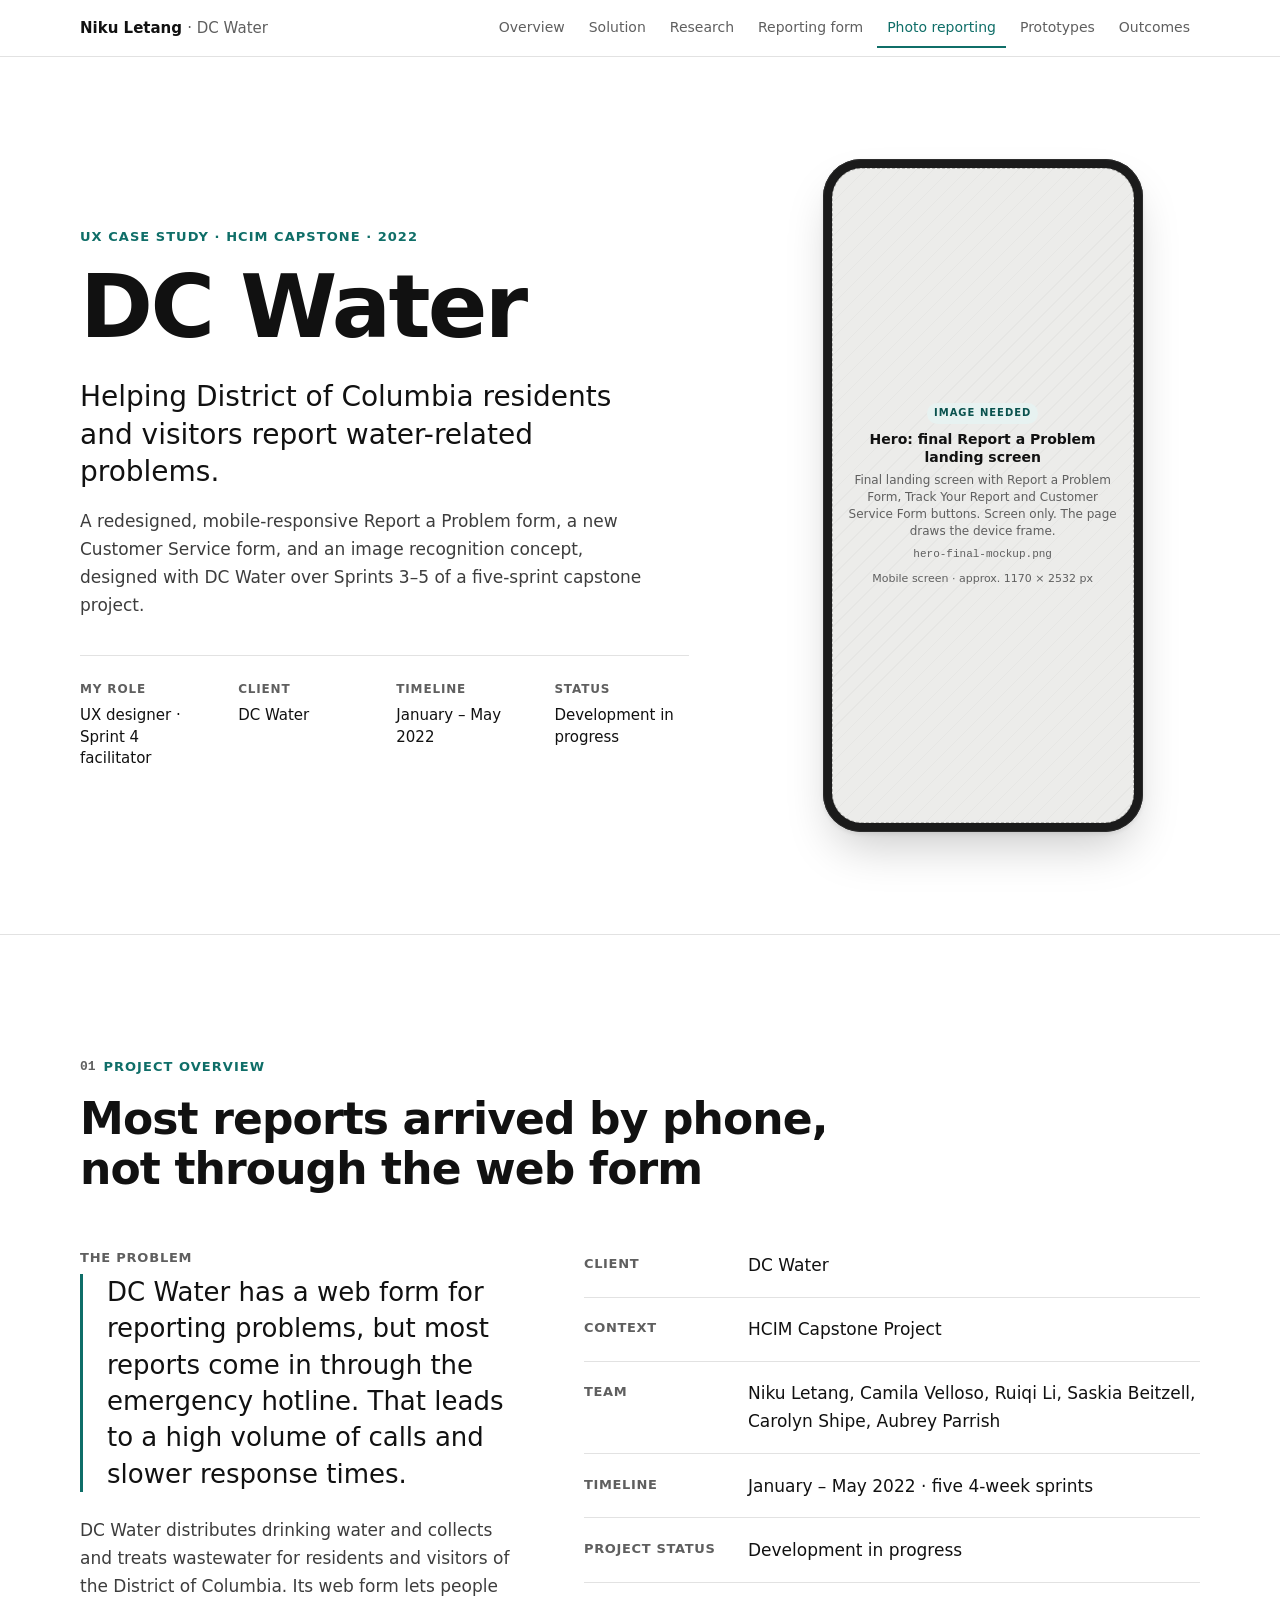
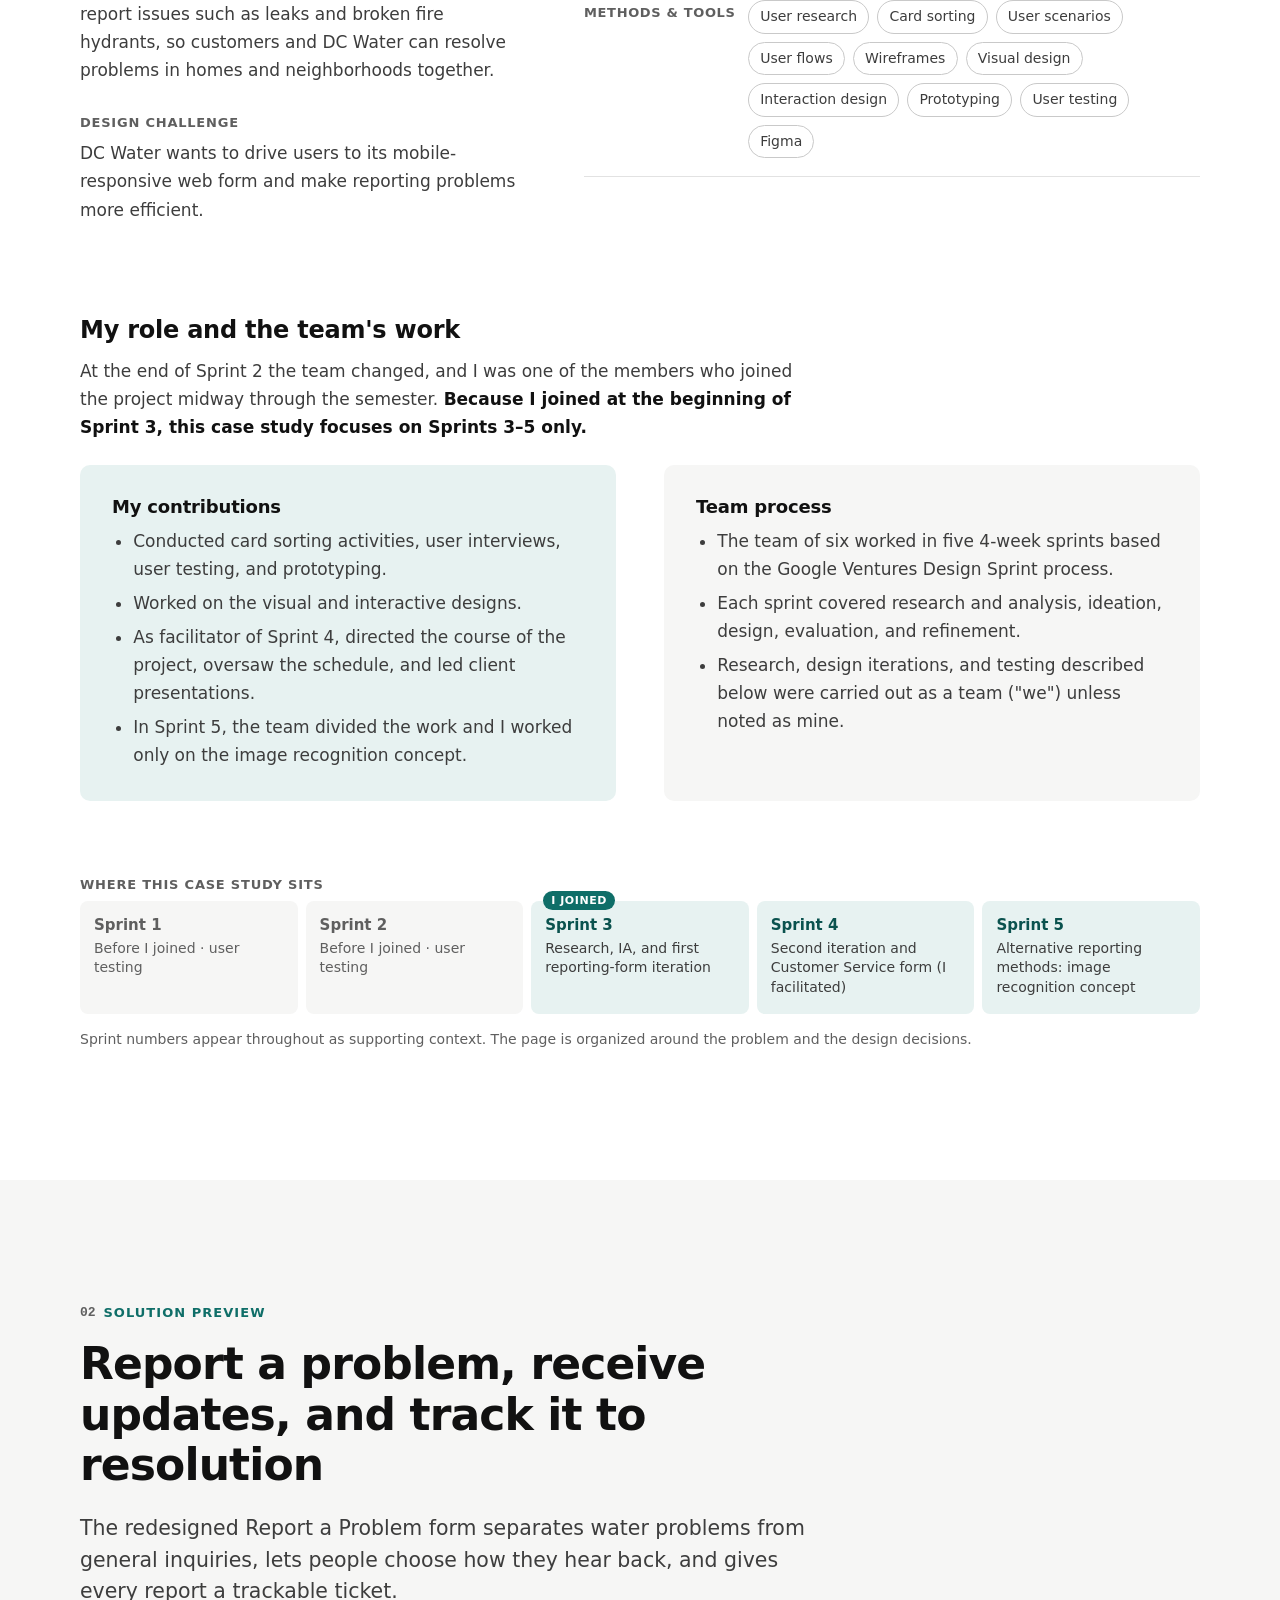
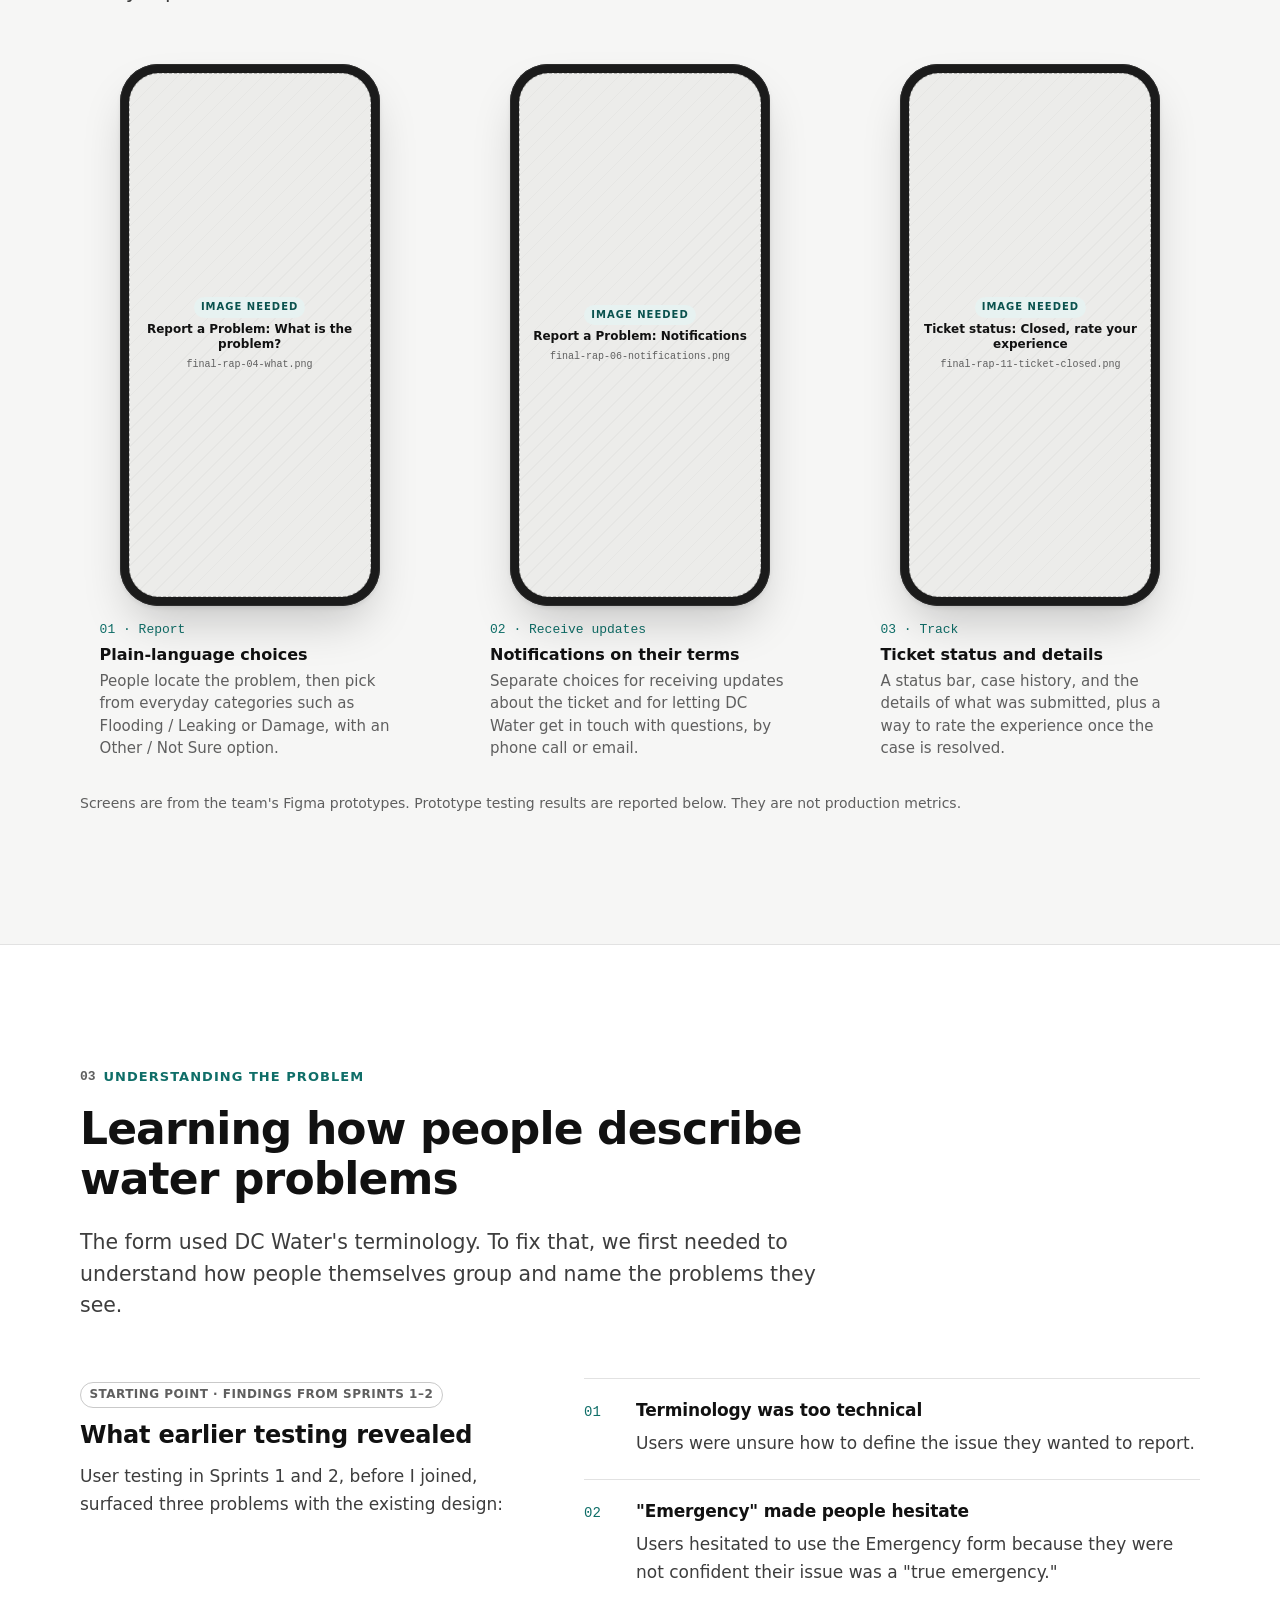
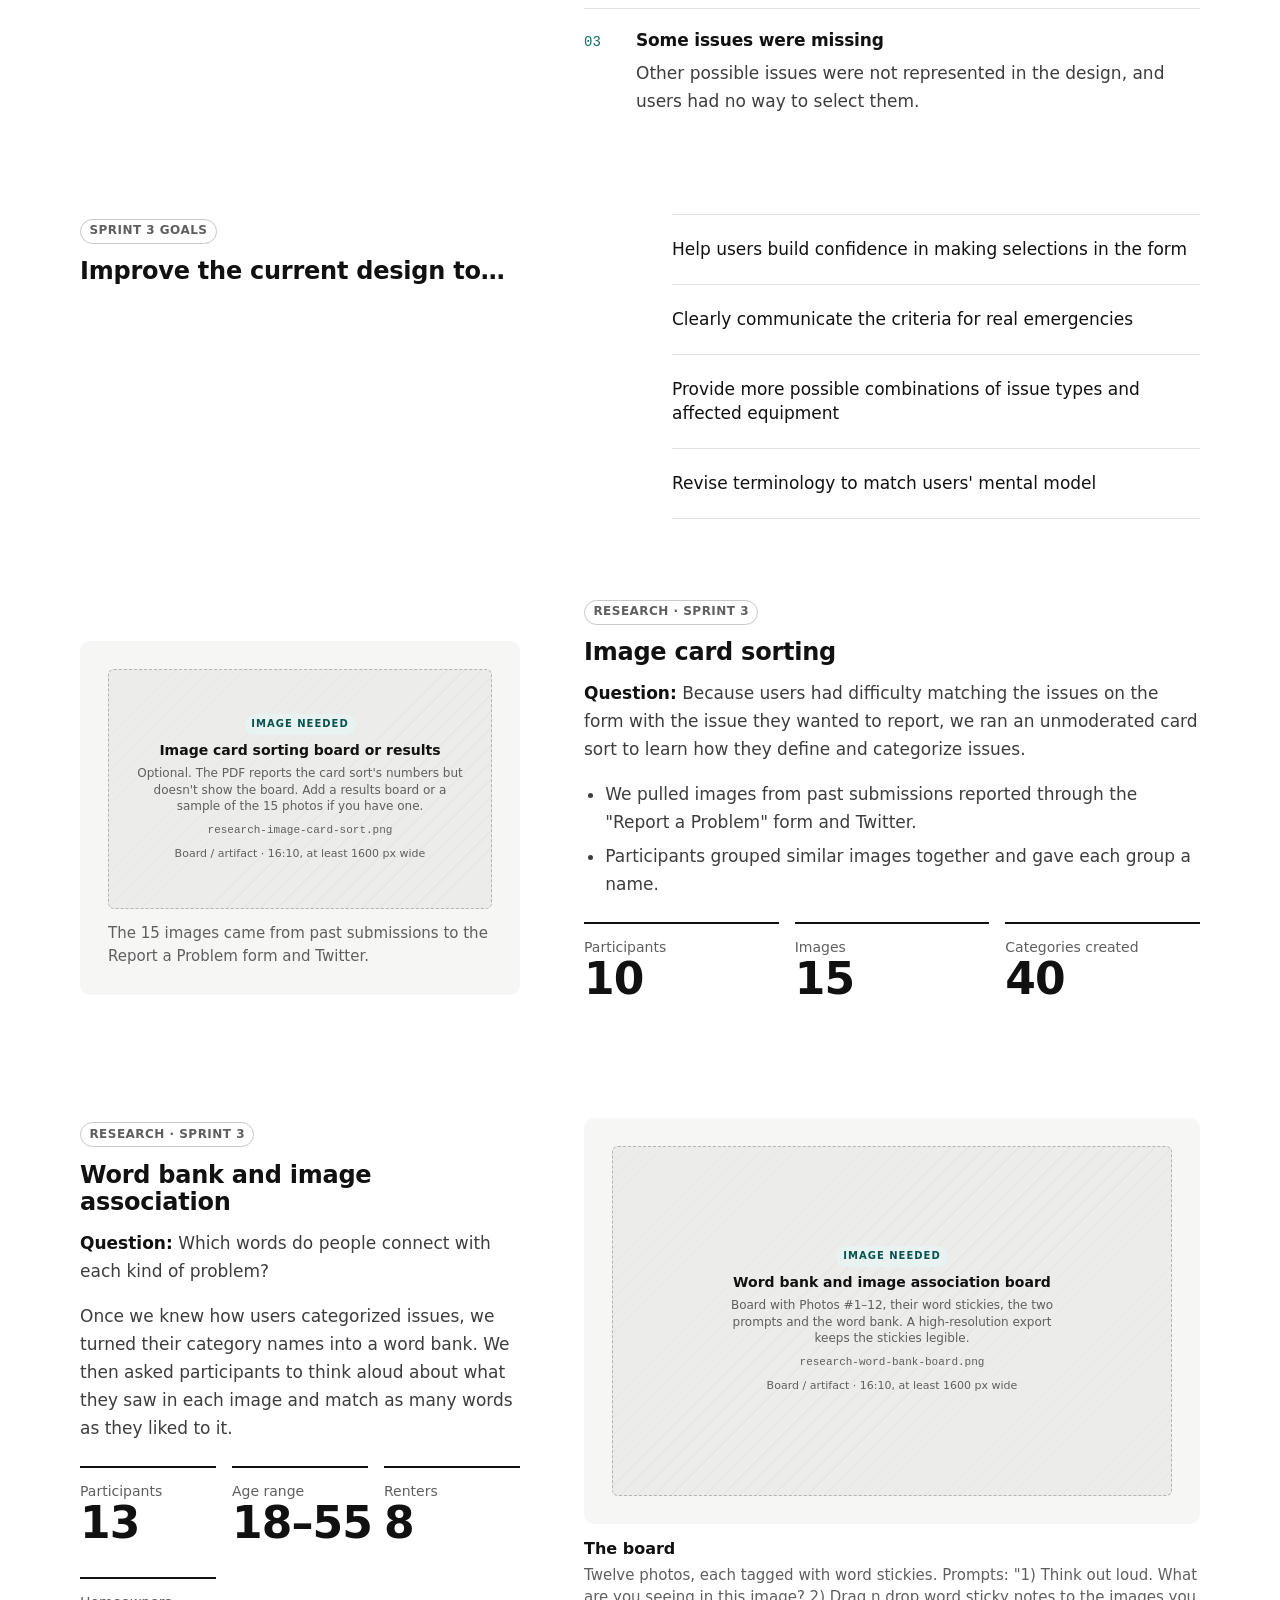
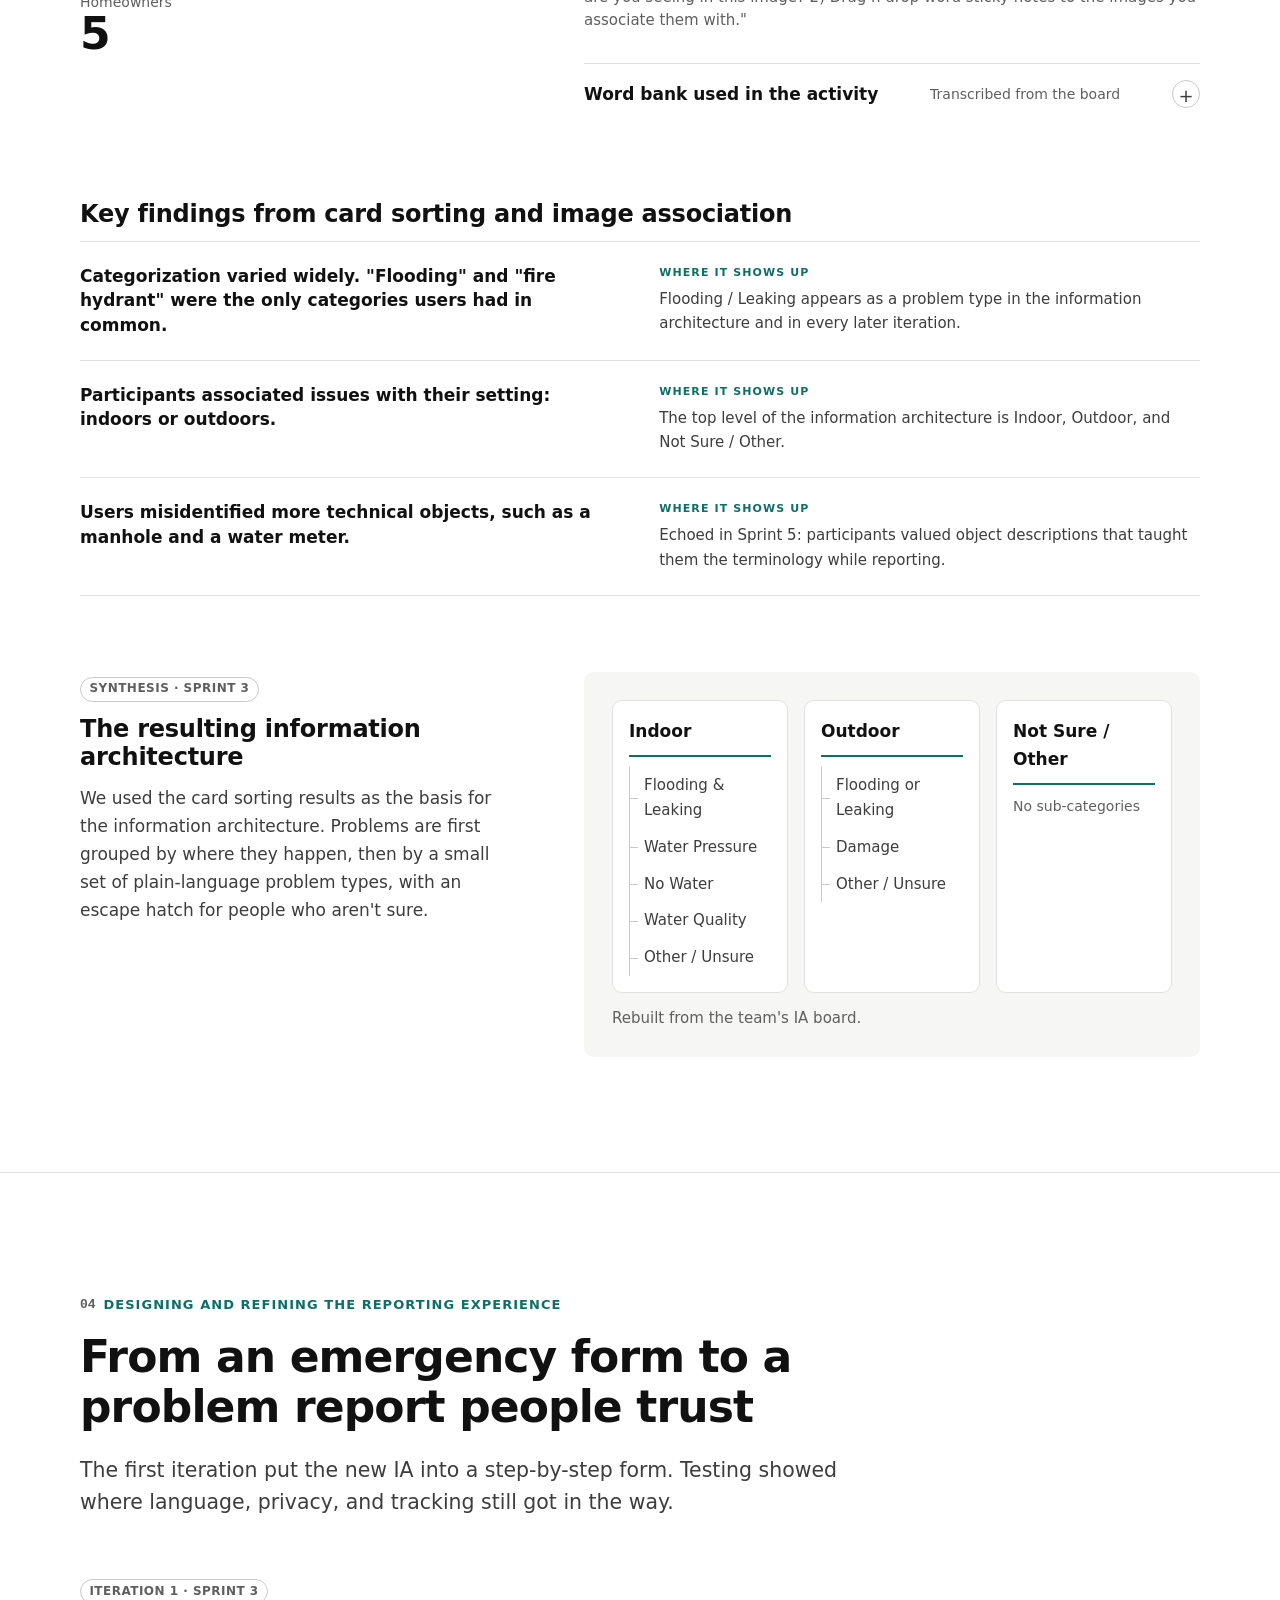
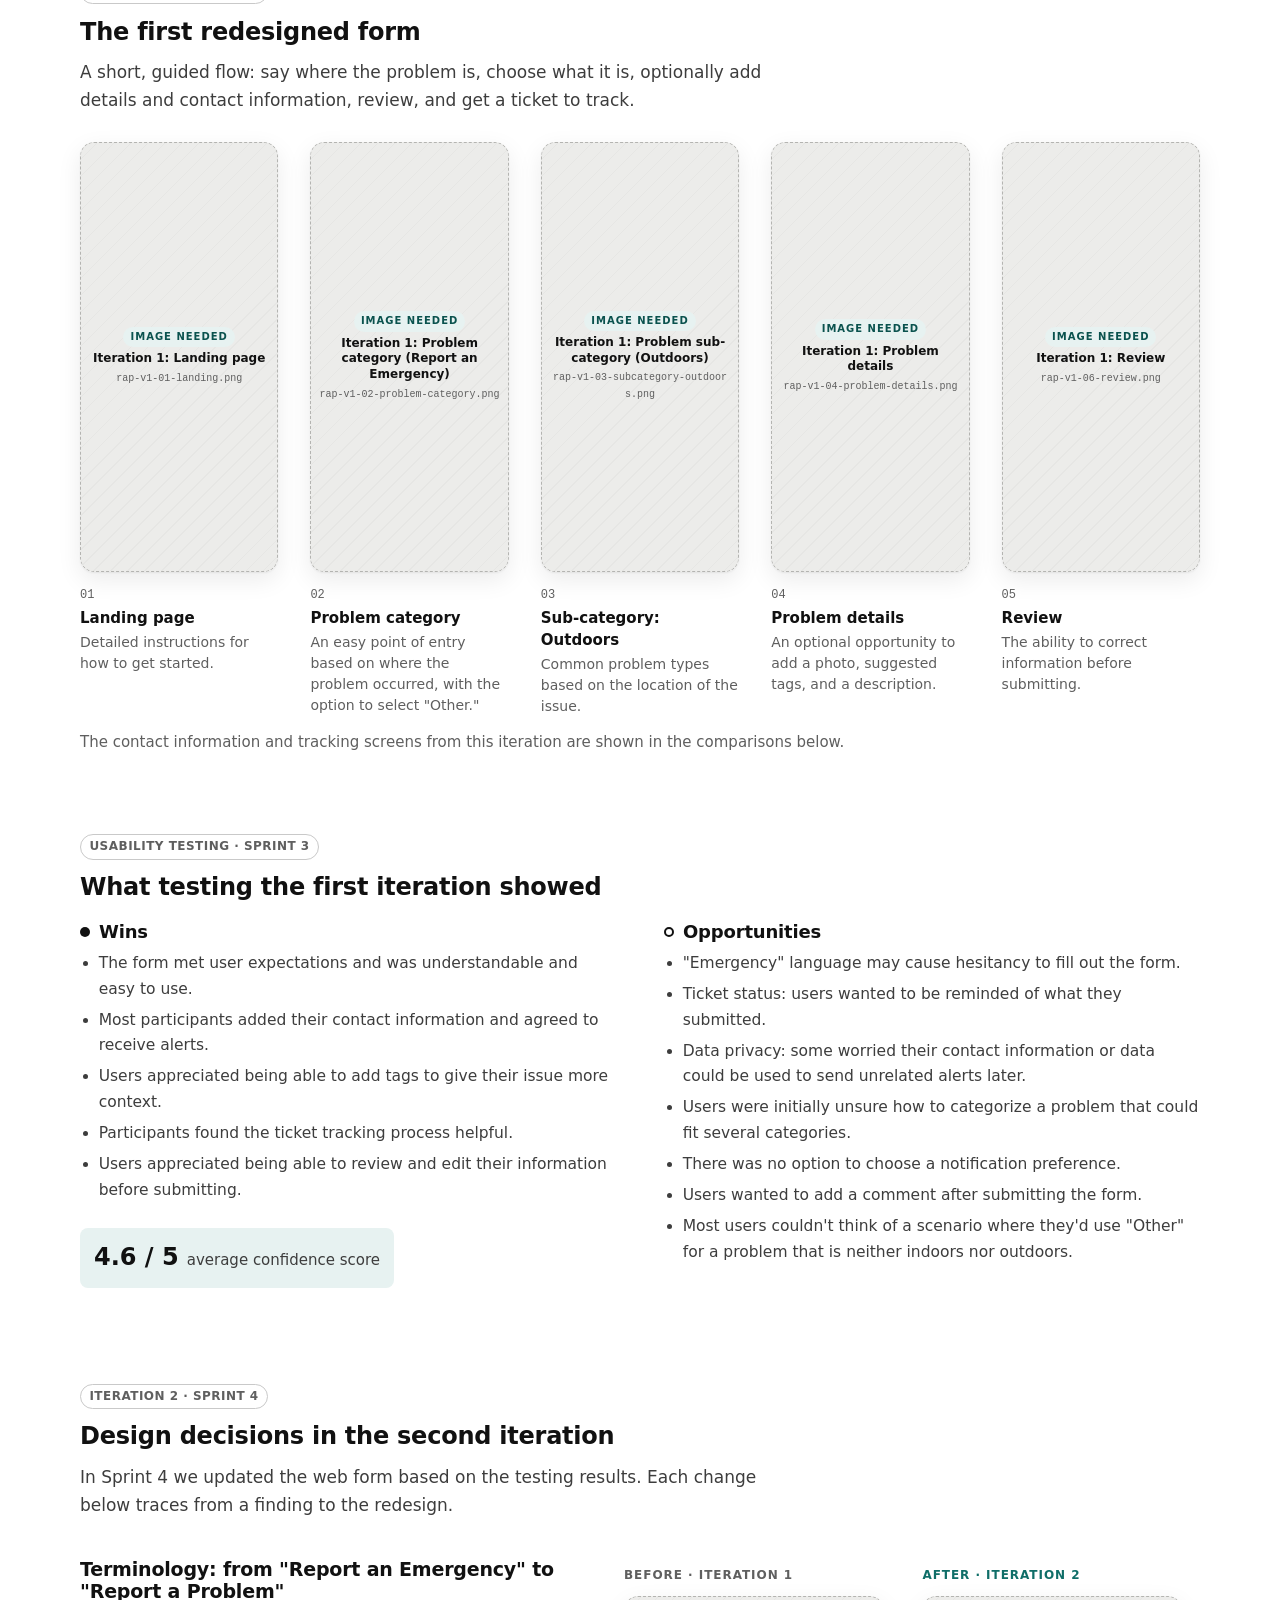
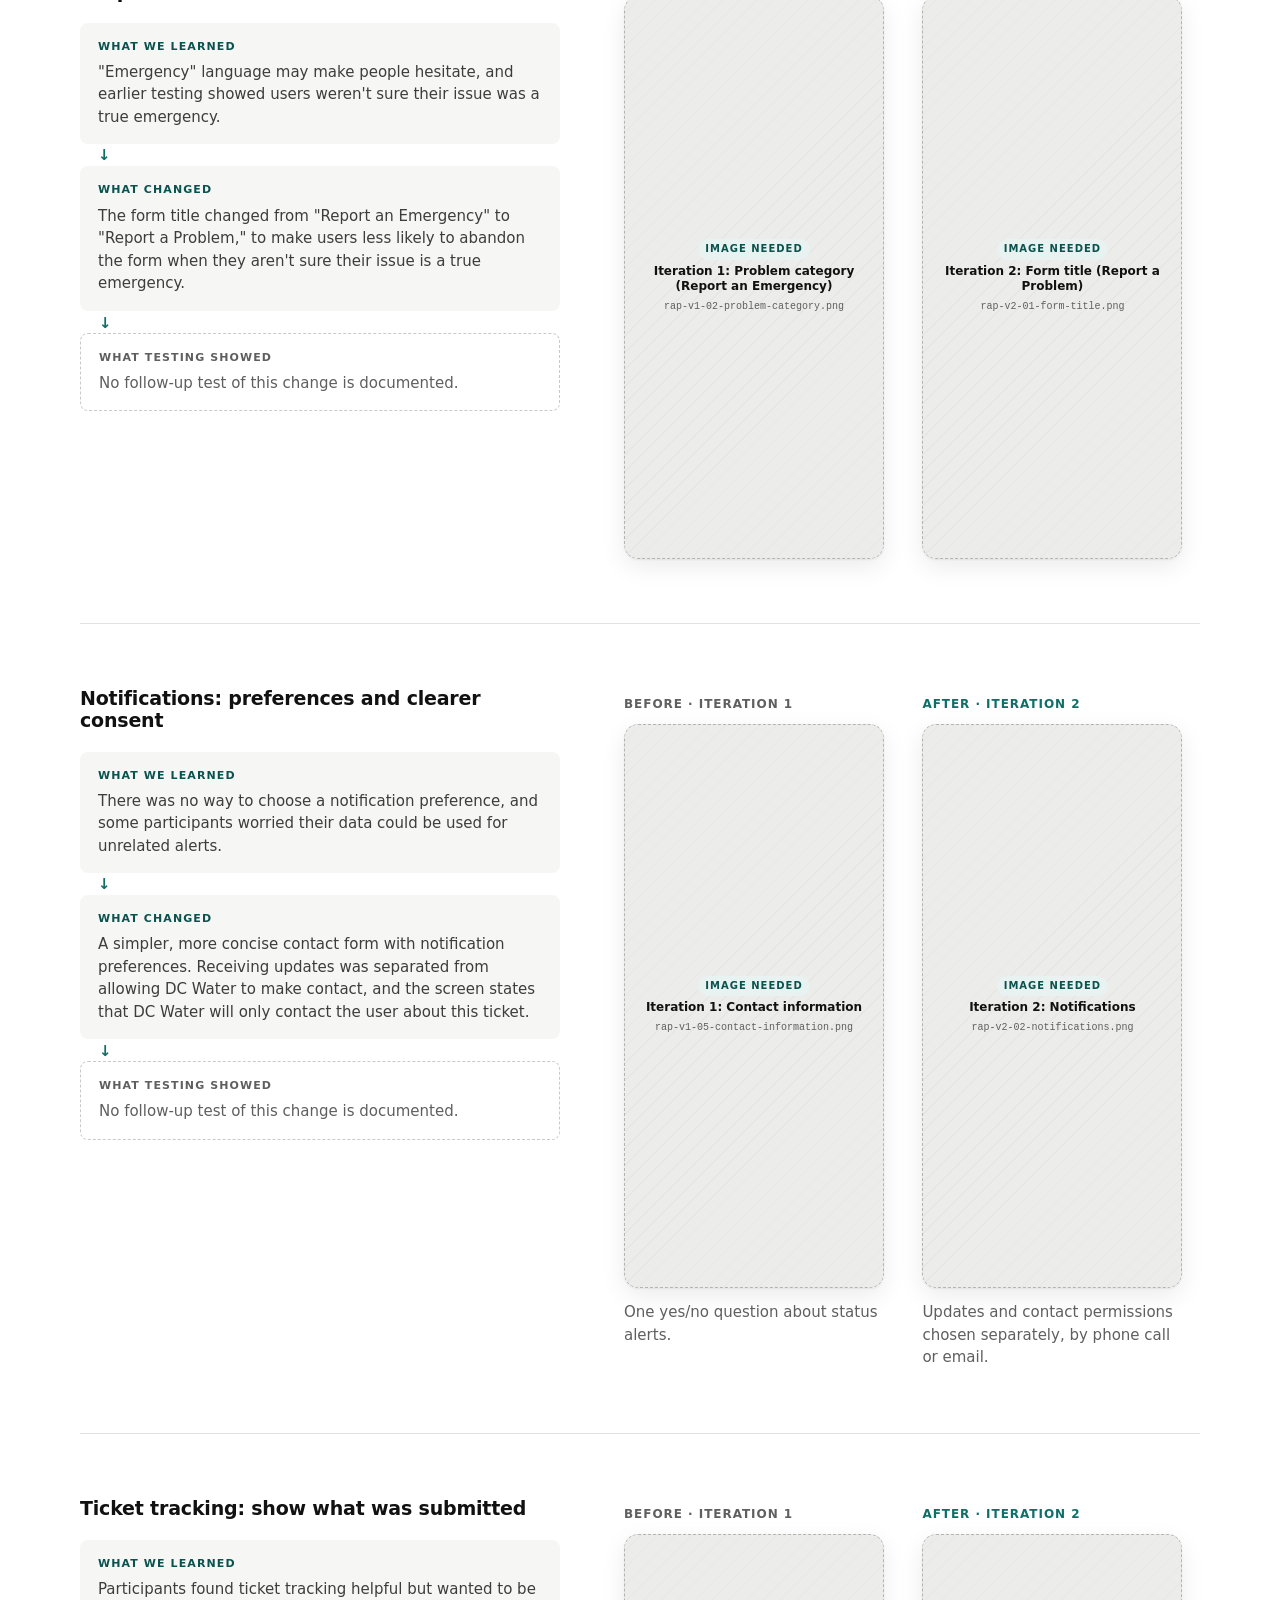
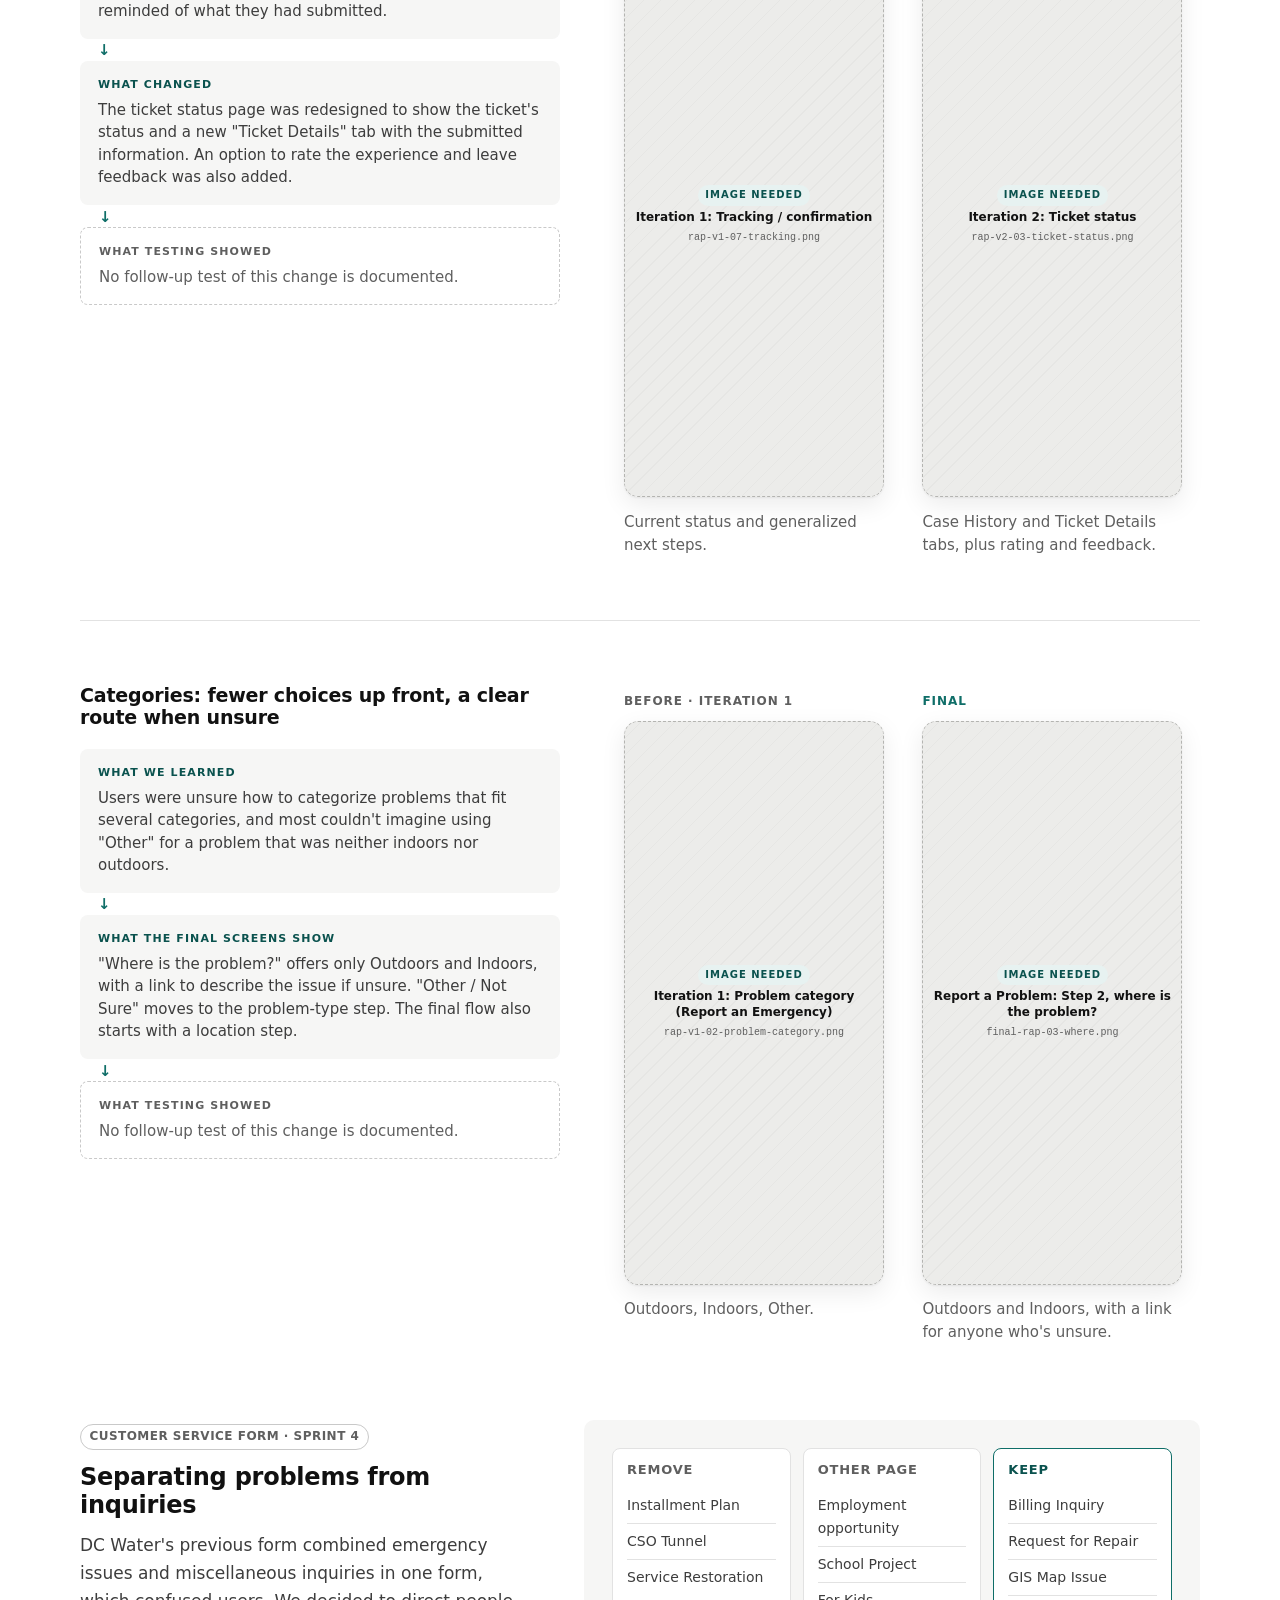
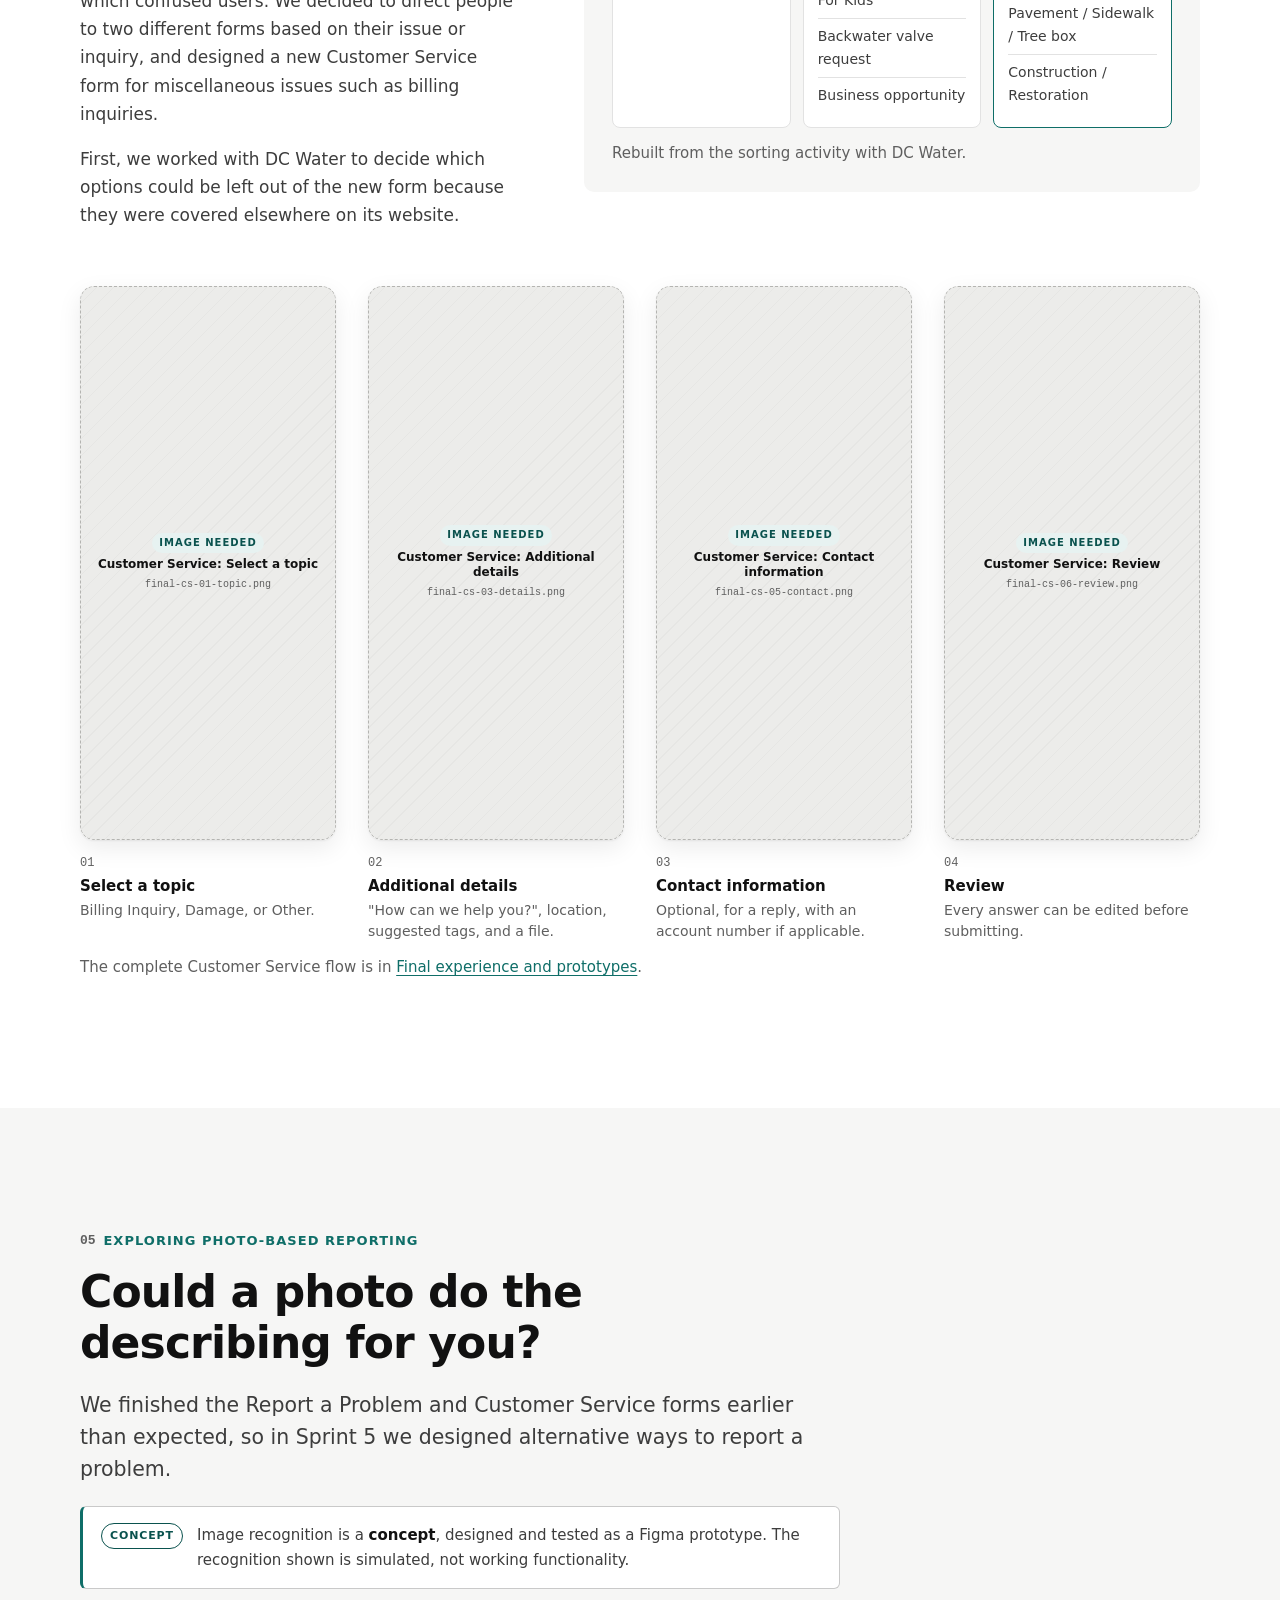
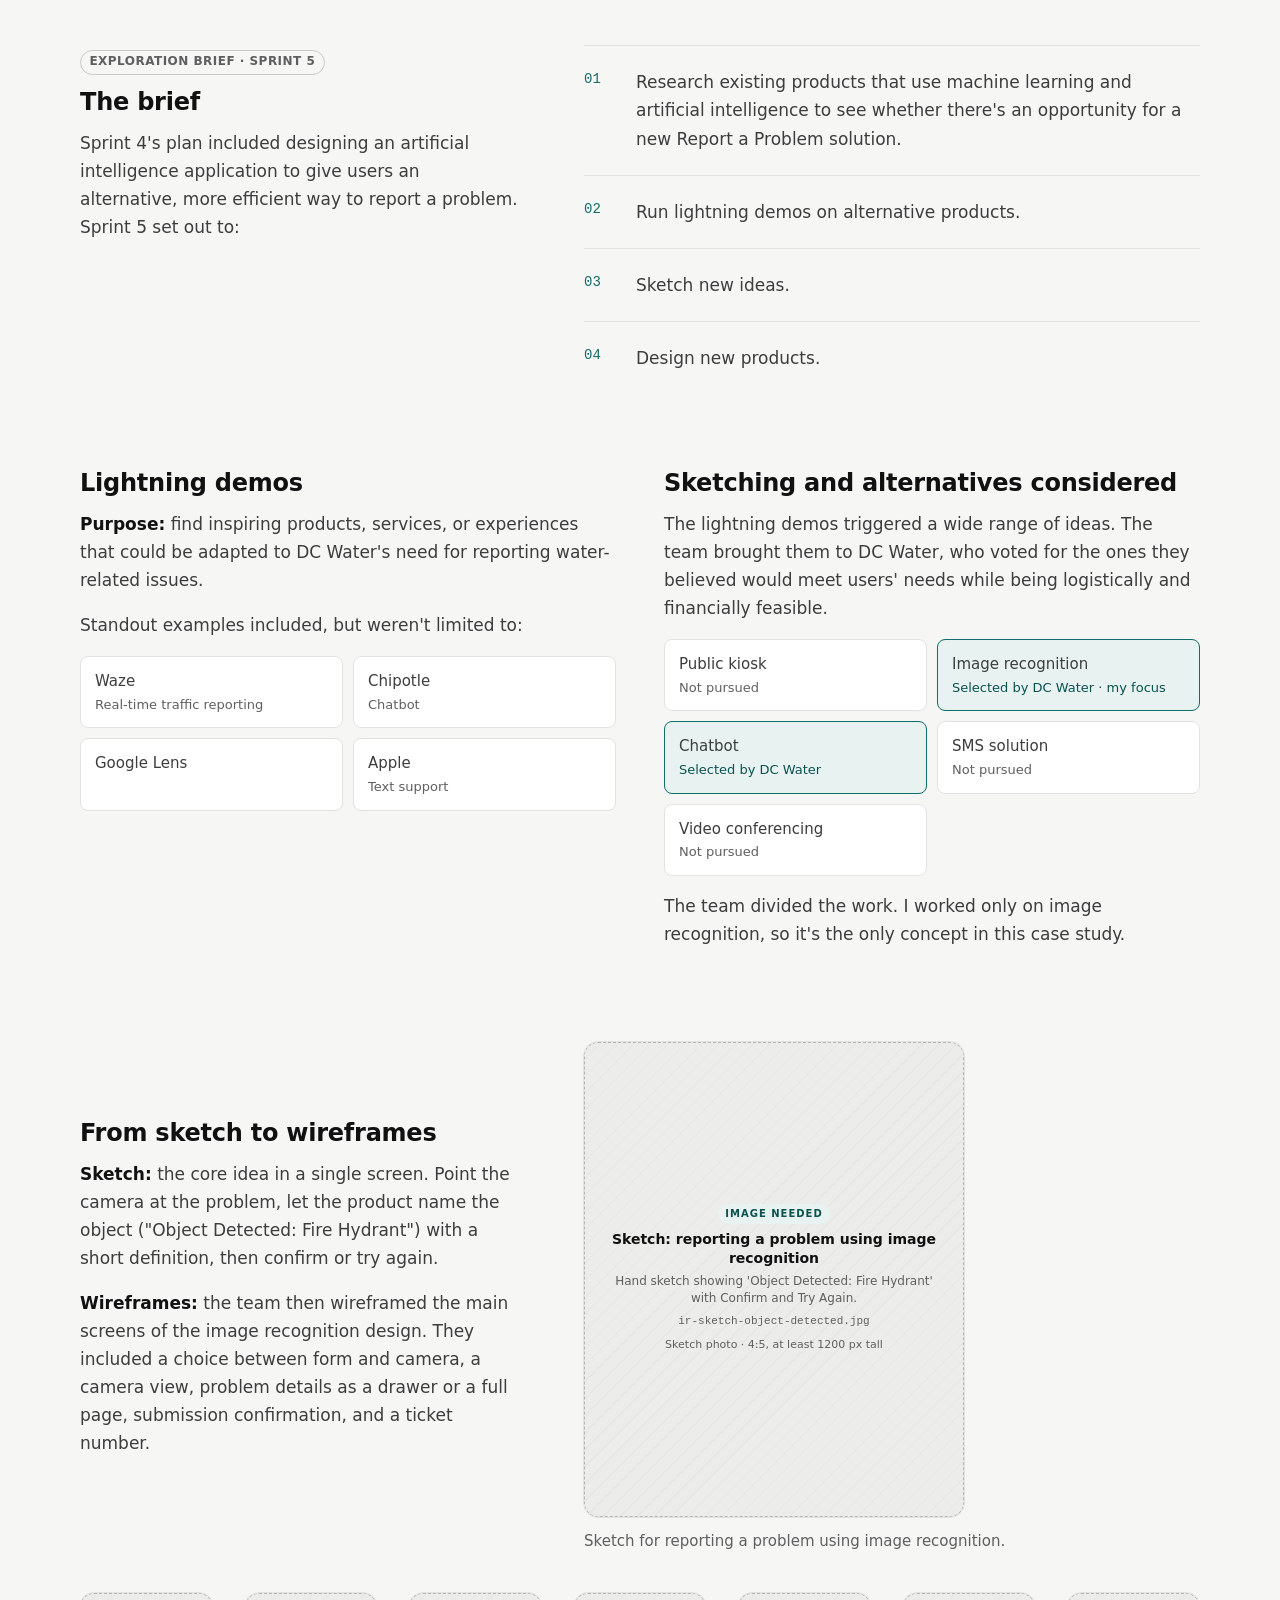
==== index.html @ b618f847 "Add responsive DC Water case study prototype Static, no-build design-review prototype of the DC Wate" ====
<!doctype html>
<html lang="en">
<head>
  <meta charset="utf-8">
  <meta name="viewport" content="width=device-width, initial-scale=1">
  <title>DC Water: UX Case Study · Niku Letang</title>
  <meta name="description" content="Designing a mobile-responsive way for District of Columbia residents and visitors to report water-related problems, receive updates, and track their reports.">
  <link rel="stylesheet" href="css/styles.css">
</head>
<body>
  <a class="skip-link" href="#main">Skip to content</a>

  <!-- ============================================================
       Compact section navigation
       ============================================================ -->
  <nav class="secnav" aria-label="Case study sections">
    <div class="wrap secnav__bar">
      <a class="secnav__home" href="#top">Niku Letang <span>· DC Water</span></a>
      <button class="secnav__toggle" type="button" aria-expanded="false" aria-controls="secnav-list">
        Sections <span class="secnav__current" aria-hidden="true">Overview</span>
        <svg class="secnav__chev" width="12" height="12" viewBox="0 0 12 12" aria-hidden="true"><path d="M2 4l4 4 4-4" fill="none" stroke="currentColor" stroke-width="1.6"/></svg>
      </button>
      <ul class="secnav__list" id="secnav-list">
        <li><a href="#overview">Overview</a></li>
        <li><a href="#solution">Solution</a></li>
        <li><a href="#research">Research</a></li>
        <li><a href="#reporting">Reporting form</a></li>
        <li><a href="#photo-reporting">Photo reporting</a></li>
        <li><a href="#prototypes">Prototypes</a></li>
        <li><a href="#outcomes">Outcomes</a></li>
      </ul>
    </div>
  </nav>

  <main id="main">

    <!-- ============================================================
         1. HERO
         ============================================================ -->
    <header class="hero" id="top">
      <div class="wrap hero__grid">
        <div>
          <p class="eyebrow">UX case study · HCIM capstone · 2022</p>
          <h1 class="hero__title">DC Water</h1>
          <p class="hero__tagline">Helping District of Columbia residents and visitors report water-related problems.</p>
          <p class="hero__desc">A redesigned, mobile-responsive Report a Problem form, a new Customer Service form, and an image recognition concept, designed with DC Water over Sprints 3–5 of a five-sprint capstone project.</p>

          <dl class="facts">
            <div><dt>My role</dt><dd>UX designer · Sprint 4 facilitator</dd></div>
            <div><dt>Client</dt><dd>DC Water</dd></div>
            <div><dt>Timeline</dt><dd>January – May 2022</dd></div>
            <div><dt>Status</dt><dd>Development in progress</dd></div>
          </dl>
        </div>
        <div class="hero__visual">
          <div class="device"><div class="ph" data-asset="hero-mockup"></div></div>
        </div>
      </div>
    </header>

    <!-- ============================================================
         2. PROJECT OVERVIEW
         ============================================================ -->
    <section class="section" id="overview" aria-labelledby="overview-title">
      <div class="wrap">
        <div class="section-head">
          <p class="eyebrow"><span class="eyebrow__num">01</span> Project overview</p>
          <h2 id="overview-title">Most reports arrived by phone, not through the web form</h2>
        </div>

        <div class="split">
          <div>
            <h3 class="kicker">The problem</h3>
            <p class="problem-statement">DC Water has a web form for reporting problems, but most reports come in through the emergency hotline. That leads to a high volume of calls and slower response times.</p>
            <p>DC Water distributes drinking water and collects and treats wastewater for residents and visitors of the District of Columbia. Its web form lets people report issues such as leaks and broken fire hydrants, so customers and DC Water can resolve problems in homes and neighborhoods together.</p>
            <h3 class="kicker" style="margin-top:2rem">Design challenge</h3>
            <p>DC Water wants to drive users to its mobile-responsive web form and make reporting problems more efficient.</p>
          </div>

          <dl class="meta-list">
            <div><dt>Client</dt><dd>DC Water</dd></div>
            <div><dt>Context</dt><dd>HCIM Capstone Project</dd></div>
            <div><dt>Team</dt><dd>Niku Letang, Camila Velloso, Ruiqi Li, Saskia Beitzell, Carolyn Shipe, Aubrey Parrish</dd></div>
            <div><dt>Timeline</dt><dd>January – May 2022 · five 4-week sprints</dd></div>
            <div><dt>Project status</dt><dd>Development in progress</dd></div>
            <div><dt>Methods &amp; tools</dt>
              <dd>
                <ul class="pill-list" aria-label="Methods and tools">
                  <li>User research</li><li>Card sorting</li><li>User scenarios</li><li>User flows</li>
                  <li>Wireframes</li><li>Visual design</li><li>Interaction design</li>
                  <li>Prototyping</li><li>User testing</li><li>Figma</li>
                </ul>
              </dd>
            </div>
          </dl>
        </div>

        <!-- Role -->
        <div class="block">
          <h3>My role and the team's work</h3>
          <p class="prose">At the end of Sprint 2 the team changed, and I was one of the members who joined the project midway through the semester. <strong>Because I joined at the beginning of Sprint 3, this case study focuses on Sprints 3–5 only.</strong></p>

          <div class="role-cols" style="margin-top:1.5rem">
            <div class="role-card role-card--mine">
              <h3>My contributions</h3>
              <ul>
                <li>Conducted card sorting activities, user interviews, user testing, and prototyping.</li>
                <li>Worked on the visual and interactive designs.</li>
                <li>As facilitator of Sprint 4, directed the course of the project, oversaw the schedule, and led client presentations.</li>
                <li>In Sprint 5, the team divided the work and I worked only on the image recognition concept.</li>
              </ul>
            </div>
            <div class="role-card">
              <h3>Team process</h3>
              <ul>
                <li>The team of six worked in five 4-week sprints based on the Google Ventures Design Sprint process.</li>
                <li>Each sprint covered research and analysis, ideation, design, evaluation, and refinement.</li>
                <li>Research, design iterations, and testing described below were carried out as a team ("we") unless noted as mine.</li>
              </ul>
            </div>
          </div>
        </div>

        <!-- Sprint timeline -->
        <div class="block">
          <h3 class="kicker">Where this case study sits</h3>
          <ol class="timeline">
            <li><strong>Sprint 1</strong>Before I joined · user testing</li>
            <li><strong>Sprint 2</strong>Before I joined · user testing</li>
            <li class="is-mine"><span class="timeline__join">I joined</span><strong>Sprint 3</strong>Research, IA, and first reporting-form iteration</li>
            <li class="is-mine"><strong>Sprint 4</strong>Second iteration and Customer Service form (I facilitated)</li>
            <li class="is-mine"><strong>Sprint 5</strong>Alternative reporting methods: image recognition concept</li>
          </ol>
          <p class="timeline-caption">Sprint numbers appear throughout as supporting context. The page is organized around the problem and the design decisions.</p>
        </div>
      </div>
    </section>

    <!-- ============================================================
         3. SOLUTION PREVIEW
         ============================================================ -->
    <section class="section section--quiet" id="solution" aria-labelledby="solution-title">
      <div class="wrap">
        <div class="section-head">
          <p class="eyebrow"><span class="eyebrow__num">02</span> Solution preview</p>
          <h2 id="solution-title">Report a problem, receive updates, and track it to resolution</h2>
          <p class="lede">The redesigned Report a Problem form separates water problems from general inquiries, lets people choose how they hear back, and gives every report a trackable ticket.</p>
        </div>

        <div class="preview">
          <figure>
            <div class="device"><div class="ph" data-asset="rap-04" data-compact></div></div>
            <figcaption>
              <span class="preview__step">01 · Report</span>
              <strong>Plain-language choices</strong>
              People locate the problem, then pick from everyday categories such as Flooding / Leaking or Damage, with an Other / Not Sure option.
            </figcaption>
          </figure>
          <figure>
            <div class="device"><div class="ph" data-asset="rap-06" data-compact></div></div>
            <figcaption>
              <span class="preview__step">02 · Receive updates</span>
              <strong>Notifications on their terms</strong>
              Separate choices for receiving updates about the ticket and for letting DC Water get in touch with questions, by phone call or email.
            </figcaption>
          </figure>
          <figure>
            <div class="device"><div class="ph" data-asset="rap-11" data-compact></div></div>
            <figcaption>
              <span class="preview__step">03 · Track</span>
              <strong>Ticket status and details</strong>
              A status bar, case history, and the details of what was submitted, plus a way to rate the experience once the case is resolved.
            </figcaption>
          </figure>
        </div>
        <p class="note-inline">Screens are from the team's Figma prototypes. Prototype testing results are reported below. They are not production metrics.</p>
      </div>
    </section>

    <!-- ============================================================
         4. UNDERSTANDING THE PROBLEM
         ============================================================ -->
    <section class="section" id="research" aria-labelledby="research-title">
      <div class="wrap">
        <div class="section-head">
          <p class="eyebrow"><span class="eyebrow__num">03</span> Understanding the problem</p>
          <h2 id="research-title">Learning how people describe water problems</h2>
          <p class="lede">The form used DC Water's terminology. To fix that, we first needed to understand how people themselves group and name the problems they see.</p>
        </div>

        <!-- Starting point -->
        <div class="split">
          <div>
            <span class="sprint-tag">Starting point · Findings from Sprints 1–2</span>
            <h3>What earlier testing revealed</h3>
            <p>User testing in Sprints 1 and 2, before I joined, surfaced three problems with the existing design:</p>
          </div>
          <ol class="numbered">
            <li><h4>Terminology was too technical</h4><p>Users were unsure how to define the issue they wanted to report.</p></li>
            <li><h4>"Emergency" made people hesitate</h4><p>Users hesitated to use the Emergency form because they were not confident their issue was a "true emergency."</p></li>
            <li><h4>Some issues were missing</h4><p>Other possible issues were not represented in the design, and users had no way to select them.</p></li>
          </ol>
        </div>

        <div class="block">
          <div class="split split--even">
            <div>
              <span class="sprint-tag">Sprint 3 goals</span>
              <h3>Improve the current design to…</h3>
            </div>
            <ul class="findings" style="margin:0">
              <li style="grid-template-columns:1fr"><span class="findings__what" style="font-weight:500">Help users build confidence in making selections in the form</span></li>
              <li style="grid-template-columns:1fr"><span class="findings__what" style="font-weight:500">Clearly communicate the criteria for real emergencies</span></li>
              <li style="grid-template-columns:1fr"><span class="findings__what" style="font-weight:500">Provide more possible combinations of issue types and affected equipment</span></li>
              <li style="grid-template-columns:1fr"><span class="findings__what" style="font-weight:500">Revise terminology to match users' mental model</span></li>
            </ul>
          </div>
        </div>

        <!-- Image card sorting -->
        <div class="block">
          <div class="split split--reverse split--center">
            <div>
              <span class="sprint-tag">Research · Sprint 3</span>
              <h3>Image card sorting</h3>
              <p><strong>Question:</strong> Because users had difficulty matching the issues on the form with the issue they wanted to report, we ran an unmoderated card sort to learn how they define and categorize issues.</p>
              <ul>
                <li>We pulled images from past submissions reported through the "Report a Problem" form and Twitter.</li>
                <li>Participants grouped similar images together and gave each group a name.</li>
              </ul>
              <dl class="stats" aria-label="Image card sorting">
                <div><dt>Participants</dt><dd>10</dd></div>
                <div><dt>Images</dt><dd>15</dd></div>
                <div><dt>Categories created</dt><dd>40</dd></div>
              </dl>
            </div>
            <figure class="artifact">
              <div class="ph" data-asset="research-card-sort"></div>
              <figcaption>The 15 images came from past submissions to the Report a Problem form and Twitter.</figcaption>
            </figure>
          </div>
        </div>

        <!-- Word bank -->
        <div class="block">
          <div class="split">
            <div>
              <span class="sprint-tag">Research · Sprint 3</span>
              <h3>Word bank and image association</h3>
              <p><strong>Question:</strong> Which words do people connect with each kind of problem?</p>
              <p>Once we knew how users categorized issues, we turned their category names into a word bank. We then asked participants to think aloud about what they saw in each image and match as many words as they liked to it.</p>
              <dl class="stats" aria-label="Word bank and image association participants">
                <div><dt>Participants</dt><dd>13</dd></div>
                <div><dt>Age range</dt><dd>18–55</dd></div>
                <div><dt>Renters</dt><dd>8</dd></div>
                <div><dt>Homeowners</dt><dd>5</dd></div>
              </dl>
            </div>
            <figure>
              <div class="artifact"><div class="ph" data-asset="research-word-bank"></div></div>
              <figcaption><strong>The board</strong>Twelve photos, each tagged with word stickies. Prompts: "1) Think out loud. What are you seeing in this image? 2) Drag n drop word sticky notes to the images you associate them with."</figcaption>
              <details class="more">
                <summary>Word bank used in the activity <span class="more__sub">Transcribed from the board</span></summary>
                <div class="more__body">
                  <ul class="wordbank" aria-label="Word bank">
                    <li>water</li><li>colorful water</li><li>kitchen</li><li>bathroom flooded</li><li>cloudy water</li><li>water bill</li><li>water usage</li>
                    <li>poor water quality</li><li>water quality</li><li>water meter</li><li>polluted water</li><li>water pressure</li><li>plumbing</li><li>bathroom</li>
                    <li>no water</li><li>basement flooded</li><li>water outage</li><li>frozen pipes</li><li>pipe noise</li><li>blocked drain</li><li>basement</li>
                    <li>rain water</li><li>manhole cover</li><li>standing water</li><li>storm drain</li><li>icy roads</li><li>hazard</li><li>pipe</li>
                    <li>exposed pipe</li><li>burst main break</li><li>main break</li><li>weather</li><li>leaking</li><li>flooding</li><li>sidewalk</li>
                    <li>sewage</li><li>access cover</li><li class="is-illegible">[illegible note]</li><li>fire hydrant</li><li>damage</li><li>street</li>
                    <li>infrastructure damage</li><li>ice</li>
                  </ul>
                </div>
              </details>
            </figure>
          </div>
        </div>

        <!-- Key findings -->
        <div class="block">
          <h3>Key findings from card sorting and image association</h3>
          <ul class="findings">
            <li>
              <span class="findings__what">Categorization varied widely. "Flooding" and "fire hydrant" were the only categories users had in common.</span>
              <span class="findings__so">Flooding / Leaking appears as a problem type in the information architecture and in every later iteration.</span>
            </li>
            <li>
              <span class="findings__what">Participants associated issues with their setting: indoors or outdoors.</span>
              <span class="findings__so">The top level of the information architecture is Indoor, Outdoor, and Not Sure / Other.</span>
            </li>
            <li>
              <span class="findings__what">Users misidentified more technical objects, such as a manhole and a water meter.</span>
              <span class="findings__so">Echoed in Sprint 5: participants valued object descriptions that taught them the terminology while reporting.</span>
            </li>
          </ul>
        </div>

        <!-- IA -->
        <div class="block">
          <div class="split">
            <div>
              <span class="sprint-tag">Synthesis · Sprint 3</span>
              <h3>The resulting information architecture</h3>
              <p>We used the card sorting results as the basis for the information architecture. Problems are first grouped by where they happen, then by a small set of plain-language problem types, with an escape hatch for people who aren't sure.</p>
            </div>
            <figure class="artifact">
              <div class="ia" role="group" aria-label="Information architecture">
                <div class="ia__col">
                  <div class="ia__root">Indoor</div>
                  <ul><li>Flooding &amp; Leaking</li><li>Water Pressure</li><li>No Water</li><li>Water Quality</li><li>Other / Unsure</li></ul>
                </div>
                <div class="ia__col">
                  <div class="ia__root">Outdoor</div>
                  <ul><li>Flooding or Leaking</li><li>Damage</li><li>Other / Unsure</li></ul>
                </div>
                <div class="ia__col">
                  <div class="ia__root">Not Sure / Other</div>
                  <p class="ia__empty">No sub-categories</p>
                </div>
              </div>
              <figcaption>Rebuilt from the team's IA board.</figcaption>
            </figure>
          </div>
        </div>
      </div>
    </section>

    <!-- ============================================================
         5. DESIGNING AND REFINING THE REPORTING EXPERIENCE
         ============================================================ -->
    <section class="section" id="reporting" aria-labelledby="reporting-title">
      <div class="wrap">
        <div class="section-head">
          <p class="eyebrow"><span class="eyebrow__num">04</span> Designing and refining the reporting experience</p>
          <h2 id="reporting-title">From an emergency form to a problem report people trust</h2>
          <p class="lede">The first iteration put the new IA into a step-by-step form. Testing showed where language, privacy, and tracking still got in the way.</p>
        </div>

        <!-- Iteration 1 -->
        <div>
          <span class="sprint-tag">Iteration 1 · Sprint 3</span>
          <h3>The first redesigned form</h3>
          <p class="prose">A short, guided flow: say where the problem is, choose what it is, optionally add details and contact information, review, and get a ticket to track.</p>
          <div class="screens screens--5" style="margin-top:1.75rem">
            <figure>
              <div class="screen"><div class="ph" data-asset="rap-v1-landing" data-compact></div></div>
              <figcaption><span class="screen-num">01</span><strong>Landing page</strong>Detailed instructions for how to get started.</figcaption>
            </figure>
            <figure>
              <div class="screen"><div class="ph" data-asset="rap-v1-category" data-compact></div></div>
              <figcaption><span class="screen-num">02</span><strong>Problem category</strong>An easy point of entry based on where the problem occurred, with the option to select "Other."</figcaption>
            </figure>
            <figure>
              <div class="screen"><div class="ph" data-asset="rap-v1-subcategory" data-compact></div></div>
              <figcaption><span class="screen-num">03</span><strong>Sub-category: Outdoors</strong>Common problem types based on the location of the issue.</figcaption>
            </figure>
            <figure>
              <div class="screen"><div class="ph" data-asset="rap-v1-details" data-compact></div></div>
              <figcaption><span class="screen-num">04</span><strong>Problem details</strong>An optional opportunity to add a photo, suggested tags, and a description.</figcaption>
            </figure>
            <figure>
              <div class="screen"><div class="ph" data-asset="rap-v1-review" data-compact></div></div>
              <figcaption><span class="screen-num">05</span><strong>Review</strong>The ability to correct information before submitting.</figcaption>
            </figure>
          </div>
          <p class="caption">The contact information and tracking screens from this iteration are shown in the comparisons below.</p>
        </div>

        <!-- Usability testing -->
        <div class="block">
          <span class="sprint-tag">Usability testing · Sprint 3</span>
          <h3>What testing the first iteration showed</h3>
          <div class="results" style="margin-top:1.25rem">
            <div class="results__col">
              <h3>Wins</h3>
              <ul>
                <li>The form met user expectations and was understandable and easy to use.</li>
                <li>Most participants added their contact information and agreed to receive alerts.</li>
                <li>Users appreciated being able to add tags to give their issue more context.</li>
                <li>Participants found the ticket tracking process helpful.</li>
                <li>Users appreciated being able to review and edit their information before submitting.</li>
              </ul>
              <p class="callout-num"><b>4.6 / 5</b> average confidence score</p>
            </div>
            <div class="results__col results__col--opps">
              <h3>Opportunities</h3>
              <ul>
                <li>"Emergency" language may cause hesitancy to fill out the form.</li>
                <li>Ticket status: users wanted to be reminded of what they submitted.</li>
                <li>Data privacy: some worried their contact information or data could be used to send unrelated alerts later.</li>
                <li>Users were initially unsure how to categorize a problem that could fit several categories.</li>
                <li>There was no option to choose a notification preference.</li>
                <li>Users wanted to add a comment after submitting the form.</li>
                <li>Most users couldn't think of a scenario where they'd use "Other" for a problem that is neither indoors nor outdoors.</li>
              </ul>
            </div>
          </div>
        </div>

        <!-- Decisions -->
        <div class="block">
          <span class="sprint-tag">Iteration 2 · Sprint 4</span>
          <h3>Design decisions in the second iteration</h3>
          <p class="prose">In Sprint 4 we updated the web form based on the testing results. Each change below traces from a finding to the redesign.</p>

          <div style="margin-top:2.5rem">
            <!-- Decision 1 -->
            <article class="decision" aria-labelledby="d1">
              <h4 class="decision__title" id="d1">Terminology: from "Report an Emergency" to "Report a Problem"</h4>
              <ol class="chain">
                <li><span class="chain__k">What we learned</span>"Emergency" language may make people hesitate, and earlier testing showed users weren't sure their issue was a true emergency.</li>
                <li><span class="chain__k">What changed</span>The form title changed from "Report an Emergency" to "Report a Problem," to make users less likely to abandon the form when they aren't sure their issue is a true emergency.</li>
                <li class="is-unknown"><span class="chain__k">What testing showed</span>No follow-up test of this change is documented.</li>
              </ol>
              <div class="compare">
                <figure>
                  <span class="compare__label">Before · Iteration 1</span>
                  <div class="screen"><div class="ph" data-asset="rap-v1-category" data-compact></div></div>
                </figure>
                <figure>
                  <span class="compare__label compare__label--after">After · Iteration 2</span>
                  <div class="screen"><div class="ph" data-asset="rap-v2-title" data-compact></div></div>
                </figure>
              </div>
            </article>

            <!-- Decision 2 -->
            <article class="decision" aria-labelledby="d2">
              <h4 class="decision__title" id="d2">Notifications: preferences and clearer consent</h4>
              <ol class="chain">
                <li><span class="chain__k">What we learned</span>There was no way to choose a notification preference, and some participants worried their data could be used for unrelated alerts.</li>
                <li><span class="chain__k">What changed</span>A simpler, more concise contact form with notification preferences. Receiving updates was separated from allowing DC Water to make contact, and the screen states that DC Water will only contact the user about this ticket.</li>
                <li class="is-unknown"><span class="chain__k">What testing showed</span>No follow-up test of this change is documented.</li>
              </ol>
              <div class="compare">
                <figure>
                  <span class="compare__label">Before · Iteration 1</span>
                  <div class="screen"><div class="ph" data-asset="rap-v1-contact" data-compact></div></div>
                  <figcaption>One yes/no question about status alerts.</figcaption>
                </figure>
                <figure>
                  <span class="compare__label compare__label--after">After · Iteration 2</span>
                  <div class="screen"><div class="ph" data-asset="rap-v2-notifications" data-compact></div></div>
                  <figcaption>Updates and contact permissions chosen separately, by phone call or email.</figcaption>
                </figure>
              </div>
            </article>

            <!-- Decision 3 -->
            <article class="decision" aria-labelledby="d3">
              <h4 class="decision__title" id="d3">Ticket tracking: show what was submitted</h4>
              <ol class="chain">
                <li><span class="chain__k">What we learned</span>Participants found ticket tracking helpful but wanted to be reminded of what they had submitted.</li>
                <li><span class="chain__k">What changed</span>The ticket status page was redesigned to show the ticket's status and a new "Ticket Details" tab with the submitted information. An option to rate the experience and leave feedback was also added.</li>
                <li class="is-unknown"><span class="chain__k">What testing showed</span>No follow-up test of this change is documented.</li>
              </ol>
              <div class="compare">
                <figure>
                  <span class="compare__label">Before · Iteration 1</span>
                  <div class="screen"><div class="ph" data-asset="rap-v1-tracking" data-compact></div></div>
                  <figcaption>Current status and generalized next steps.</figcaption>
                </figure>
                <figure>
                  <span class="compare__label compare__label--after">After · Iteration 2</span>
                  <div class="screen"><div class="ph" data-asset="rap-v2-ticket" data-compact></div></div>
                  <figcaption>Case History and Ticket Details tabs, plus rating and feedback.</figcaption>
                </figure>
              </div>
            </article>

            <!-- Decision 4: visible in final screens -->
            <article class="decision" aria-labelledby="d4">
              <h4 class="decision__title" id="d4">Categories: fewer choices up front, a clear route when unsure</h4>
              <ol class="chain">
                <li><span class="chain__k">What we learned</span>Users were unsure how to categorize problems that fit several categories, and most couldn't imagine using "Other" for a problem that was neither indoors nor outdoors.</li>
                <li><span class="chain__k">What the final screens show</span>"Where is the problem?" offers only Outdoors and Indoors, with a link to describe the issue if unsure. "Other / Not Sure" moves to the problem-type step. The final flow also starts with a location step.</li>
                <li class="is-unknown"><span class="chain__k">What testing showed</span>No follow-up test of this change is documented.</li>
              </ol>
              <div class="compare">
                <figure>
                  <span class="compare__label">Before · Iteration 1</span>
                  <div class="screen"><div class="ph" data-asset="rap-v1-category" data-compact></div></div>
                  <figcaption>Outdoors, Indoors, Other.</figcaption>
                </figure>
                <figure>
                  <span class="compare__label compare__label--after">Final</span>
                  <div class="screen"><div class="ph" data-asset="rap-03" data-compact></div></div>
                  <figcaption>Outdoors and Indoors, with a link for anyone who's unsure.</figcaption>
                </figure>
              </div>
            </article>
          </div>
        </div>

        <!-- Customer service form -->
        <div class="block">
          <div class="split">
            <div>
              <span class="sprint-tag">Customer Service form · Sprint 4</span>
              <h3>Separating problems from inquiries</h3>
              <p>DC Water's previous form combined emergency issues and miscellaneous inquiries in one form, which confused users. We decided to direct people to two different forms based on their issue or inquiry, and designed a new Customer Service form for miscellaneous issues such as billing inquiries.</p>
              <p>First, we worked with DC Water to decide which options could be left out of the new form because they were covered elsewhere on its website.</p>
            </div>
            <figure class="artifact">
              <div class="sortboard" role="group" aria-label="Customer service options sort">
                <div class="sortboard__col">
                  <h4>Remove</h4>
                  <ul><li>Installment Plan</li><li>CSO Tunnel</li><li>Service Restoration</li></ul>
                </div>
                <div class="sortboard__col">
                  <h4>Other page</h4>
                  <ul><li>Employment opportunity</li><li>School Project</li><li>For Kids</li><li>Backwater valve request</li><li>Business opportunity</li></ul>
                </div>
                <div class="sortboard__col sortboard__col--keep">
                  <h4>Keep</h4>
                  <ul><li>Billing Inquiry</li><li>Request for Repair</li><li>GIS Map Issue</li><li>Pavement / Sidewalk / Tree box</li><li>Construction / Restoration</li></ul>
                </div>
              </div>
              <figcaption>Rebuilt from the sorting activity with DC Water.</figcaption>
            </figure>
          </div>

          <div class="screens" style="margin-top:2.5rem">
            <figure>
              <div class="screen"><div class="ph" data-asset="cs-01" data-compact></div></div>
              <figcaption><span class="screen-num">01</span><strong>Select a topic</strong>Billing Inquiry, Damage, or Other.</figcaption>
            </figure>
            <figure>
              <div class="screen"><div class="ph" data-asset="cs-03" data-compact></div></div>
              <figcaption><span class="screen-num">02</span><strong>Additional details</strong>"How can we help you?", location, suggested tags, and a file.</figcaption>
            </figure>
            <figure>
              <div class="screen"><div class="ph" data-asset="cs-05" data-compact></div></div>
              <figcaption><span class="screen-num">03</span><strong>Contact information</strong>Optional, for a reply, with an account number if applicable.</figcaption>
            </figure>
            <figure>
              <div class="screen"><div class="ph" data-asset="cs-06" data-compact></div></div>
              <figcaption><span class="screen-num">04</span><strong>Review</strong>Every answer can be edited before submitting.</figcaption>
            </figure>
          </div>
          <p class="caption">The complete Customer Service flow is in <a href="#flow-cs">Final experience and prototypes</a>.</p>
        </div>
      </div>
    </section>

    <!-- ============================================================
         6. EXPLORING PHOTO-BASED REPORTING
         ============================================================ -->
    <section class="section section--quiet" id="photo-reporting" aria-labelledby="photo-title">
      <div class="wrap">
        <div class="section-head">
          <p class="eyebrow"><span class="eyebrow__num">05</span> Exploring photo-based reporting</p>
          <h2 id="photo-title">Could a photo do the describing for you?</h2>
          <p class="lede">We finished the Report a Problem and Customer Service forms earlier than expected, so in Sprint 5 we designed alternative ways to report a problem.</p>
          <p class="notice"><span class="badge">Concept</span><span>Image recognition is a <strong>concept</strong>, designed and tested as a Figma prototype. The recognition shown is simulated, not working functionality.</span></p>
        </div>

        <!-- Brief -->
        <div class="split">
          <div>
            <span class="sprint-tag">Exploration brief · Sprint 5</span>
            <h3>The brief</h3>
            <p>Sprint 4's plan included designing an artificial intelligence application to give users an alternative, more efficient way to report a problem. Sprint 5 set out to:</p>
          </div>
          <ol class="numbered">
            <li><p>Research existing products that use machine learning and artificial intelligence to see whether there's an opportunity for a new Report a Problem solution.</p></li>
            <li><p>Run lightning demos on alternative products.</p></li>
            <li><p>Sketch new ideas.</p></li>
            <li><p>Design new products.</p></li>
          </ol>
        </div>

        <!-- Lightning demos + sketching -->
        <div class="block">
          <div class="grid-2">
            <div>
              <h3>Lightning demos</h3>
              <p><strong>Purpose:</strong> find inspiring products, services, or experiences that could be adapted to DC Water's need for reporting water-related issues.</p>
              <p>Standout examples included, but weren't limited to:</p>
              <ul class="idea-list" aria-label="Lightning demo examples">
                <li>Waze<span>Real-time traffic reporting</span></li>
                <li>Chipotle<span>Chatbot</span></li>
                <li>Google Lens<span>&nbsp;</span></li>
                <li>Apple<span>Text support</span></li>
              </ul>
            </div>
            <div>
              <h3>Sketching and alternatives considered</h3>
              <p>The lightning demos triggered a wide range of ideas. The team brought them to DC Water, who voted for the ones they believed would meet users' needs while being logistically and financially feasible.</p>
              <ul class="idea-list" aria-label="Ideas considered">
                <li>Public kiosk<span>Not pursued</span></li>
                <li class="is-picked">Image recognition<span>Selected by DC Water · my focus</span></li>
                <li class="is-picked">Chatbot<span>Selected by DC Water</span></li>
                <li>SMS solution<span>Not pursued</span></li>
                <li>Video conferencing<span>Not pursued</span></li>
              </ul>
              <p style="margin-top:1rem">The team divided the work. I worked only on image recognition, so it's the only concept in this case study.</p>
            </div>
          </div>
        </div>

        <div class="block">
          <div class="split split--center">
            <div>
              <h3>From sketch to wireframes</h3>
              <p><strong>Sketch:</strong> the core idea in a single screen. Point the camera at the problem, let the product name the object ("Object Detected: Fire Hydrant") with a short definition, then confirm or try again.</p>
              <p><strong>Wireframes:</strong> the team then wireframed the main screens of the image recognition design. They included a choice between form and camera, a camera view, problem details as a drawer or a full page, submission confirmation, and a ticket number.</p>
            </div>
            <figure>
              <div style="max-width:380px"><div class="screen screen--flat"><div class="ph" data-asset="ir-sketch"></div></div></div>
              <figcaption>Sketch for reporting a problem using image recognition.</figcaption>
            </figure>
          </div>

          <div class="screens screens--7" style="margin-top:2.5rem" aria-label="Image recognition wireframes">
            <figure><div class="screen screen--flat"><div class="ph" data-asset="ir-wf-1" data-compact></div></div></figure>
            <figure><div class="screen screen--flat"><div class="ph" data-asset="ir-wf-2" data-compact></div></div></figure>
            <figure><div class="screen screen--flat"><div class="ph" data-asset="ir-wf-3" data-compact></div></div></figure>
            <figure><div class="screen screen--flat"><div class="ph" data-asset="ir-wf-4" data-compact></div></div></figure>
            <figure><div class="screen screen--flat"><div class="ph" data-asset="ir-wf-5" data-compact></div></div></figure>
            <figure><div class="screen screen--flat"><div class="ph" data-asset="ir-wf-6" data-compact></div></div></figure>
            <figure><div class="screen screen--flat"><div class="ph" data-asset="ir-wf-7" data-compact></div></div></figure>
          </div>
          <p class="caption">Wireframes of the main image recognition screens.</p>

          <details class="more">
            <summary>Additional sketches <span class="more__sub">Optional slot</span></summary>
            <div class="more__body" style="max-width:720px"><div class="artifact"><div class="ph" data-asset="ir-sketch-more"></div></div></div>
          </details>
        </div>

        <!-- IR iteration 1 -->
        <div class="block">
          <span class="sprint-tag">Iteration 1 · Sprint 5</span>
          <h3>Initial polished designs</h3>
          <p class="prose">Photograph or upload the problem, see what the product recognized, and submit pre-filled details.</p>
          <div class="screens" style="margin-top:1.75rem">
            <figure>
              <div class="screen"><div class="ph" data-asset="ir-v1-landing" data-compact></div></div>
              <figcaption><span class="screen-num">01</span><strong>Landing page</strong>Similar to the Report a Problem form, with split buttons for choosing how to report.</figcaption>
            </figure>
            <figure>
              <div class="screen"><div class="ph" data-asset="ir-v1-camera" data-compact></div></div>
              <figcaption><span class="screen-num">02</span><strong>Camera view</strong>The user opens the camera and aims it at the object.</figcaption>
            </figure>
            <figure>
              <div class="screen"><div class="ph" data-asset="ir-v1-description" data-compact></div></div>
              <figcaption><span class="screen-num">03</span><strong>Object description</strong>The product identifies the object and describes it.</figcaption>
            </figure>
            <figure>
              <div class="screen"><div class="ph" data-asset="ir-v1-drawer" data-compact></div></div>
              <figcaption><span class="screen-num">04</span><strong>Problem details</strong>Details about the issue are filled in automatically in a drawer.</figcaption>
            </figure>
          </div>
          <details class="more">
            <summary>5 more screens from iteration 1 <span class="more__sub">Upload, drawer, library, confirmation, ticket</span></summary>
            <div class="more__body">
              <div class="gallery">
                <figure><div class="screen"><div class="ph" data-asset="ir-v1-upload" data-compact></div></div><figcaption><strong>Upload</strong>Take a photo or choose an existing one.</figcaption></figure>
                <figure><div class="screen"><div class="ph" data-asset="ir-v1-collapsed" data-compact></div></div><figcaption><strong>Collapsible drawer</strong>The view when the user hides the drawer.</figcaption></figure>
                <figure><div class="screen"><div class="ph" data-asset="ir-v1-library" data-compact></div></div><figcaption><strong>Photo library</strong>Select a photo from the native library.</figcaption></figure>
                <figure><div class="screen"><div class="ph" data-asset="ir-v1-confirm" data-compact></div></div><figcaption><strong>Confirmation</strong>Shown after the user selects "Submit" on the reviewed details.</figcaption></figure>
                <figure><div class="screen"><div class="ph" data-asset="ir-v1-ticket" data-compact></div></div><figcaption><strong>Ticket number</strong>Generated automatically on submission for easy tracking.</figcaption></figure>
              </div>
            </div>
          </details>
        </div>

        <!-- A/B testing -->
        <div class="block">
          <span class="sprint-tag">Comparative testing · Sprint 5</span>
          <h3>Testing two directions for the landing and details screens</h3>
          <p class="prose">After the first iteration, we had different ideas for the interface and interactions, especially for the landing page and the problem details page. The team couldn't agree on the best options, so we tested both versions of each pair of screens with users.</p>
          <ul class="test-meta">
            <li><strong>6 participants</strong>, all of whom had tested the Report a Problem form</li>
            <li>Goals: overall impressions of image recognition, and how it compares with the Report a Problem form for ease of use and effectiveness</li>
          </ul>

          <div class="ab" style="margin-top:2rem">
            <div class="ab__pair">
              <h3>Landing page</h3>
              <div class="ab__options">
                <figure>
                  <div class="screen"><div class="ph" data-asset="ab-landing-a" data-compact></div></div>
                  <figcaption><span class="ab__opt-label">Option A</span><strong>Split button</strong>Like the Report a Problem landing page, but "Report a Problem" splits into two buttons: fill out the traditional form or use image recognition.</figcaption>
                </figure>
                <figure>
                  <div class="screen"><div class="ph" data-asset="ab-landing-b" data-compact></div></div>
                  <figcaption><span class="ab__opt-label">Option B</span><strong>Photo layout</strong>Image recognition is the default. "Show us the issue" then offers image recognition or the traditional form. This assumed image recognition would be the easiest, most efficient option and that users would want to start with the fastest one.</figcaption>
                </figure>
              </div>
            </div>
            <div class="ab__pair">
              <h3>Problem details</h3>
              <div class="ab__options">
                <figure>
                  <div class="screen"><div class="ph" data-asset="ab-details-a" data-compact></div></div>
                  <figcaption><span class="ab__opt-label">Option A</span><strong>Interaction drawer</strong>A drawer pattern we found in existing image recognition products. We liked its modern look but worried drawers are native to apps and might not translate well to responsive web pages.</figcaption>
                </figure>
                <figure>
                  <div class="screen"><div class="ph" data-asset="ab-details-b" data-compact></div></div>
                  <figcaption><span class="ab__opt-label">Option B</span><strong>Full page</strong>A more classic layout, which we liked because the "Add Photo" button is very visible.</figcaption>
                </figure>
              </div>
            </div>
          </div>

          <div class="results" style="margin-top:3rem">
            <div class="results__col">
              <h3>Wins</h3>
              <ul>
                <li>The photo layout landing page was simple and easy to use.</li>
                <li>Users noticed and used the additional photo button on the full-page problem details layout.</li>
                <li>The design met users' expectations about what would happen after uploading a photo.</li>
                <li>Users appreciated the object descriptions after uploading a photo because they could learn the terminology while reporting.</li>
                <li>Users liked that tags were selected automatically after uploading a photo, and appreciated being able to select more.</li>
              </ul>
              <p class="callout-num"><b>6 of 6</b> participants said they'd prefer image recognition over the Report a Problem form (prototype preference)</p>
            </div>
            <div class="results__col results__col--opps">
              <h3>Opportunities</h3>
              <ul>
                <li>The "Image Identifier" label on the split-button landing page confused some users, who didn't know what to expect.</li>
                <li>Users were unlikely to close the drawer on the problem details page unless they wanted a full view of their image.</li>
                <li>Users didn't notice the additional photo button in the drawer layout.</li>
                <li>Users found the confirmation message after selecting "Submit" unnecessary.</li>
                <li>Users didn't know how to save the ticket number after submitting.</li>
              </ul>
            </div>
          </div>
        </div>

        <!-- IR iteration 2 -->
        <div class="block">
          <span class="sprint-tag">Iteration 2 · Sprint 5</span>
          <h3>Revisions after testing</h3>

          <article class="decision" aria-labelledby="ir-d1">
            <h4 class="decision__title" id="ir-d1">Submitting and tracking without a ticket number</h4>
            <ol class="chain">
              <li><span class="chain__k">What we learned</span>The confirmation message after "Submit" felt unnecessary, and users didn't know how to save the ticket number.</li>
              <li><span class="chain__k">What changed</span>The extra submit step was removed: users get a thank-you message and can exit right away. The copy-ticket-number option was removed, and users track their report by uploading the original photo.</li>
              <li class="is-unknown"><span class="chain__k">What testing showed</span>No test of the second iteration is documented. Tracking by photo introduced a new limitation (see Outcomes).</li>
            </ol>
            <div class="compare compare--wide">
              <figure>
                <span class="compare__label">Before · Iteration 1</span>
                <div class="compare compare--quad">
                  <div class="screen"><div class="ph" data-asset="ir-v1-confirm" data-compact></div></div>
                  <div class="screen"><div class="ph" data-asset="ir-v1-ticket" data-compact></div></div>
                </div>
              </figure>
              <figure>
                <span class="compare__label compare__label--after">After · Iteration 2</span>
                <div class="compare compare--quad">
                  <div class="screen"><div class="ph" data-asset="ir-v2-thanks" data-compact></div></div>
                  <div class="screen"><div class="ph" data-asset="ir-v2-tracking" data-compact></div></div>
                </div>
              </figure>
            </div>
          </article>

          <article class="decision" aria-labelledby="ir-d2">
            <h4 class="decision__title" id="ir-d2">Landing page and problem details layouts</h4>
            <ol class="chain">
              <li><span class="chain__k">What we learned</span>The photo layout landing page was simple and easy to use, while "Image Identifier" confused some users. Users noticed the additional photo button on the full-page layout but not in the drawer.</li>
              <li><span class="chain__k">What the final screens show</span>The final prototype uses the photo layout landing page ("Show Us The Issue") and the full-page problem details, where users can add another photo.</li>
              <li class="is-unknown"><span class="chain__k">What testing showed</span>No test of the second iteration is documented.</li>
            </ol>
            <div class="compare">
              <figure>
                <span class="compare__label compare__label--after">Final landing</span>
                <div class="screen"><div class="ph" data-asset="ir-01" data-compact></div></div>
              </figure>
              <figure>
                <span class="compare__label compare__label--after">Additional photo uploaded</span>
                <div class="screen"><div class="ph" data-asset="ir-v2-photo" data-compact></div></div>
                <figcaption>The view after the user selects "Add Photo."</figcaption>
              </figure>
            </div>
          </article>

          <article class="decision decision--plain" aria-labelledby="ir-d3">
            <h4 class="decision__title" id="ir-d3">Other additions in the second iteration</h4>
            <div class="screens" style="margin-top:1rem">
              <figure>
                <div class="screen"><div class="ph" data-asset="ir-v2-error" data-compact></div></div>
                <figcaption><strong>Error</strong>A message when an uploaded photo isn't recognized as an eligible DC Water object.</figcaption>
              </figure>
              <figure>
                <div class="screen"><div class="ph" data-asset="ir-v2-form-option" data-compact></div></div>
                <figcaption><strong>Form option</strong>"No photo? Fill out a form." sends users to the Report a Problem form when image recognition isn't suitable.</figcaption>
              </figure>
              <figure>
                <div class="screen"><div class="ph" data-asset="ir-v2-outline" data-compact></div></div>
                <figcaption><strong>Object outline</strong>A label and an outline around the object make it easy to identify.</figcaption>
              </figure>
              <figure>
                <div class="screen"><div class="ph" data-asset="ir-v2-location" data-compact></div></div>
                <figcaption><strong>Location</strong>Users can edit their location if the detected location is inaccurate.</figcaption>
              </figure>
            </div>
          </article>
        </div>
      </div>
    </section>

    <!-- ============================================================
         7. FINAL EXPERIENCE AND PROTOTYPES
         ============================================================ -->
    <section class="section" id="prototypes" aria-labelledby="prototypes-title">
      <div class="wrap">
        <div class="section-head">
          <p class="eyebrow"><span class="eyebrow__num">06</span> Final experience and prototypes</p>
          <h2 id="prototypes-title">Three flows, prototyped in Figma</h2>
          <p class="lede">Explore each prototype or browse the complete set of screens.</p>
        </div>

        <!-- Flow: Report a Problem -->
        <article class="flow" id="flow-rap" aria-labelledby="flow-rap-title">
          <div class="flow__head">
            <h3 id="flow-rap-title">Report a Problem</h3>
            <span class="badge badge--neutral">Designed · tested in Sprint 3 · refined in Sprint 4</span>
          </div>
          <div class="flow__grid">
            <div class="proto" data-figma="reportProblem">
              <div class="proto__stage">
                <div class="device"><div class="ph" data-asset="rap-01" data-compact></div></div>
              </div>
              <div class="proto__actions">
                <button class="btn" type="button" data-figma-load hidden>Load interactive prototype</button>
                <a class="btn btn--ghost" data-figma-link target="_blank" rel="noopener">
                  Open prototype in Figma
                  <svg viewBox="0 0 16 16" aria-hidden="true"><path d="M6 3h7v7M13 3L4 12" fill="none" stroke="currentColor" stroke-width="1.6"/></svg>
                  <span class="visually-hidden">(opens in a new tab)</span>
                </a>
              </div>
              <p class="proto__status" data-figma-status hidden>Prototype URL not configured. Add it to <code>js/config.js</code> → <code>figma.reportProblem.url</code>.</p>
            </div>
            <div>
              <ol class="flow__steps">
                <li>Choose Report a Problem, Track Your Report, or Customer Service.</li>
                <li>Set the location by address, current location, or a dropped pin.</li>
                <li>Say whether the problem is outdoors or indoors, then choose the problem type.</li>
                <li>Optionally add a photo, tags, and a description.</li>
                <li>Choose how to receive updates and whether DC Water may make contact.</li>
                <li>Review, submit, and receive a ticket number.</li>
                <li>Track the ticket, rate the experience, and leave feedback.</li>
              </ol>
              <div class="screens screens--3">
                <figure><div class="screen"><div class="ph" data-asset="rap-02" data-compact></div></div><figcaption><strong>Location</strong></figcaption></figure>
                <figure><div class="screen"><div class="ph" data-asset="rap-07" data-compact></div></div><figcaption><strong>Review</strong></figcaption></figure>
                <figure><div class="screen"><div class="ph" data-asset="rap-08" data-compact></div></div><figcaption><strong>Submitted</strong></figcaption></figure>
              </div>
            </div>
          </div>
          <details class="more">
            <summary>All 14 Report a Problem screens <span class="more__sub">Report, track, and give feedback</span></summary>
            <div class="more__body">
              <div class="gallery">
                <figure><div class="screen"><div class="ph" data-asset="rap-01" data-compact></div></div><figcaption><span class="screen-num">01</span>Landing</figcaption></figure>
                <figure><div class="screen"><div class="ph" data-asset="rap-02" data-compact></div></div><figcaption><span class="screen-num">02</span>Location</figcaption></figure>
                <figure><div class="screen"><div class="ph" data-asset="rap-03" data-compact></div></div><figcaption><span class="screen-num">03</span>Where is the problem?</figcaption></figure>
                <figure><div class="screen"><div class="ph" data-asset="rap-04" data-compact></div></div><figcaption><span class="screen-num">04</span>What is the problem?</figcaption></figure>
                <figure><div class="screen"><div class="ph" data-asset="rap-05" data-compact></div></div><figcaption><span class="screen-num">05</span>Additional details</figcaption></figure>
                <figure><div class="screen"><div class="ph" data-asset="rap-06" data-compact></div></div><figcaption><span class="screen-num">06</span>Notifications</figcaption></figure>
                <figure><div class="screen"><div class="ph" data-asset="rap-07" data-compact></div></div><figcaption><span class="screen-num">07</span>Review</figcaption></figure>
                <figure><div class="screen"><div class="ph" data-asset="rap-08" data-compact></div></div><figcaption><span class="screen-num">08</span>Submitted</figcaption></figure>
                <figure><div class="screen"><div class="ph" data-asset="rap-09" data-compact></div></div><figcaption><span class="screen-num">09</span>Track your report</figcaption></figure>
                <figure><div class="screen"><div class="ph" data-asset="rap-10" data-compact></div></div><figcaption><span class="screen-num">10</span>Ticket opened</figcaption></figure>
                <figure><div class="screen"><div class="ph" data-asset="rap-11" data-compact></div></div><figcaption><span class="screen-num">11</span>Ticket closed</figcaption></figure>
                <figure><div class="screen"><div class="ph" data-asset="rap-12" data-compact></div></div><figcaption><span class="screen-num">12</span>Experience rated</figcaption></figure>
                <figure><div class="screen"><div class="ph" data-asset="rap-13" data-compact></div></div><figcaption><span class="screen-num">13</span>Feedback</figcaption></figure>
                <figure><div class="screen"><div class="ph" data-asset="rap-14" data-compact></div></div><figcaption><span class="screen-num">14</span>Feedback sent</figcaption></figure>
              </div>
            </div>
          </details>
        </article>

        <!-- Flow: Customer Service -->
        <article class="flow" id="flow-cs" aria-labelledby="flow-cs-title">
          <div class="flow__head">
            <h3 id="flow-cs-title">Customer Service Form</h3>
            <span class="badge badge--neutral">Designed in Sprint 4</span>
          </div>
          <div class="flow__grid">
            <div class="proto" data-figma="customerService">
              <div class="proto__stage">
                <div class="device"><div class="ph" data-asset="cs-01" data-compact></div></div>
              </div>
              <div class="proto__actions">
                <button class="btn" type="button" data-figma-load hidden>Load interactive prototype</button>
                <a class="btn btn--ghost" data-figma-link target="_blank" rel="noopener">
                  Open prototype in Figma
                  <svg viewBox="0 0 16 16" aria-hidden="true"><path d="M6 3h7v7M13 3L4 12" fill="none" stroke="currentColor" stroke-width="1.6"/></svg>
                  <span class="visually-hidden">(opens in a new tab)</span>
                </a>
              </div>
              <p class="proto__status" data-figma-status hidden>Prototype URL not configured. Add it to <code>js/config.js</code> → <code>figma.customerService.url</code>.</p>
            </div>
            <div>
              <ol class="flow__steps">
                <li>Select a topic: Billing Inquiry, Damage, or Other.</li>
                <li>Describe the request, add a location, tags, and an optional file.</li>
                <li>Optionally provide contact information for a reply.</li>
                <li>Review and submit.</li>
              </ol>
              <div class="screens screens--3">
                <figure><div class="screen"><div class="ph" data-asset="cs-04" data-compact></div></div><figcaption><strong>Details</strong></figcaption></figure>
                <figure><div class="screen"><div class="ph" data-asset="cs-06" data-compact></div></div><figcaption><strong>Review</strong></figcaption></figure>
                <figure><div class="screen"><div class="ph" data-asset="cs-07" data-compact></div></div><figcaption><strong>Submitted</strong></figcaption></figure>
              </div>
            </div>
          </div>
          <details class="more">
            <summary>All 7 Customer Service screens</summary>
            <div class="more__body">
              <div class="gallery">
                <figure><div class="screen"><div class="ph" data-asset="cs-01" data-compact></div></div><figcaption><span class="screen-num">01</span>Select a topic</figcaption></figure>
                <figure><div class="screen"><div class="ph" data-asset="cs-02" data-compact></div></div><figcaption><span class="screen-num">02</span>Topic selected</figcaption></figure>
                <figure><div class="screen"><div class="ph" data-asset="cs-03" data-compact></div></div><figcaption><span class="screen-num">03</span>Additional details</figcaption></figure>
                <figure><div class="screen"><div class="ph" data-asset="cs-04" data-compact></div></div><figcaption><span class="screen-num">04</span>Details filled in</figcaption></figure>
                <figure><div class="screen"><div class="ph" data-asset="cs-05" data-compact></div></div><figcaption><span class="screen-num">05</span>Contact information</figcaption></figure>
                <figure><div class="screen"><div class="ph" data-asset="cs-06" data-compact></div></div><figcaption><span class="screen-num">06</span>Review</figcaption></figure>
                <figure><div class="screen"><div class="ph" data-asset="cs-07" data-compact></div></div><figcaption><span class="screen-num">07</span>Submitted</figcaption></figure>
              </div>
            </div>
          </details>
        </article>

        <!-- Flow: Image Recognition -->
        <article class="flow" id="flow-ir" aria-labelledby="flow-ir-title">
          <div class="flow__head">
            <h3 id="flow-ir-title">Image Recognition</h3>
            <span class="badge">Concept · prototype only</span>
          </div>
          <div class="flow__grid">
            <div class="proto" data-figma="imageRecognition">
              <div class="proto__stage">
                <div class="device"><div class="ph" data-asset="ir-01" data-compact></div></div>
              </div>
              <div class="proto__actions">
                <button class="btn" type="button" data-figma-load hidden>Load interactive prototype</button>
                <a class="btn btn--ghost" data-figma-link target="_blank" rel="noopener">
                  Open prototype in Figma
                  <svg viewBox="0 0 16 16" aria-hidden="true"><path d="M6 3h7v7M13 3L4 12" fill="none" stroke="currentColor" stroke-width="1.6"/></svg>
                  <span class="visually-hidden">(opens in a new tab)</span>
                </a>
              </div>
              <p class="proto__status" data-figma-status hidden>Prototype URL not configured. Add it to <code>js/config.js</code> → <code>figma.imageRecognition.url</code>.</p>
            </div>
            <div>
              <ol class="flow__steps">
                <li>Choose "Show Us The Issue."</li>
                <li>Take a photo, choose one from the library, or switch to the form.</li>
                <li>The object is outlined, labelled, and described. Unrecognized images prompt a retake.</li>
                <li>Review pre-filled details, edit the location, add photos or tags, and submit.</li>
                <li>Track the report later by uploading the original photo.</li>
              </ol>
              <div class="screens screens--3">
                <figure><div class="screen"><div class="ph" data-asset="ir-06" data-compact></div></div><figcaption><strong>Recognized</strong></figcaption></figure>
                <figure><div class="screen"><div class="ph" data-asset="ir-07" data-compact></div></div><figcaption><strong>Details</strong></figcaption></figure>
                <figure><div class="screen"><div class="ph" data-asset="ir-15" data-compact></div></div><figcaption><strong>Track</strong></figcaption></figure>
              </div>
            </div>
          </div>
          <details class="more">
            <summary>All 15 Image Recognition screens</summary>
            <div class="more__body">
              <div class="gallery">
                <figure><div class="screen"><div class="ph" data-asset="ir-01" data-compact></div></div><figcaption><span class="screen-num">01</span>Landing</figcaption></figure>
                <figure><div class="screen"><div class="ph" data-asset="ir-02" data-compact></div></div><figcaption><span class="screen-num">02</span>Photo options</figcaption></figure>
                <figure><div class="screen"><div class="ph" data-asset="ir-03" data-compact></div></div><figcaption><span class="screen-num">03</span>Camera</figcaption></figure>
                <figure><div class="screen"><div class="ph" data-asset="ir-04" data-compact></div></div><figcaption><span class="screen-num">04</span>Not recognized</figcaption></figure>
                <figure><div class="screen"><div class="ph" data-asset="ir-05" data-compact></div></div><figcaption><span class="screen-num">05</span>Aiming at a hydrant</figcaption></figure>
                <figure><div class="screen"><div class="ph" data-asset="ir-06" data-compact></div></div><figcaption><span class="screen-num">06</span>Outlined and described</figcaption></figure>
                <figure><div class="screen"><div class="ph" data-asset="ir-07" data-compact></div></div><figcaption><span class="screen-num">07</span>Problem details</figcaption></figure>
                <figure><div class="screen"><div class="ph" data-asset="ir-08" data-compact></div></div><figcaption><span class="screen-num">08</span>Edit location</figcaption></figure>
                <figure><div class="screen"><div class="ph" data-asset="ir-09" data-compact></div></div><figcaption><span class="screen-num">09</span>Photo library</figcaption></figure>
                <figure><div class="screen"><div class="ph" data-asset="ir-10" data-compact></div></div><figcaption><span class="screen-num">10</span>Second photo</figcaption></figure>
                <figure><div class="screen"><div class="ph" data-asset="ir-11" data-compact></div></div><figcaption><span class="screen-num">11</span>Second photo recognized</figcaption></figure>
                <figure><div class="screen"><div class="ph" data-asset="ir-12" data-compact></div></div><figcaption><span class="screen-num">12</span>Details, two photos</figcaption></figure>
                <figure><div class="screen"><div class="ph" data-asset="ir-13" data-compact></div></div><figcaption><span class="screen-num">13</span>Thank you</figcaption></figure>
                <figure><div class="screen"><div class="ph" data-asset="ir-14" data-compact></div></div><figcaption><span class="screen-num">14</span>Track by photo</figcaption></figure>
                <figure><div class="screen"><div class="ph" data-asset="ir-15" data-compact></div></div><figcaption><span class="screen-num">15</span>Ticket status</figcaption></figure>
              </div>
            </div>
          </details>
        </article>
      </div>
    </section>

    <!-- ============================================================
         8. OUTCOMES, LIMITATIONS, AND REFLECTION
         ============================================================ -->
    <section class="section section--quiet" id="outcomes" aria-labelledby="outcomes-title">
      <div class="wrap">
        <div class="section-head">
          <p class="eyebrow"><span class="eyebrow__num">07</span> Outcomes, limitations, and reflection</p>
          <h2 id="outcomes-title">What was designed, tested, delivered, and left as a recommendation</h2>
        </div>

        <div class="status-grid">
          <div class="status-card status-card--designed">
            <h3><span class="status-key" aria-hidden="true"></span>Designed</h3>
            <ul>
              <li>Report a Problem form: research-based IA and two iterations</li>
              <li>New Customer Service form</li>
              <li>Image recognition concept: two iterations</li>
            </ul>
          </div>
          <div class="status-card status-card--tested">
            <h3><span class="status-key" aria-hidden="true"></span>Tested (prototypes)</h3>
            <ul>
              <li>Report a Problem iteration 1: usability testing, average confidence 4.6 / 5</li>
              <li>Image recognition iteration 1: A/B testing with 6 participants; 6 of 6 preferred it over the form</li>
              <li>Participants came from the team's personal network</li>
            </ul>
          </div>
          <div class="status-card status-card--delivered">
            <h3><span class="status-key" aria-hidden="true"></span>Delivered</h3>
            <ul>
              <li>Sprint 4 goals included handing deliverables off to developers and collaborating with them regularly</li>
              <li>Project status: development in progress</li>
            </ul>
          </div>
          <div class="status-card status-card--concept">
            <h3><span class="status-key" aria-hidden="true"></span>Concept / recommendation</h3>
            <ul>
              <li>Image recognition (not implemented)</li>
              <li>Explore a public kiosk</li>
              <li>Consider an app for customers with online accounts</li>
            </ul>
          </div>
        </div>

        <div class="block">
          <div class="split">
            <div>
              <h3>Limitations and future recommendations</h3>
              <p>Constraints that shaped the research and design, and where I'd take the work next.</p>
            </div>
            <ol class="numbered">
              <li>
                <h4>Research participants weren't DC Water's target users</h4>
                <p>Anyone can use the Report a Problem form, but we didn't have access to target users who live in DC and, ideally, have reported a problem to DC Water before, and the client couldn't provide them. The participants in user testing and research came from the team's personal network. We did, however, have access to previously submitted reports, which we used to create user scenarios and the content for the card sorting activity.</p>
              </li>
              <li>
                <h4>A responsive web form instead of an app</h4>
                <p>After consulting with the client, the team designed a responsive web form instead of a mobile app, assuming that most people who come across an outdoor issue once won't be invested enough to download an app just to report it. However, this design doesn't address DC Water customers with online accounts, who might be more invested and more willing to use an app for easy access.</p>
              </li>
              <li>
                <h4>Tracking depends on the original photo</h4>
                <p>The image recognition design needs the original photo to track a report. If the user loses the photo, they have no way to track their report.</p>
              </li>
              <li>
                <h4>People without mobile devices</h4>
                <p>Accessibility and inclusion are very important to me, and I try to build them into my work. When considering who the product might exclude, I thought about people experiencing homelessness. They may encounter outdoor issues that affect them but likely don't have mobile devices to report a problem. I think a public kiosk should be explored as an alternative because it isn't individually owned.</p>
              </li>
            </ol>
          </div>
        </div>

        <div class="block">
          <h3 style="margin-bottom:1.5rem">Reflection</h3>
          <div class="reflection">
            <div>
              <h3>Seeing the design become a usable product is rewarding</h3>
              <p>This project challenged me intellectually and creatively and pushed me to use my analytical skills in every sprint. Before it, I had very little experience working with an external client and translating their business needs into a usable product that also met users' expectations.</p>
              <p>The most rewarding part is that, with the help of developers, our designs will become a live product on DC Water's website for anyone who lives in or visits the District of Columbia. I enjoyed learning strategies for a successful hand-off to developers, but I wish we'd explored this area more. I would have liked more engagement with the client team across iterations, and in particular, it would have helped to know the financial possibilities and constraints while designing.</p>
            </div>
            <div>
              <h3>Being adaptable and flexible is a must</h3>
              <p>Because I joined after Sprint 2 ended, I wasn't part of the client kick-off meeting or the expert interviews. Information from those meetings would have given me a deeper understanding of the business need and problem area.</p>
              <p>But this is how work happens outside the classroom: UX teams must be adaptable and flexible as client and user needs change and new trends emerge. I'm grateful to the team members from earlier sprints for providing context and bringing me up to speed.</p>
            </div>
            <div>
              <h3>Teamwork wins</h3>
              <p>I learned to collaborate more effectively with a team. In my professional career I've mostly been responsible for coming up with creative, technology-based solutions. Working with this team challenged me to be open-minded and sometimes consider the big picture instead of every detail.</p>
              <p>The team's size was challenging at times: there were many different opinions, sometimes conflicting, which left us short on time. I'm very appreciative of everyone's diverse experiences, skills, and strengths, and proud of the work we all contributed to deliver a great product to our client.</p>
            </div>
          </div>
        </div>
      </div>
    </section>

    <!-- ============================================================
         9. CLOSING NAVIGATION
         ============================================================ -->
    <nav class="closing" aria-label="Case study end">
      <div class="wrap closing__inner">
        <a class="back-link" data-back-link href="#"><span aria-hidden="true">←</span> Back to projects</a>
        <p class="footer-note">DC Water · HCIM Capstone Project · 2022</p>
      </div>
    </nav>
  </main>

  <script src="js/config.js"></script>
  <script src="js/assets.js"></script>
  <script src="js/main.js"></script>
</body>
</html>
---- css/styles.css ----
/* ==========================================================================
   DC Water case study: design-review prototype
   Neutral black / white / gray palette with one accessible teal accent.
   Fonts are placeholders; swap --font-sans / --font-display for the
   Webflow site fonts.
   ========================================================================== */

:root {
  color-scheme: light;

  /* Type (placeholder system fonts) */
  --font-sans: system-ui, -apple-system, "Segoe UI", Roboto, "Helvetica Neue", Arial, sans-serif;
  --font-display: var(--font-sans);
  --font-mono: ui-monospace, SFMono-Regular, Menlo, Consolas, monospace;

  /* Color */
  --ink: #111111;            /* headings, primary text */
  --ink-2: #3d3d3d;          /* body text (11.0:1 on white) */
  --ink-3: #5f5f5f;          /* secondary text (6.4:1 on white) */
  --line: #e2e2e2;
  --line-strong: #c9c9c9;
  --surface: #ffffff;
  --surface-2: #f6f6f5;      /* quiet section / stage background */
  --surface-3: #ececea;
  --teal: #0f6e68;           /* accent: links, highlights (6.1:1 on white) */
  --teal-strong: #0a524e;    /* hover */
  --teal-tint: #e7f2f1;      /* selected / highlighted backgrounds */
  --focus: #0f6e68;

  /* Rhythm */
  --gutter: clamp(16px, 4vw, 40px);
  --max: 1200px;
  --measure: 66ch;
  --section-y: clamp(64px, 9vw, 128px);
  --radius: 10px;
  --radius-screen: 14px;
  --shadow-screen: 0 1px 2px rgba(0,0,0,.06), 0 8px 24px rgba(0,0,0,.08);
  --nav-h: 56px;
}

*,
*::before,
*::after { box-sizing: border-box; }

html {
  -webkit-text-size-adjust: 100%;
  scroll-behavior: smooth;
  scroll-padding-top: calc(var(--nav-h) + 16px);
}

body {
  margin: 0;
  background: var(--surface);
  color: var(--ink-2);
  font-family: var(--font-sans);
  font-size: 1.0625rem;
  line-height: 1.65;
  text-rendering: optimizeLegibility;
  overflow-x: hidden;
}

[hidden] { display: none !important; }
img { max-width: 100%; height: auto; display: block; }

h1, h2, h3, h4 {
  font-family: var(--font-display);
  color: var(--ink);
  line-height: 1.15;
  margin: 0 0 .5em;
  letter-spacing: -0.01em;
}
h1 { font-size: clamp(2.75rem, 7vw, 5.5rem); letter-spacing: -0.03em; line-height: 1; }
h2 { font-size: clamp(1.875rem, 3.6vw, 2.75rem); letter-spacing: -0.02em; }
h3 { font-size: clamp(1.25rem, 2vw, 1.5rem); }
h4 { font-size: 1.0625rem; }

p { margin: 0 0 1em; }
ul, ol { margin: 0 0 1em; padding-left: 1.25em; }
li + li { margin-top: .35em; }
strong { color: var(--ink); font-weight: 600; }

a { color: var(--teal); text-decoration-thickness: 1px; text-underline-offset: 3px; }
a:hover { color: var(--teal-strong); text-decoration-thickness: 2px; }

:focus-visible {
  outline: 3px solid var(--focus);
  outline-offset: 3px;
  border-radius: 4px;
}

.visually-hidden {
  position: absolute !important;
  width: 1px; height: 1px;
  padding: 0; margin: -1px;
  overflow: hidden; clip: rect(0 0 0 0);
  white-space: nowrap; border: 0;
}

.skip-link {
  position: absolute; left: 16px; top: -100px; z-index: 100;
  background: var(--ink); color: #fff; padding: 10px 14px; border-radius: 6px;
}
.skip-link:focus { top: 12px; color: #fff; }

/* ---------- Layout primitives ---------- */
.wrap { width: 100%; max-width: var(--max); margin: 0 auto; padding: 0 var(--gutter); }
.prose { max-width: var(--measure); }
.section { padding: var(--section-y) 0; border-top: 1px solid var(--line); }
.section--quiet { background: var(--surface-2); border-top: 0; }
.block { margin-top: clamp(48px, 6vw, 88px); }
.block:first-child { margin-top: 0; }
.stack > * + * { margin-top: 1rem; }

.eyebrow {
  display: inline-flex; align-items: center; gap: .6em;
  font-size: .8125rem; font-weight: 600; letter-spacing: .08em; text-transform: uppercase;
  color: var(--teal); margin: 0 0 1rem;
}
.eyebrow__num { font-family: var(--font-mono); color: var(--ink-3); letter-spacing: 0; }

.section-head { max-width: 760px; margin-bottom: clamp(32px, 5vw, 56px); }
.lede { font-size: clamp(1.125rem, 1.6vw, 1.3125rem); line-height: 1.55; color: var(--ink-2); }

.kicker {
  font-size: .8125rem; font-weight: 600; letter-spacing: .06em; text-transform: uppercase;
  color: var(--ink-3); margin: 0 0 .5rem;
}
.sprint-tag {
  display: inline-block; font-size: .75rem; font-weight: 600; letter-spacing: .04em;
  color: var(--ink-3); border: 1px solid var(--line-strong); border-radius: 999px;
  padding: .15em .7em; margin: 0 0 .9rem; text-transform: uppercase;
}

.split {
  display: grid; gap: clamp(28px, 5vw, 72px);
  grid-template-columns: minmax(0, 5fr) minmax(0, 7fr);
  align-items: start;
}
.split--even { grid-template-columns: minmax(0, 1fr) minmax(0, 1fr); }
.split--reverse > :first-child { order: 2; }
.split--center { align-items: center; }

.grid-2 { display: grid; gap: clamp(24px, 4vw, 48px); grid-template-columns: repeat(2, minmax(0, 1fr)); }
.grid-3 { display: grid; gap: clamp(24px, 3vw, 40px); grid-template-columns: repeat(3, minmax(0, 1fr)); }

/* ---------- Section navigation ---------- */
.secnav {
  position: sticky; top: 0; z-index: 50;
  background: rgba(255,255,255,.94);
  -webkit-backdrop-filter: saturate(1.4) blur(8px);
  backdrop-filter: saturate(1.4) blur(8px);
  border-bottom: 1px solid var(--line);
}
.secnav__bar {
  display: flex; align-items: center; justify-content: space-between; gap: 16px;
  min-height: var(--nav-h);
}
.secnav__home {
  font-size: .9375rem; font-weight: 600; color: var(--ink); text-decoration: none; white-space: nowrap;
}
.secnav__home span { color: var(--ink-3); font-weight: 400; }
.secnav__toggle { display: none; }
.secnav__list {
  display: flex; gap: 4px; list-style: none; margin: 0; padding: 0;
}
.secnav__list li + li { margin-top: 0; }
.secnav__list a {
  display: block; padding: 8px 10px; border-radius: 6px;
  font-size: .875rem; color: var(--ink-3); text-decoration: none; white-space: nowrap;
}
.secnav__list a:hover { color: var(--ink); background: var(--surface-2); }
.secnav__list a[aria-current="true"] { color: var(--teal); box-shadow: inset 0 -2px 0 var(--teal); border-radius: 0; }

/* ---------- Hero ---------- */
.hero { padding: clamp(48px, 8vw, 112px) 0 clamp(56px, 8vw, 104px); }
.hero__grid {
  display: grid; gap: clamp(40px, 6vw, 96px);
  grid-template-columns: minmax(0, 7fr) minmax(0, 5fr); align-items: center;
}
.hero__title { margin-bottom: .3em; }
.hero__tagline { font-size: clamp(1.25rem, 2.2vw, 1.75rem); line-height: 1.35; color: var(--ink); margin-bottom: 1rem; max-width: 30ch; }
.hero__desc { max-width: 54ch; color: var(--ink-2); }
.hero__visual { display: flex; justify-content: center; }
.hero__visual .device { width: min(100%, 320px); }

.facts {
  display: grid; grid-template-columns: repeat(4, minmax(0, 1fr)); gap: 20px 24px;
  margin: 2.25rem 0 0; padding: 1.5rem 0 0; border-top: 1px solid var(--line);
}
.facts dt { font-size: .75rem; font-weight: 600; text-transform: uppercase; letter-spacing: .07em; color: var(--ink-3); margin-bottom: .3rem; }
.facts dd { margin: 0; font-size: .9375rem; color: var(--ink); line-height: 1.45; }

/* ---------- Overview ---------- */
.problem-statement {
  font-size: clamp(1.25rem, 2.2vw, 1.625rem); line-height: 1.4; color: var(--ink);
  border-left: 3px solid var(--teal); padding-left: clamp(16px, 2vw, 24px); margin: 0 0 1.5rem;
}
.meta-list { margin: 0; display: grid; gap: 1.1rem; }
.meta-list div { display: grid; grid-template-columns: 9.5rem minmax(0, 1fr); gap: 12px; padding-bottom: 1.1rem; border-bottom: 1px solid var(--line); }
.meta-list dt { font-size: .8125rem; font-weight: 600; letter-spacing: .05em; text-transform: uppercase; color: var(--ink-3); padding-top: .15em; }
.meta-list dd { margin: 0; color: var(--ink); }

.role-cols { display: grid; grid-template-columns: repeat(2, minmax(0, 1fr)); gap: clamp(24px, 4vw, 48px); }
.role-card { padding: clamp(20px, 3vw, 32px); border-radius: var(--radius); background: var(--surface-2); }
.role-card--mine { background: var(--teal-tint); }
.role-card h3 { font-size: 1.125rem; }
.role-card ul { margin-bottom: 0; }

.pill-list { display: flex; flex-wrap: wrap; gap: 8px; list-style: none; padding: 0; margin: 0; }
.pill-list li { margin: 0; font-size: .875rem; padding: .3em .8em; border: 1px solid var(--line-strong); border-radius: 999px; color: var(--ink-2); background: #fff; }

/* Sprint timeline */
.timeline { list-style: none; padding: 0; margin: 0; display: grid; grid-template-columns: repeat(5, minmax(0, 1fr)); gap: 8px; counter-reset: sprint; }
.timeline li { margin: 0; position: relative; padding: 14px 14px 16px; border-radius: 8px; background: var(--surface-2); color: var(--ink-3); font-size: .875rem; line-height: 1.4; }
.timeline li strong { display: block; color: var(--ink-3); font-size: .9375rem; margin-bottom: .2rem; }
.timeline li.is-mine { background: var(--teal-tint); color: var(--ink-2); }
.timeline li.is-mine strong { color: var(--teal-strong); }
.timeline__join { position: absolute; top: -10px; left: 12px; background: var(--teal); color: #fff; font-size: .6875rem; font-weight: 600; letter-spacing: .05em; text-transform: uppercase; padding: 2px 8px; border-radius: 999px; }
.timeline-caption { font-size: .875rem; color: var(--ink-3); margin-top: .9rem; }

/* ---------- Media: screens, devices, placeholders ---------- */
.device {
  position: relative; padding: 9px; border-radius: 38px;
  background: #1b1b1b;
  box-shadow: 0 0 0 1px #2c2c2c inset, 0 2px 4px rgba(0,0,0,.08), 0 24px 48px -12px rgba(0,0,0,.22);
}
.device > .ph, .device > .ph--loaded { border-radius: 30px; overflow: hidden; }

.screen { border-radius: var(--radius-screen); overflow: hidden; box-shadow: var(--shadow-screen); background: #fff; }
.screen--flat { box-shadow: none; outline: 1px solid var(--line); }

.ph {
  position: relative; width: 100%;
  display: flex; align-items: center; justify-content: center;
  background:
    repeating-linear-gradient(135deg, transparent 0 11px, rgba(0,0,0,.025) 11px 12px),
    var(--surface-3);
  color: var(--ink-3);
  border: 1px dashed #b4b4b1;
  border-radius: inherit;
  text-align: center;
}
.ph--phone  { aspect-ratio: 9 / 19.5; }
.ph--crop   { aspect-ratio: 9 / 16; }
.ph--board  { aspect-ratio: 16 / 10; }
.ph--wide   { aspect-ratio: 16 / 9; }
.ph--sketch { aspect-ratio: 4 / 5; }
.ph--loaded { aspect-ratio: auto; border: 0; background: none; display: block; }
.ph--loaded .ph__img { width: 100%; height: auto; }

.ph__inner { display: flex; flex-direction: column; align-items: center; gap: 6px; padding: 14px; max-width: 34ch; }
.ph__tag { font-size: .625rem; font-weight: 700; letter-spacing: .1em; text-transform: uppercase; color: var(--teal-strong); background: var(--teal-tint); padding: 2px 7px; border-radius: 999px; }
.ph__label { font-size: .875rem; font-weight: 600; color: var(--ink); line-height: 1.3; }
.ph__note { font-size: .75rem; line-height: 1.4; color: var(--ink-3); }
.ph__file { font-family: var(--font-mono); font-size: .6875rem; color: var(--ink-3); word-break: break-all; }
.ph__hint { font-size: .6875rem; color: var(--ink-3); }

/* Compact placeholders inside small screens */
.ph[data-compact] .ph__inner { padding: 8px; gap: 4px; }
.ph[data-compact] .ph__label { font-size: .75rem; }
.ph[data-compact] .ph__file { font-size: .625rem; }

figure { margin: 0; }
figcaption, .caption { font-size: .9375rem; line-height: 1.5; color: var(--ink-3); margin-top: .85rem; }
figcaption strong, .caption strong { display: block; color: var(--ink); font-size: 1rem; margin-bottom: .15rem; }

.artifact { padding: clamp(16px, 2.5vw, 28px); border-radius: var(--radius); background: var(--surface-2); }
.artifact .ph { border-radius: 6px; }

/* ---------- Solution preview ---------- */
.preview { display: grid; grid-template-columns: repeat(3, minmax(0, 1fr)); gap: clamp(24px, 4vw, 56px); counter-reset: preview; }
.preview figure { display: flex; flex-direction: column; align-items: center; text-align: left; }
.preview .device { width: min(100%, 260px); }
.preview figcaption { width: min(100%, 300px); }
.preview__step { font-family: var(--font-mono); font-size: .8125rem; color: var(--teal); display: block; margin-bottom: .25rem; }
.note-inline { font-size: .875rem; color: var(--ink-3); margin-top: 2rem; }

/* ---------- Stats ---------- */
.stats { display: grid; grid-template-columns: repeat(auto-fit, minmax(120px, 1fr)); gap: 16px; margin: 1.5rem 0; }
.stats div { padding: 14px 4px 12px 0; border-top: 2px solid var(--ink); }
.stats dt { order: 2; font-size: .875rem; color: var(--ink-3); line-height: 1.35; }
.stats dd { white-space: nowrap; margin: 0 0 .25rem; font-size: clamp(2rem, 3.6vw, 2.75rem); font-weight: 700; color: var(--ink); line-height: 1; letter-spacing: -0.02em; font-variant-numeric: tabular-nums; }
.stats div { display: flex; flex-direction: column-reverse; justify-content: flex-end; }
.stats-label { font-size: .8125rem; color: var(--ink-3); margin: -.25rem 0 0; }

/* ---------- Findings ---------- */
.findings { list-style: none; padding: 0; margin: 0; display: grid; gap: 0; }
.findings > li { margin: 0; display: grid; grid-template-columns: minmax(0, 1fr) minmax(0, 1fr); gap: clamp(16px, 3vw, 40px); padding: 22px 0; border-top: 1px solid var(--line); }
.findings > li:last-child { border-bottom: 1px solid var(--line); }
.findings__what { color: var(--ink); font-weight: 600; font-size: 1.0625rem; line-height: 1.45; }
.findings__so { color: var(--ink-2); font-size: .9375rem; }
.findings__so::before { content: "Where it shows up"; display: block; font-size: .6875rem; font-weight: 700; letter-spacing: .1em; text-transform: uppercase; color: var(--teal); margin-bottom: .3rem; }

/* Word bank rebuilt as text */
.wordbank { display: flex; flex-wrap: wrap; gap: 6px; list-style: none; padding: 0; margin: 0; }
.wordbank li { margin: 0; font-size: .8125rem; padding: .25em .65em; border-radius: 4px; background: #fff; border: 1px solid var(--line-strong); color: var(--ink-2); }
.wordbank li.is-illegible { color: var(--ink-3); font-style: italic; border-style: dashed; }

/* IA tree rebuilt as text */
.ia { display: grid; grid-template-columns: repeat(3, minmax(0, 1fr)); gap: 16px; }
.ia__col { background: #fff; border: 1px solid var(--line); border-radius: var(--radius); padding: 16px; }
.ia__root { font-weight: 700; color: var(--ink); padding-bottom: 10px; margin-bottom: 10px; border-bottom: 2px solid var(--teal); }
.ia__col ul { list-style: none; padding: 0; margin: 0; }
.ia__col li { font-size: .9375rem; padding: 6px 0 6px 14px; border-left: 1px solid var(--line-strong); margin: 0; position: relative; }
.ia__col li::before { content: ""; position: absolute; left: 0; top: 50%; width: 8px; border-top: 1px solid var(--line-strong); }
.ia__empty { font-size: .875rem; color: var(--ink-3); }

/* ---------- Screen rows / flows ---------- */
.screens { display: grid; gap: clamp(16px, 2.5vw, 32px); grid-template-columns: repeat(var(--cols, 4), minmax(0, 1fr)); }
.screens--5 { --cols: 5; }
.screens--3 { --cols: 3; }
.screens--7 { --cols: 7; }
.screens figure { min-width: 0; }
.screens figcaption { font-size: .875rem; }
.screens figcaption strong { font-size: .9375rem; }
.screen-num { font-family: var(--font-mono); font-size: .75rem; color: var(--ink-3); display: block; margin-bottom: .2rem; }

/* ---------- Test results ---------- */
.results { display: grid; grid-template-columns: repeat(2, minmax(0, 1fr)); gap: clamp(24px, 4vw, 48px); }
.results__col h3 { display: flex; align-items: center; gap: .5em; font-size: 1.125rem; }
.results__col h3::before { content: ""; width: 10px; height: 10px; border-radius: 50%; background: var(--ink); }
.results__col--opps h3::before { background: transparent; border: 2px solid var(--ink); }
.results__col ul { padding-left: 1.1em; }
.results__col li { font-size: .9688rem; }
.test-meta { display: flex; flex-wrap: wrap; gap: 8px 24px; font-size: .9375rem; color: var(--ink-3); margin: 0 0 1.5rem; padding: 0; list-style: none; }
.test-meta li { margin: 0; }
.test-meta strong { color: var(--ink); }
.callout-num { display: inline-flex; align-items: baseline; gap: .5rem; font-size: .9375rem; color: var(--ink-2); margin-top: .5rem; padding: 10px 14px; background: var(--teal-tint); border-radius: 8px; }
.callout-num b { font-size: 1.5rem; color: var(--ink); white-space: nowrap; flex: none; }

/* ---------- Decisions: learned -> changed -> showed ---------- */
.decision {
  display: grid; grid-template-columns: minmax(0, 5fr) minmax(0, 6fr);
  grid-template-areas: "title media" "chain media";
  grid-template-rows: auto 1fr;
  column-gap: clamp(28px, 5vw, 72px);
  padding-top: clamp(40px, 5vw, 64px); margin-top: clamp(40px, 5vw, 64px); border-top: 1px solid var(--line);
}
.decision:first-of-type { border-top: 0; margin-top: 0; padding-top: 0; }
.decision--plain { display: block; }
.decision__title { grid-area: title; margin-bottom: 1.25rem; font-size: 1.1875rem; }
.decision > .compare { grid-area: media; }
.chain { grid-area: chain; list-style: none; padding: 0; margin: 0; display: grid; grid-template-columns: minmax(0, 1fr); gap: 22px; align-content: start; }
.chain li { margin: 0; position: relative; padding: 16px 18px; background: var(--surface-2); border-radius: 8px; font-size: .9375rem; line-height: 1.5; }
.section--quiet .chain li { background: #fff; }
.chain li + li::before { content: "↓"; position: absolute; left: 18px; top: -21px; line-height: 20px; color: var(--teal); font-weight: 700; }
.chain__k { display: block; font-size: .6875rem; font-weight: 700; letter-spacing: .1em; text-transform: uppercase; color: var(--teal-strong); margin-bottom: .35rem; }
.chain li.is-unknown { background: transparent; border: 1px dashed var(--line-strong); color: var(--ink-3); }
.chain li.is-unknown .chain__k { color: var(--ink-3); }

.compare { display: grid; grid-template-columns: repeat(2, minmax(0, 260px)); gap: clamp(16px, 3vw, 40px); justify-content: start; align-items: start; }
.compare--wide { grid-template-columns: repeat(2, minmax(0, 1fr)); }
.compare--quad { grid-template-columns: repeat(2, minmax(0, 200px)); gap: 12px; }
.decision > .compare--wide { grid-template-columns: minmax(0, 1fr); gap: 28px; }
.compare__label { display: inline-block; font-size: .75rem; font-weight: 700; letter-spacing: .08em; text-transform: uppercase; color: var(--ink-3); margin-bottom: .6rem; }
.compare__label--after { color: var(--teal); }

/* ---------- A/B pairs ---------- */
.ab { display: grid; grid-template-columns: repeat(2, minmax(0, 1fr)); gap: clamp(24px, 4vw, 56px); }
.ab__pair h3 { font-size: 1.125rem; margin-bottom: 1rem; }
.ab__options { display: grid; grid-template-columns: repeat(2, minmax(0, 1fr)); gap: clamp(14px, 2vw, 24px); }
.ab__opt-label { font-family: var(--font-mono); font-size: .75rem; color: var(--teal); display: block; }

/* ---------- Concept notice ---------- */
.notice {
  display: flex; gap: 14px; align-items: flex-start;
  padding: 16px 18px; border: 1px solid var(--line-strong); border-left: 3px solid var(--teal);
  border-radius: 6px; background: #fff; font-size: .9375rem; color: var(--ink-2); max-width: 760px;
}
.notice strong { white-space: nowrap; }
.badge {
  display: inline-block; max-width: 100%; font-size: .6875rem; font-weight: 700; letter-spacing: .08em; text-transform: uppercase;
  padding: 3px 8px; border-radius: 999px; border: 1px solid currentColor; color: var(--teal-strong); vertical-align: middle;
}
.badge--neutral { color: var(--ink-3); }

/* Lightning demos / ideas */
.idea-list { list-style: none; padding: 0; margin: 0; display: grid; grid-template-columns: repeat(2, minmax(0, 1fr)); gap: 10px; }
.idea-list li { margin: 0; padding: 12px 14px; background: #fff; border: 1px solid var(--line); border-radius: 8px; font-size: .9375rem; }
.idea-list li span { display: block; font-size: .8125rem; color: var(--ink-3); }
.idea-list li.is-picked { border-color: var(--teal); background: var(--teal-tint); }
.idea-list li.is-picked span { color: var(--teal-strong); }

/* Customer service options board rebuilt as text */
.sortboard { display: grid; grid-template-columns: repeat(3, minmax(0, 1fr)); gap: 12px; }
.sortboard__col { background: #fff; border: 1px solid var(--line); border-radius: 8px; padding: 14px; }
.sortboard__col h4 { font-size: .8125rem; letter-spacing: .06em; text-transform: uppercase; color: var(--ink-3); margin-bottom: .6rem; }
.sortboard__col--keep { border-color: var(--teal); }
.sortboard__col--keep h4 { color: var(--teal-strong); }
.sortboard__col ul { list-style: none; margin: 0; padding: 0; }
.sortboard__col li { font-size: .875rem; padding: 6px 0; border-top: 1px solid var(--line); margin: 0; }
.sortboard__col li:first-child { border-top: 0; }

/* ---------- Final prototypes ---------- */
.flow { padding: clamp(28px, 4vw, 48px); border-radius: 16px; background: var(--surface-2); }
.flow + .flow { margin-top: clamp(24px, 3vw, 40px); }
.flow__head { display: flex; flex-wrap: wrap; align-items: baseline; justify-content: space-between; gap: 8px 24px; margin-bottom: 1.5rem; }
.flow__head h3 { margin: 0; font-size: clamp(1.375rem, 2.4vw, 1.875rem); }
.flow__grid { display: grid; grid-template-columns: minmax(0, 5fr) minmax(0, 7fr); gap: clamp(24px, 4vw, 56px); align-items: start; }

.proto { display: flex; flex-direction: column; gap: 14px; }
.proto__stage {
  position: relative; display: flex; align-items: center; justify-content: center;
  padding: clamp(20px, 3vw, 32px); border-radius: 12px; background: #fff; border: 1px solid var(--line);
  min-height: 320px;
}
.proto__stage .device { width: min(100%, 250px); }
.proto__stage.is-embedded { padding: 0; aspect-ratio: 4 / 5; min-height: 0; }
.proto__iframe { width: 100%; height: 100%; border: 0; border-radius: 12px; }
.proto__actions { display: flex; flex-wrap: wrap; gap: 10px; align-items: center; }
.proto__status { font-size: .8125rem; color: var(--ink-3); margin: 0; }
.proto__status code { font-family: var(--font-mono); font-size: .8125rem; background: var(--surface-3); padding: 1px 5px; border-radius: 4px; }

.btn {
  display: inline-flex; align-items: center; gap: .5em;
  font: inherit; font-size: .9375rem; font-weight: 600; line-height: 1;
  padding: 12px 16px; border-radius: 8px; cursor: pointer; text-decoration: none;
  border: 1px solid var(--ink); background: var(--ink); color: #fff;
}
.btn:hover { background: #000; color: #fff; text-decoration: none; }
.btn--ghost { background: transparent; color: var(--ink); border-color: var(--line-strong); }
.btn--ghost:hover { background: #fff; color: var(--ink); border-color: var(--ink); }
.btn.is-disabled { background: transparent; color: var(--ink-3); border: 1px dashed var(--line-strong); cursor: not-allowed; }
.btn svg { width: 16px; height: 16px; flex: none; }

.flow__steps { list-style: none; padding: 0; margin: 0 0 1.25rem; counter-reset: step; }
.flow__steps li { counter-increment: step; position: relative; padding: 0 0 .75rem 2.25rem; margin: 0; font-size: .9375rem; }
.flow__steps li::before { content: counter(step); position: absolute; left: 0; top: 0; width: 1.5rem; height: 1.5rem; border-radius: 50%; background: #fff; border: 1px solid var(--line-strong); font-size: .75rem; font-weight: 600; display: grid; place-items: center; color: var(--ink); }

/* ---------- Expandable galleries ---------- */
.more { margin-top: clamp(20px, 3vw, 32px); border-top: 1px solid var(--line); }
.more > summary {
  list-style: none; cursor: pointer; display: flex; align-items: center; justify-content: space-between; gap: 16px;
  padding: 16px 0; font-weight: 600; color: var(--ink);
}
.more > summary::-webkit-details-marker { display: none; }
.more > summary::after {
  content: "+"; flex: none; width: 28px; height: 28px; border-radius: 50%; border: 1px solid var(--line-strong);
  display: grid; place-items: center; font-weight: 400; font-size: 1.125rem; color: var(--ink-2);
}
.more[open] > summary::after { content: "−"; }
.more > summary:hover { color: var(--teal); }
.more__sub { font-weight: 400; color: var(--ink-3); font-size: .875rem; }
.more__body { padding: 8px 0 8px; }
.flow .more { border-color: var(--line-strong); }

.gallery { display: grid; grid-template-columns: repeat(auto-fill, minmax(150px, 1fr)); gap: 20px 16px; }
.gallery figcaption { font-size: .8125rem; margin-top: .6rem; }

/* ---------- Outcomes ---------- */
.status-grid { display: grid; grid-template-columns: repeat(4, minmax(0, 1fr)); gap: 12px; }
.status-card { padding: 20px; border-radius: var(--radius); background: #fff; border: 1px solid var(--line); }
.status-card h3 { font-size: 1rem; display: flex; align-items: center; gap: .5em; margin-bottom: .75rem; }
.status-card ul { padding-left: 1.1em; margin: 0; }
.status-card li { font-size: .9063rem; line-height: 1.5; }
.status-card--concept { border-style: dashed; }
.status-key { display: inline-block; width: 10px; height: 10px; border-radius: 2px; background: var(--ink); }
.status-card--tested .status-key { background: var(--teal); }
.status-card--delivered .status-key { background: transparent; border: 2px solid var(--teal); border-radius: 50%; }
.status-card--concept .status-key { background: transparent; border: 1.5px dashed var(--ink-3); }

.numbered { list-style: none; padding: 0; margin: 0; counter-reset: lim; }
.numbered > li { counter-increment: lim; position: relative; padding: 22px 0 22px 3.25rem; border-top: 1px solid var(--line); margin: 0; }
.numbered > li::before { content: counter(lim, decimal-leading-zero); position: absolute; left: 0; top: 22px; font-family: var(--font-mono); font-size: .875rem; color: var(--teal); }
.numbered h3 { font-size: 1.0625rem; margin-bottom: .4rem; }
.numbered p { margin: 0; }

.reflection { display: grid; grid-template-columns: repeat(3, minmax(0, 1fr)); gap: clamp(24px, 4vw, 48px); }
.reflection h3 { font-size: 1.125rem; }
.reflection p { font-size: .9688rem; }

/* ---------- Closing ---------- */
.closing { padding: clamp(48px, 7vw, 88px) 0; border-top: 1px solid var(--line); }
.closing__inner { display: flex; flex-wrap: wrap; align-items: center; justify-content: space-between; gap: 16px; }
.back-link { display: inline-flex; align-items: center; gap: .5em; font-weight: 600; font-size: 1.0625rem; text-decoration: none; color: var(--ink); }
.back-link:hover { color: var(--teal); }
.back-link span { transition: transform .2s ease; }
.back-link:hover span { transform: translateX(-3px); }
.footer-note { font-size: .8125rem; color: var(--ink-3); margin: 0; }

/* ==========================================================================
   Responsive
   ========================================================================== */
@media (max-width: 1100px) {
  .secnav__list a { padding: 8px 7px; font-size: .8125rem; }
  .screens--7 { --cols: 4; }
  .status-grid { grid-template-columns: repeat(2, minmax(0, 1fr)); }
}

@media (max-width: 960px) {
  /* Compact, mobile-friendly section nav */
  .secnav__toggle {
    display: inline-flex; align-items: center; gap: 8px;
    font: inherit; font-size: .875rem; font-weight: 600; color: var(--ink);
    background: var(--surface-2); border: 1px solid var(--line); border-radius: 8px;
    padding: 8px 12px; cursor: pointer; max-width: 60vw;
  }
  .secnav__current { overflow: hidden; text-overflow: ellipsis; white-space: nowrap; color: var(--ink-3); font-weight: 400; }
  .secnav__chev { transition: transform .2s ease; }
  .secnav.is-open .secnav__chev { transform: rotate(180deg); }
  .secnav__list {
    display: none; position: absolute; left: 0; right: 0; top: 100%;
    flex-direction: column; gap: 0; padding: 8px var(--gutter) 16px;
    background: #fff; border-bottom: 1px solid var(--line); box-shadow: 0 12px 24px rgba(0,0,0,.08);
  }
  .secnav.is-open .secnav__list { display: flex; }
  .secnav__list a { padding: 12px 4px; font-size: 1rem; border-bottom: 1px solid var(--line); border-radius: 0; }
  .secnav__list a[aria-current="true"] { box-shadow: inset 3px 0 0 var(--teal); padding-left: 12px; }

  .hero__grid { grid-template-columns: minmax(0, 1fr); }
  .hero__visual { order: 2; }
  .split, .split--even { grid-template-columns: minmax(0, 1fr); }
  .split--reverse > :first-child { order: 0; }
  .flow__grid { grid-template-columns: minmax(0, 1fr); }
  .decision { display: block; }
  .decision > .compare { margin-top: 28px; }
  .reflection { grid-template-columns: minmax(0, 1fr); }
  .screens--5 { --cols: 3; }
  .screens { --cols: 3; }
  .ab { grid-template-columns: minmax(0, 1fr); }
  .timeline { grid-template-columns: repeat(5, minmax(120px, 1fr)); overflow-x: auto; padding-top: 12px; scroll-snap-type: x mandatory; }
  .timeline li { scroll-snap-align: start; }
}

@media (max-width: 720px) {
  body { font-size: 1rem; }
  .facts { grid-template-columns: repeat(2, minmax(0, 1fr)); }
  .preview { grid-template-columns: minmax(0, 1fr); gap: 48px; }
  .role-cols, .results, .grid-2, .grid-3 { grid-template-columns: minmax(0, 1fr); }
  .findings > li { grid-template-columns: minmax(0, 1fr); gap: 8px; }
  .compare, .compare--wide { grid-template-columns: repeat(2, minmax(0, 1fr)); gap: 14px; }
  .screens, .screens--5, .screens--3, .screens--7 { --cols: 2; }
  .ia, .sortboard { grid-template-columns: minmax(0, 1fr); }
  .idea-list { grid-template-columns: minmax(0, 1fr); }
  .status-grid { grid-template-columns: minmax(0, 1fr); }
  .meta-list div { grid-template-columns: minmax(0, 1fr); gap: 2px; }
  .flow { padding: 20px 16px; border-radius: 12px; margin-left: calc(var(--gutter) * -0.5); margin-right: calc(var(--gutter) * -0.5); }
  .gallery { grid-template-columns: repeat(2, minmax(0, 1fr)); }
  .ph__note, .ph__hint { display: none; }
  .timeline { grid-template-columns: repeat(5, minmax(132px, 1fr)); }
  .hero__visual .device { width: min(100%, 240px); }
  .preview .device { width: min(100%, 230px); }
  .proto__stage { min-height: 0; }
  .proto__stage .device { width: min(100%, 210px); }
  .flow__head .badge { border-radius: 6px; }
}

@media (max-width: 400px) {
  .facts { grid-template-columns: minmax(0, 1fr); }
  .compare, .compare--wide { gap: 10px; }
}

/* Motion preferences */
@media (prefers-reduced-motion: reduce) {
  html { scroll-behavior: auto; }
  *, *::before, *::after { transition: none !important; animation: none !important; }
}

@media print {
  .secnav, .proto__actions { display: none; }
  .more:not([open]) > .more__body { display: block; }
}
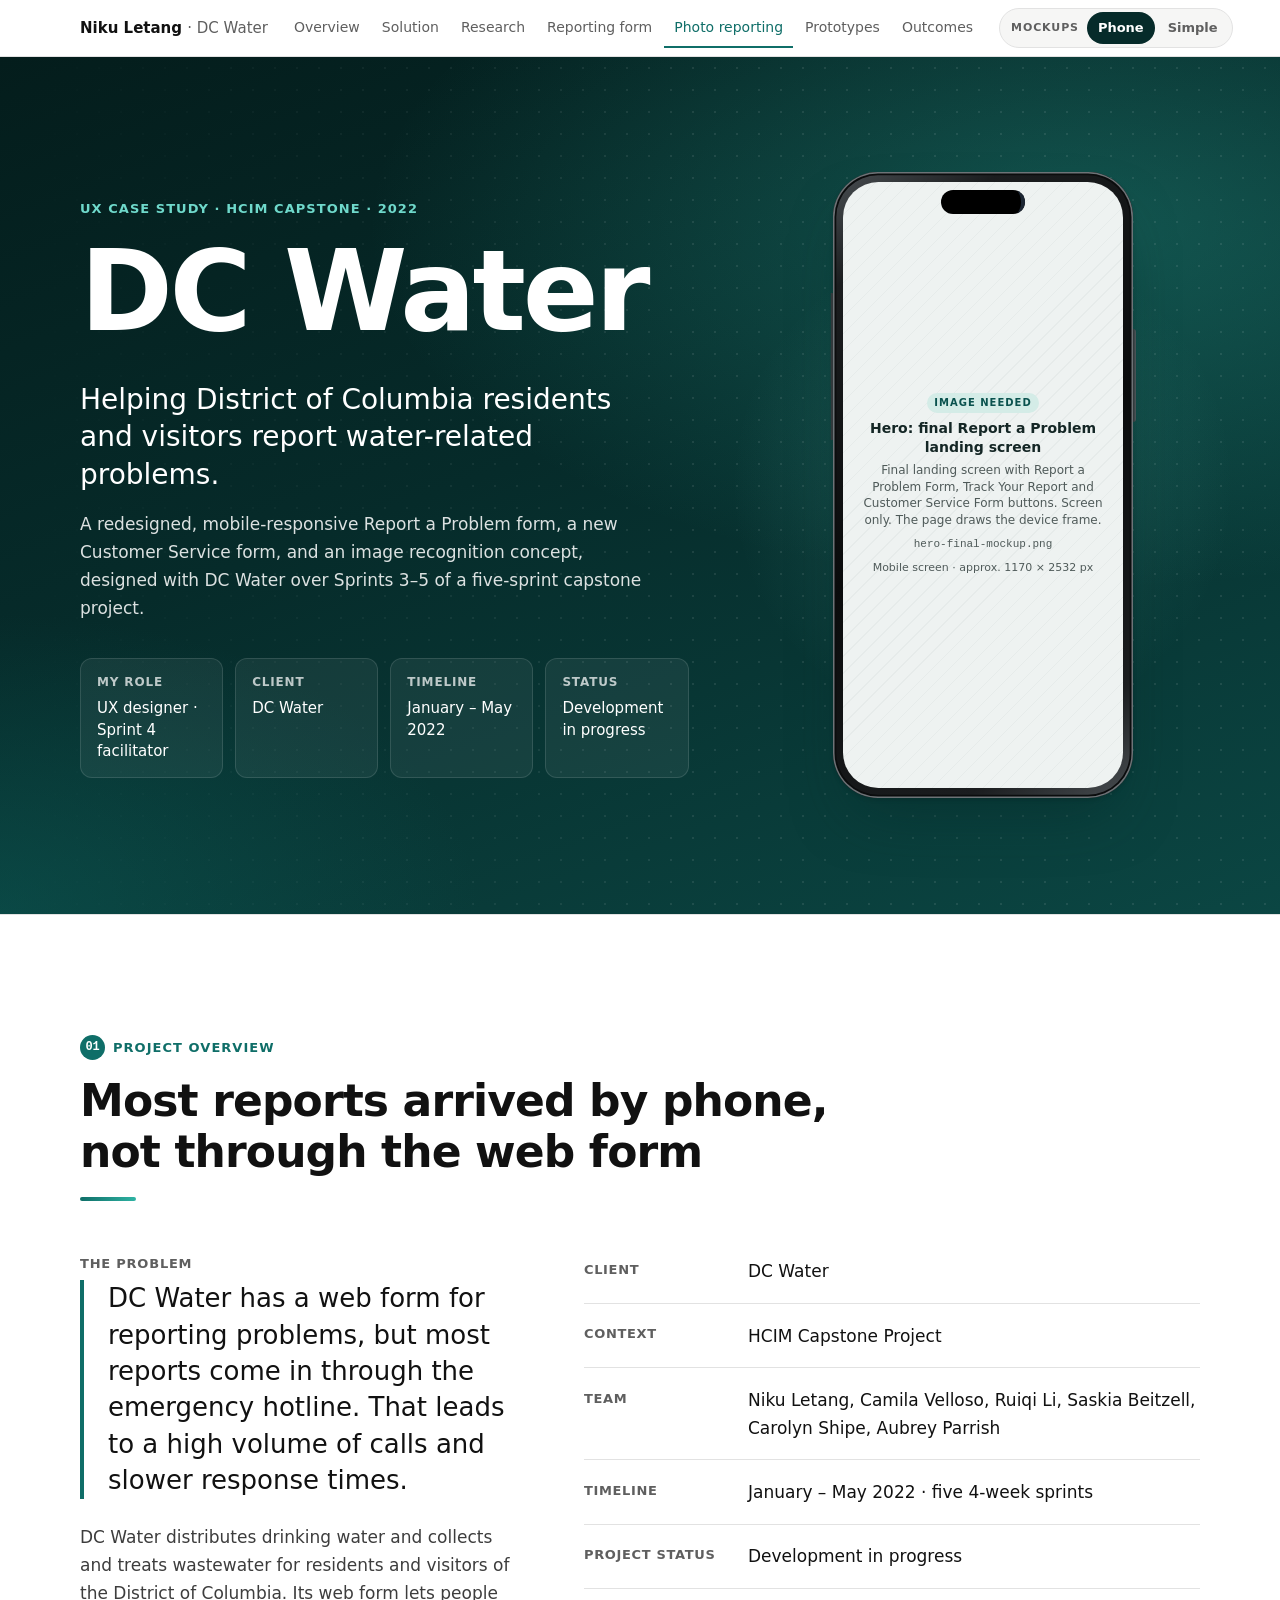
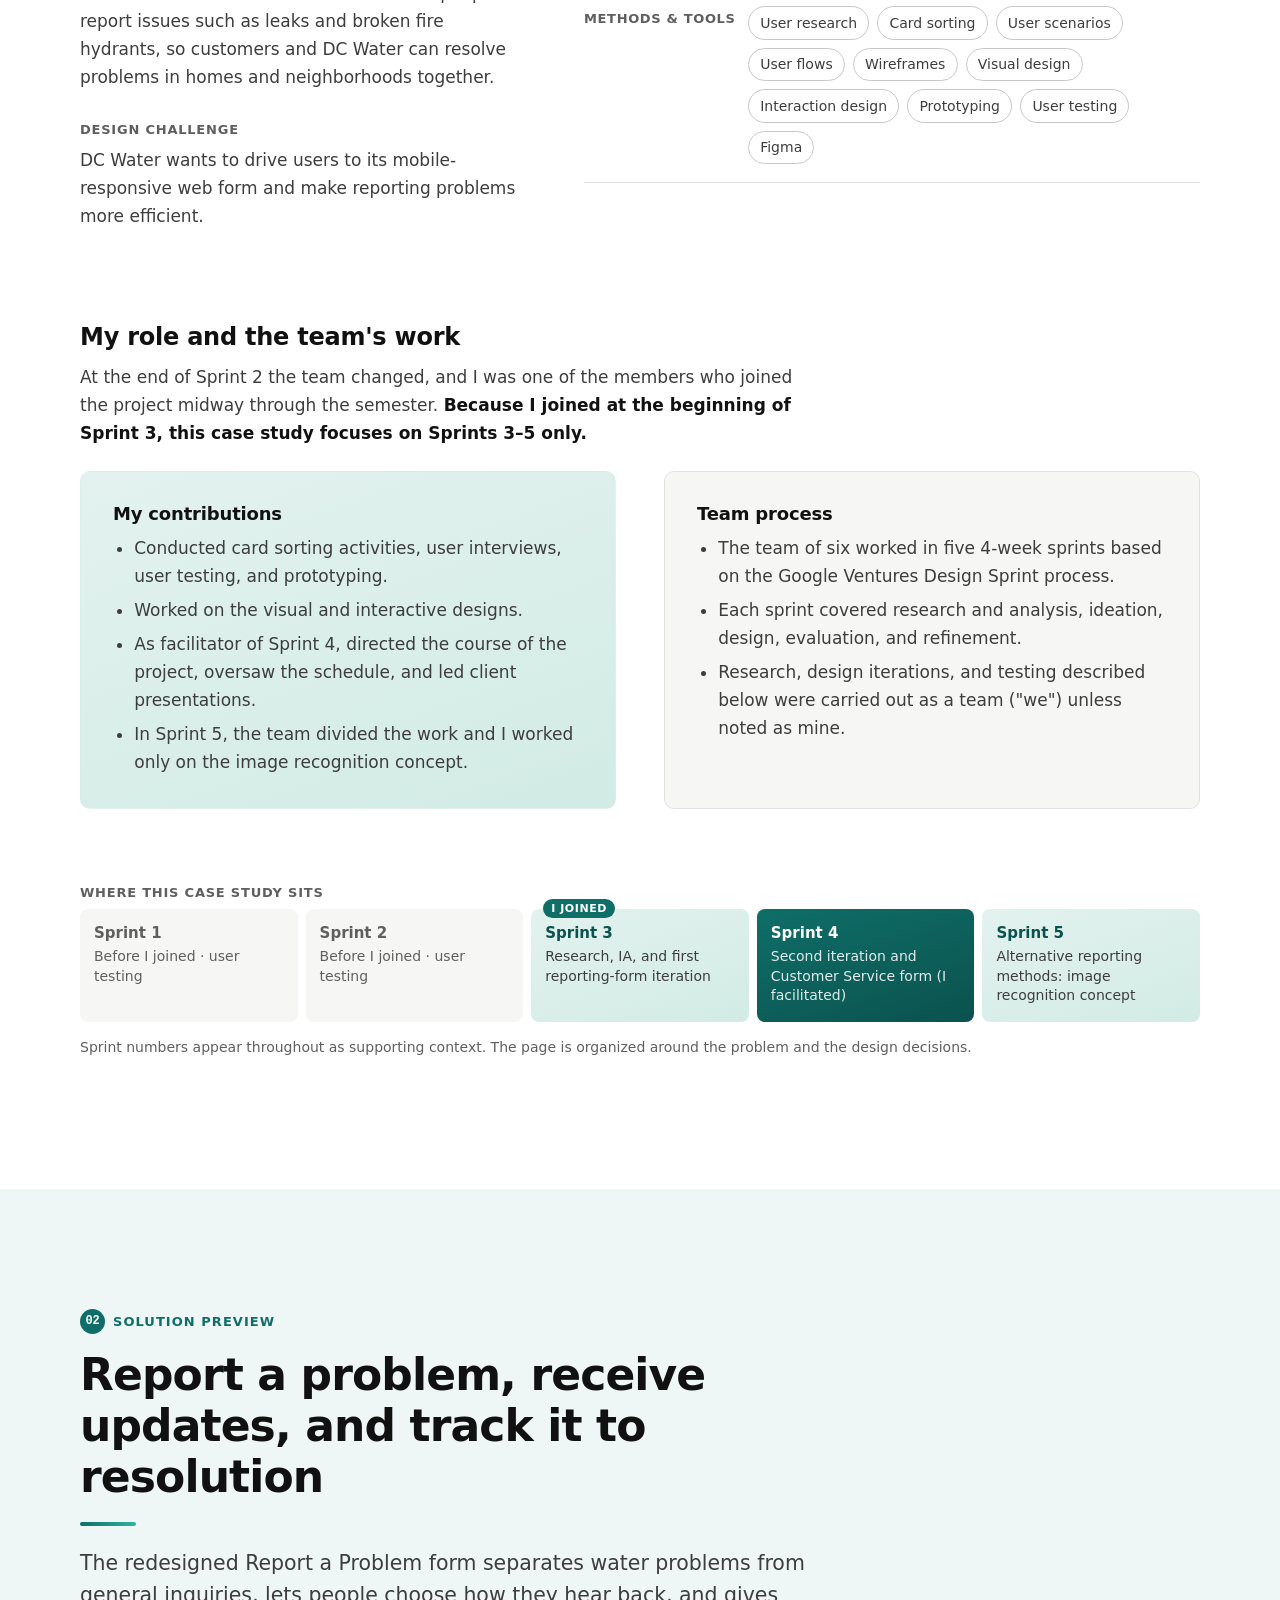
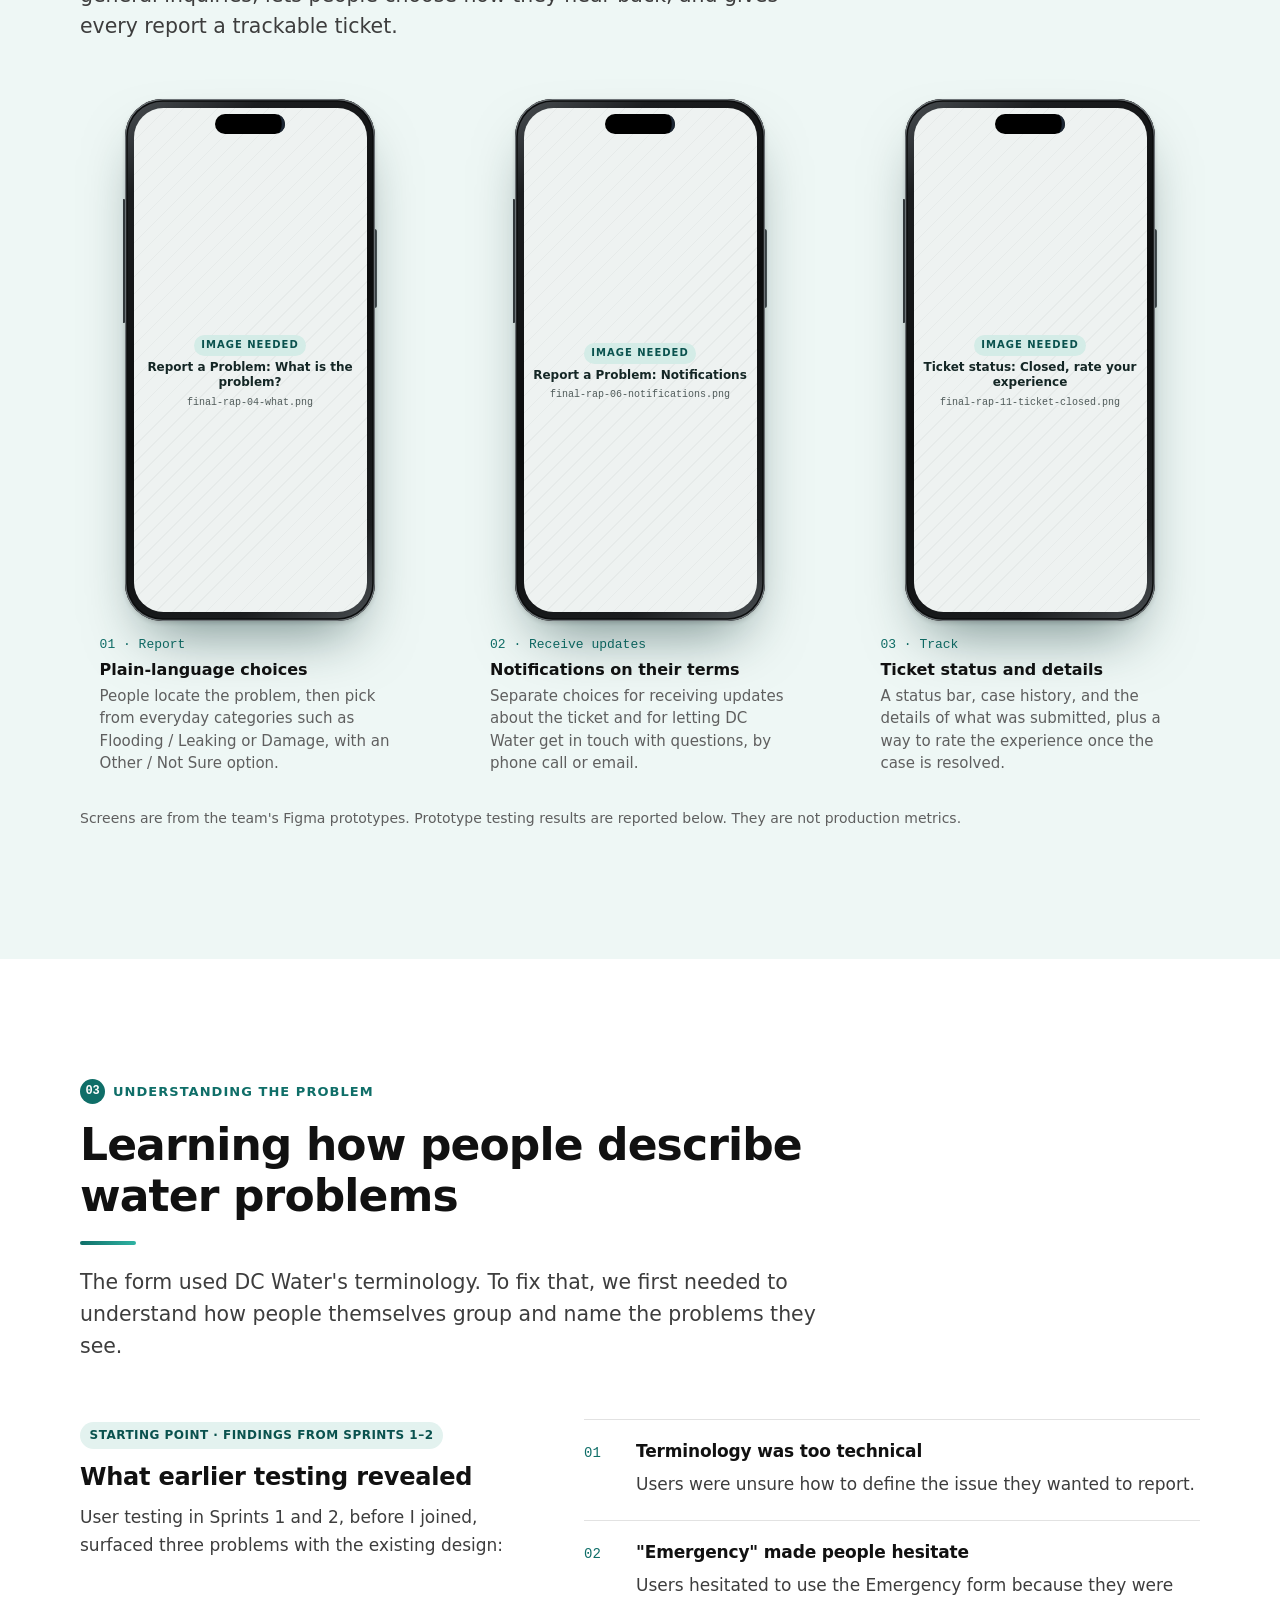
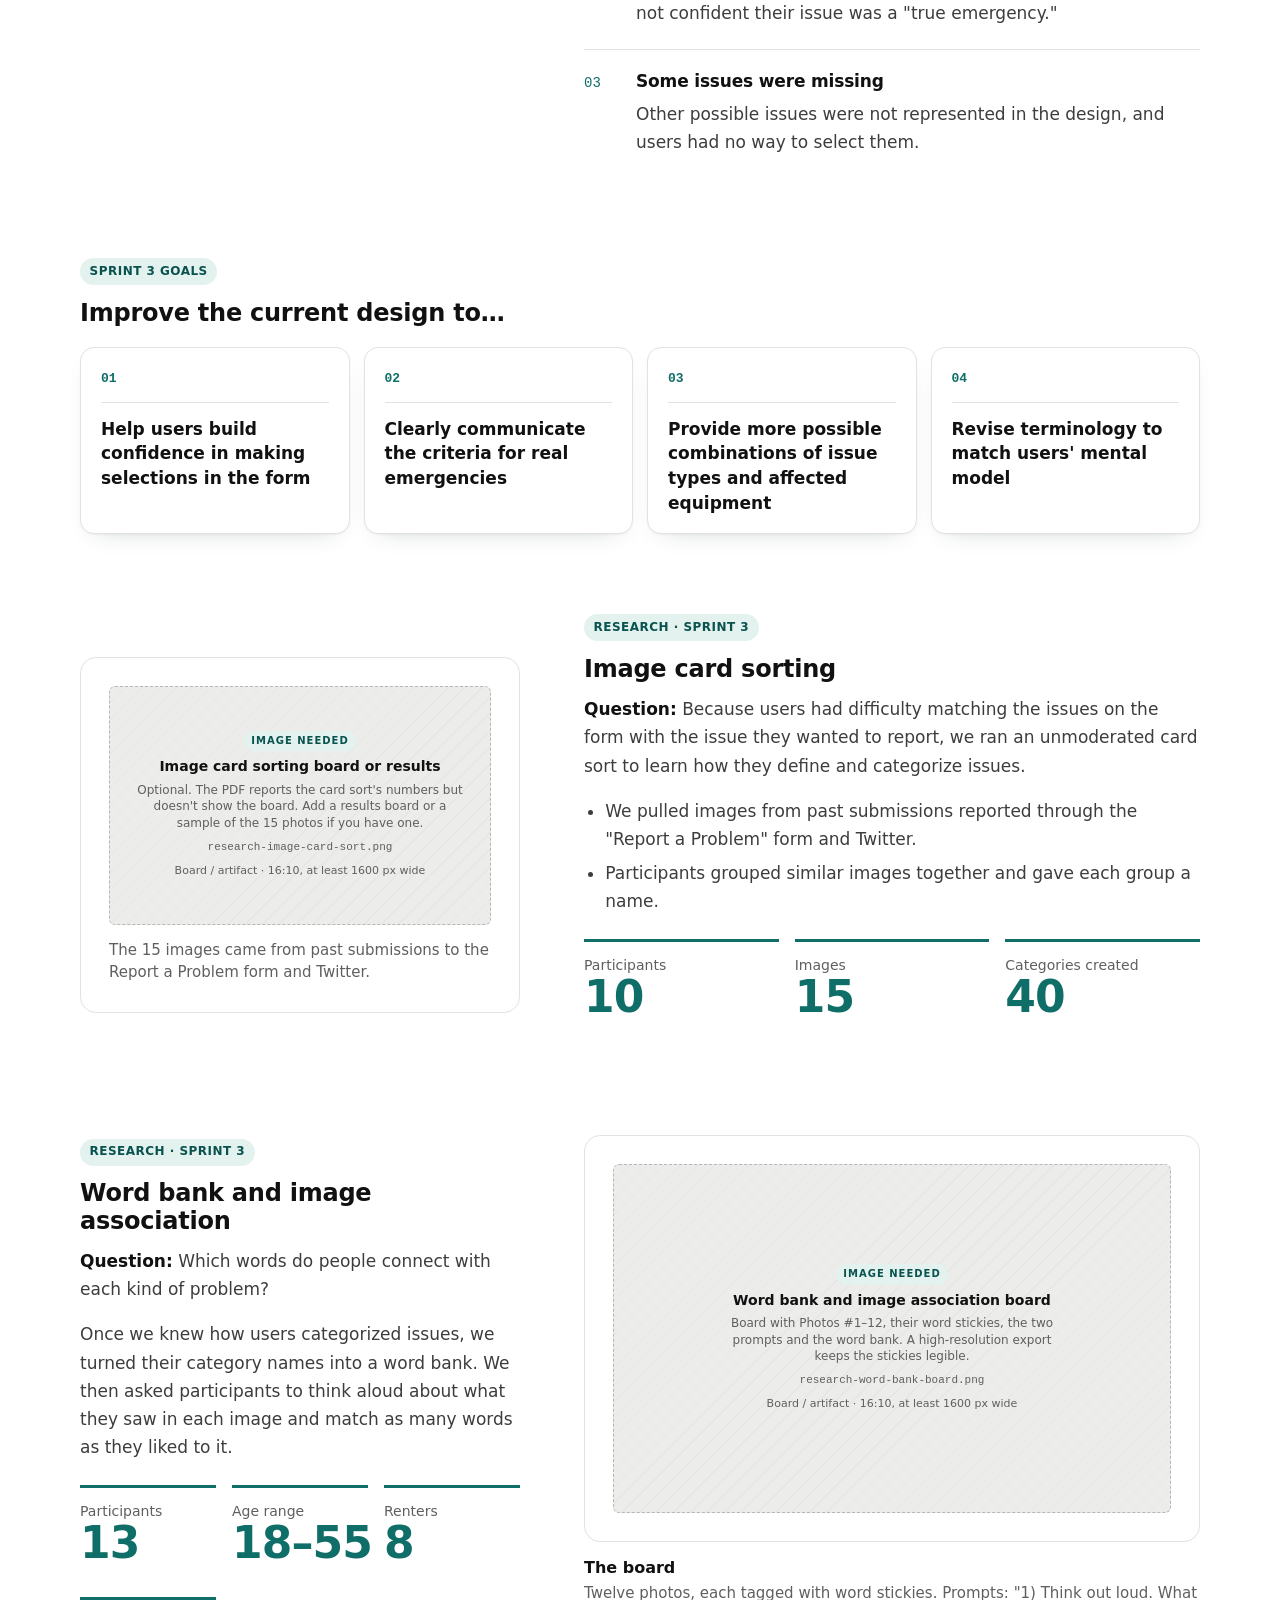
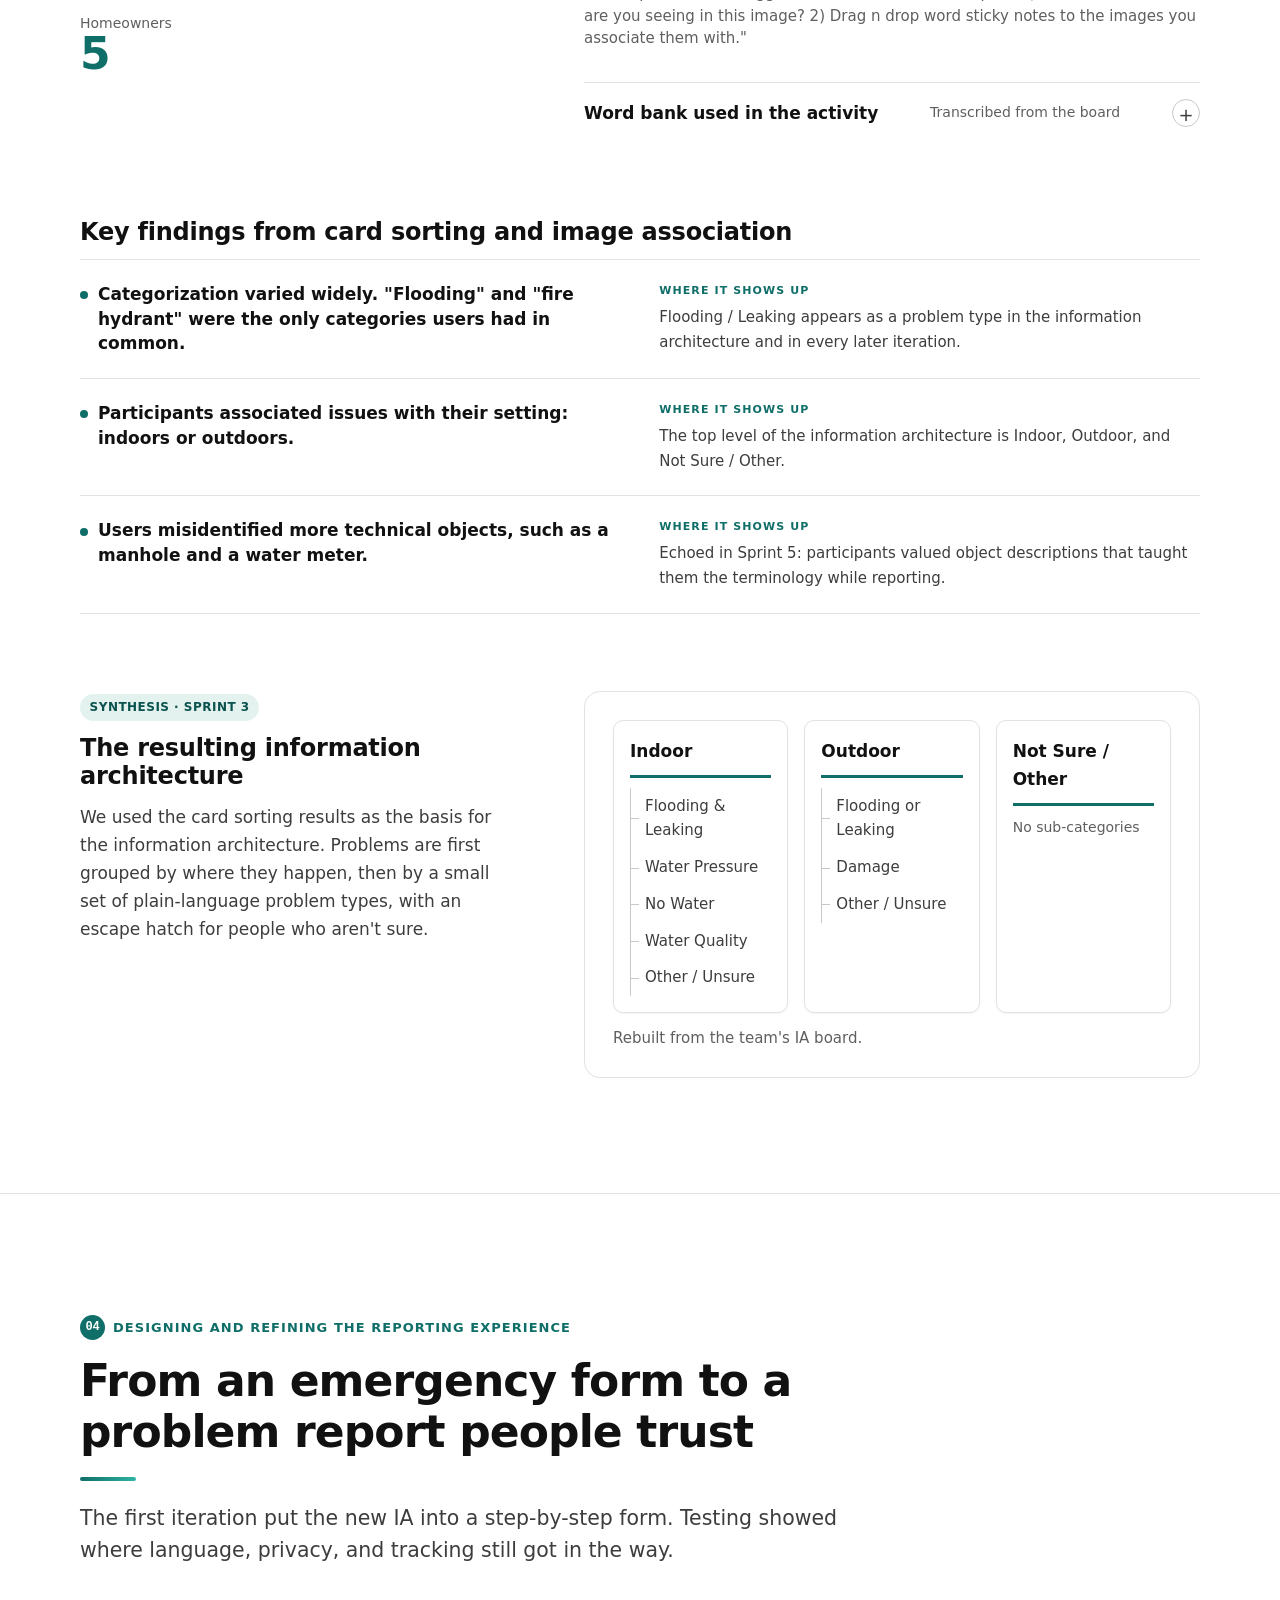
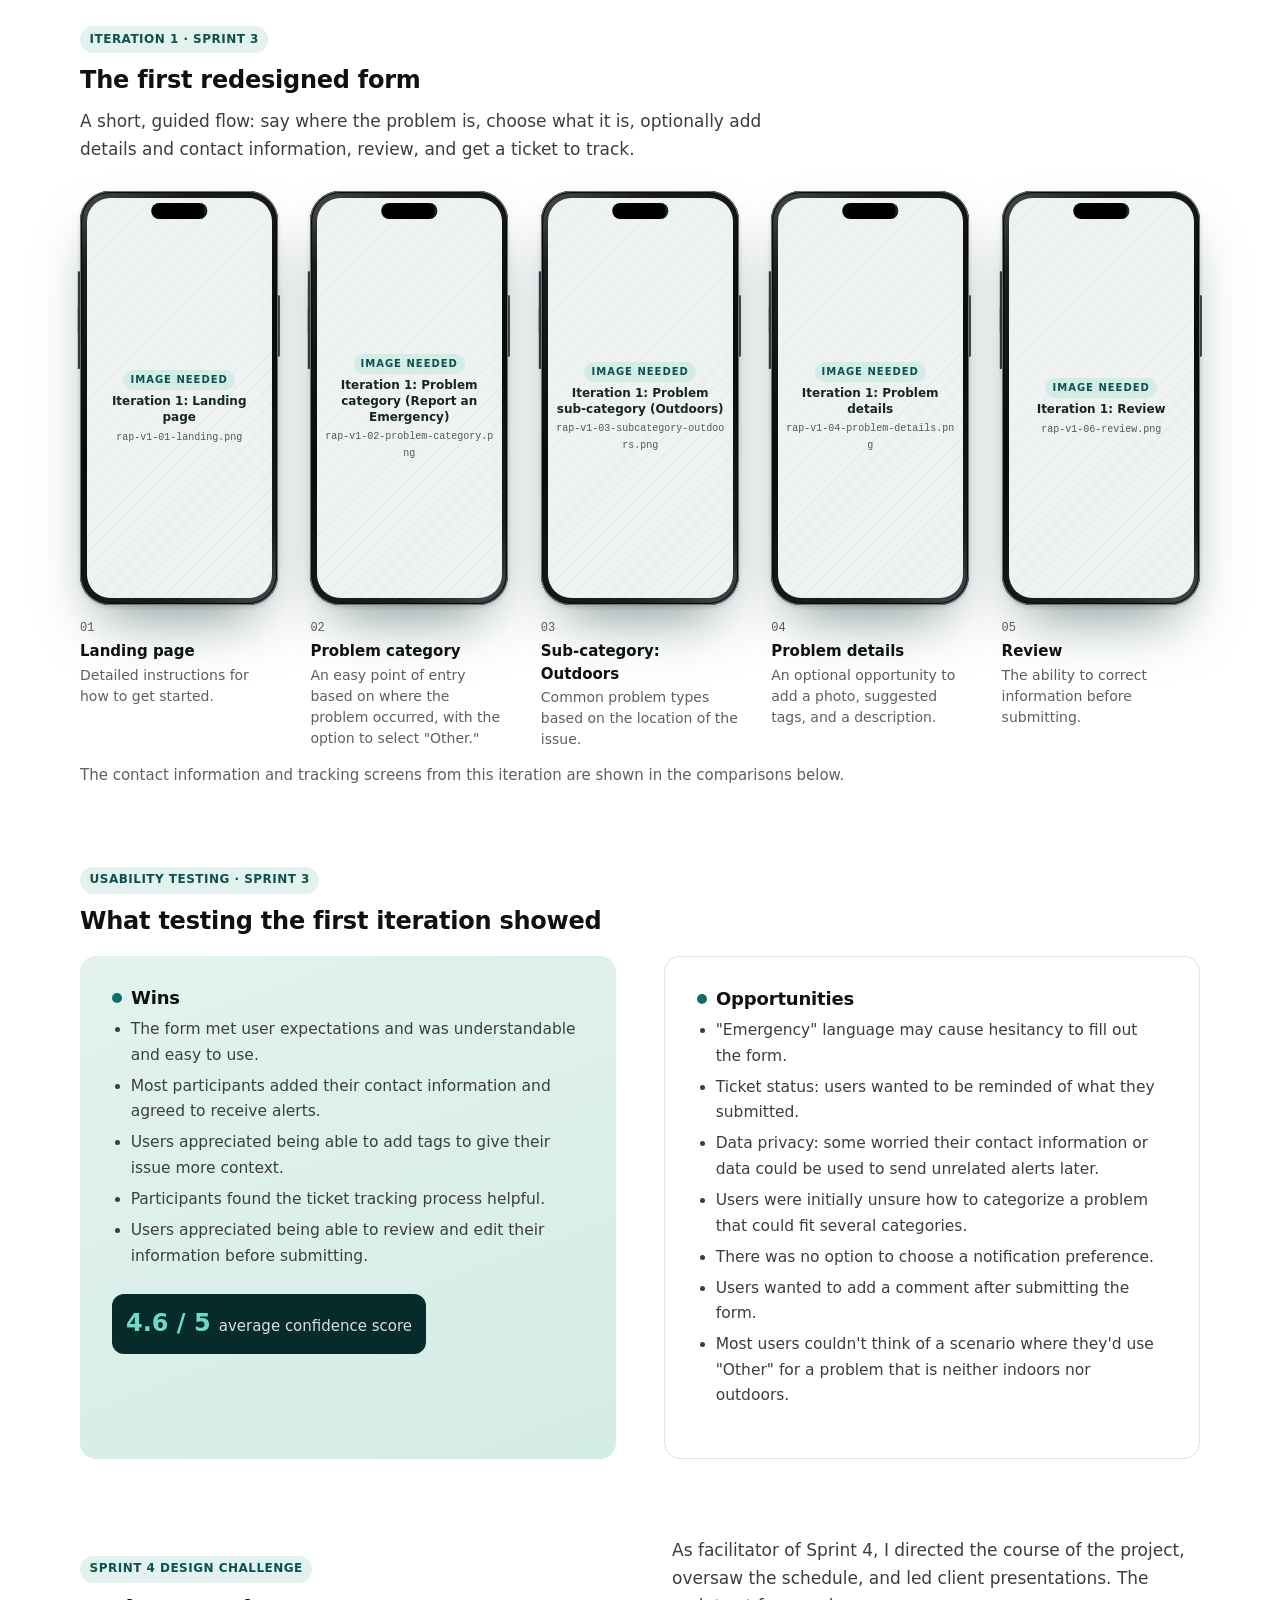
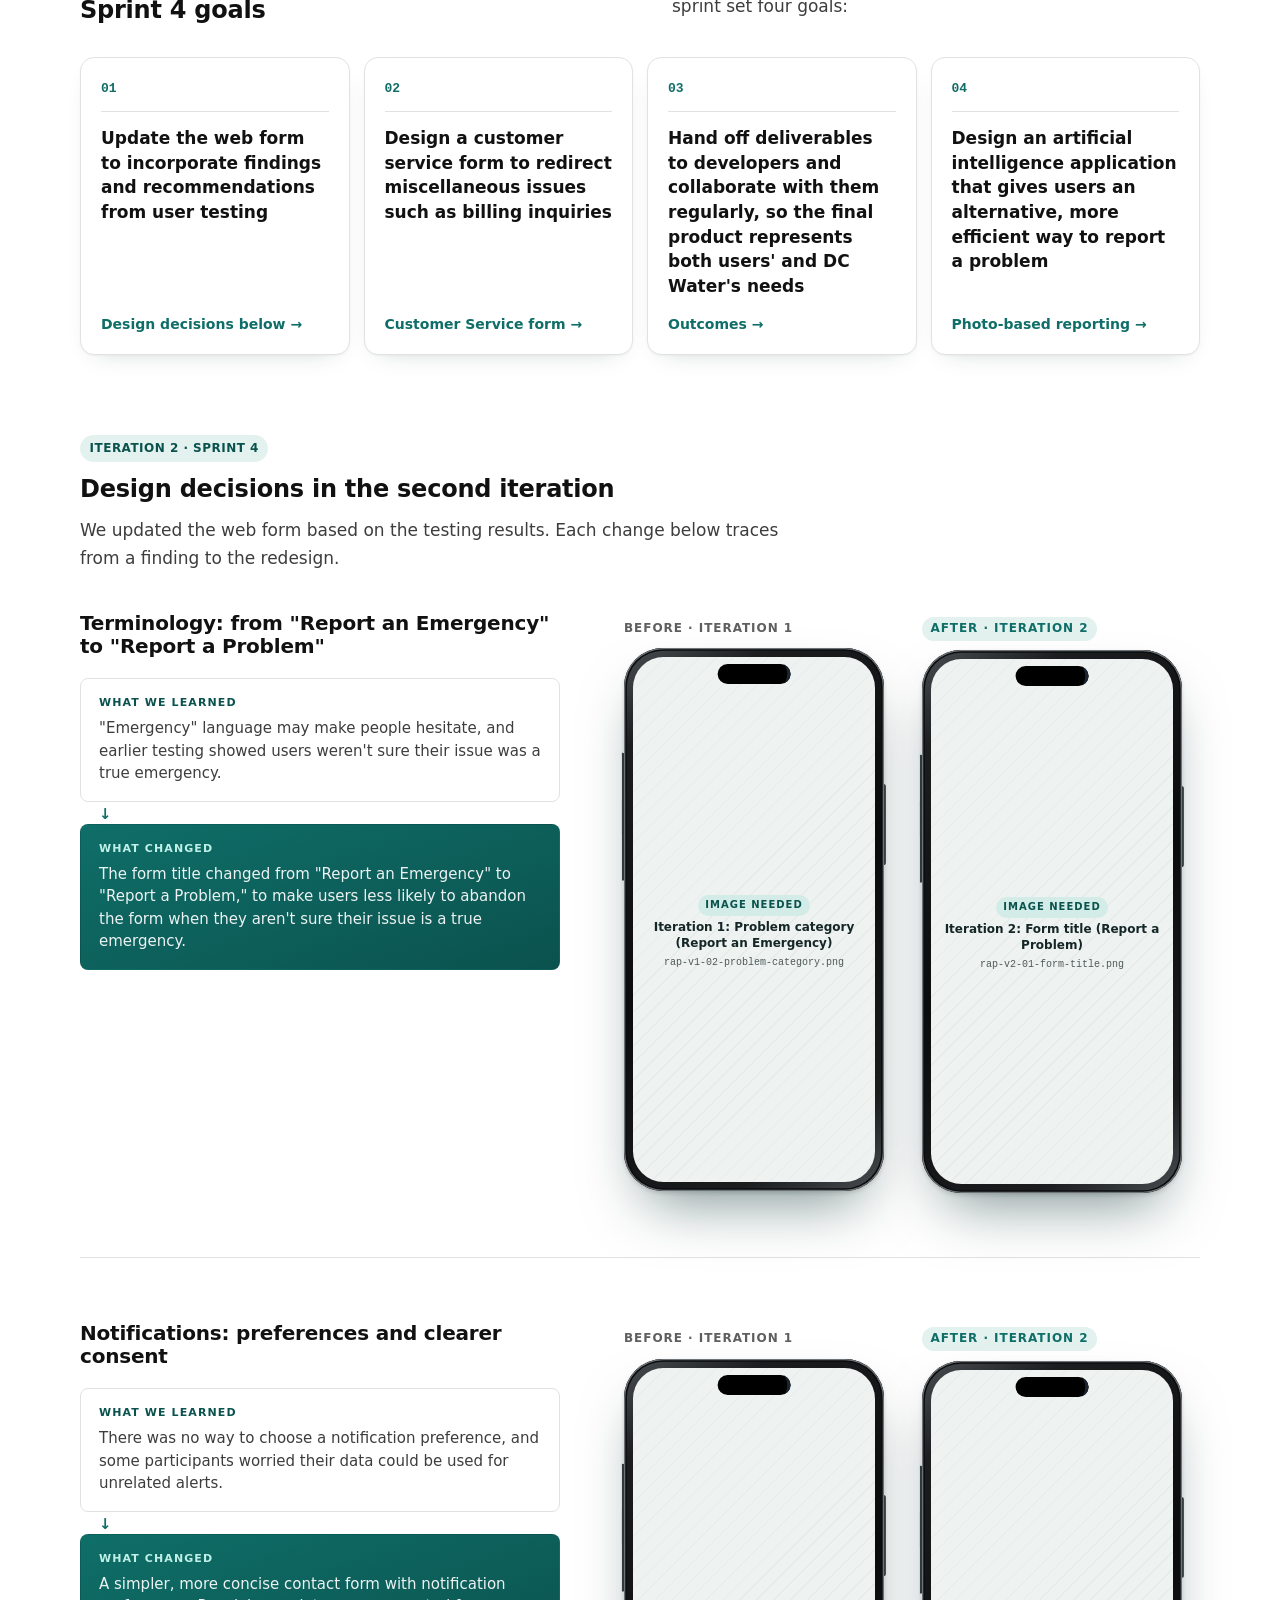
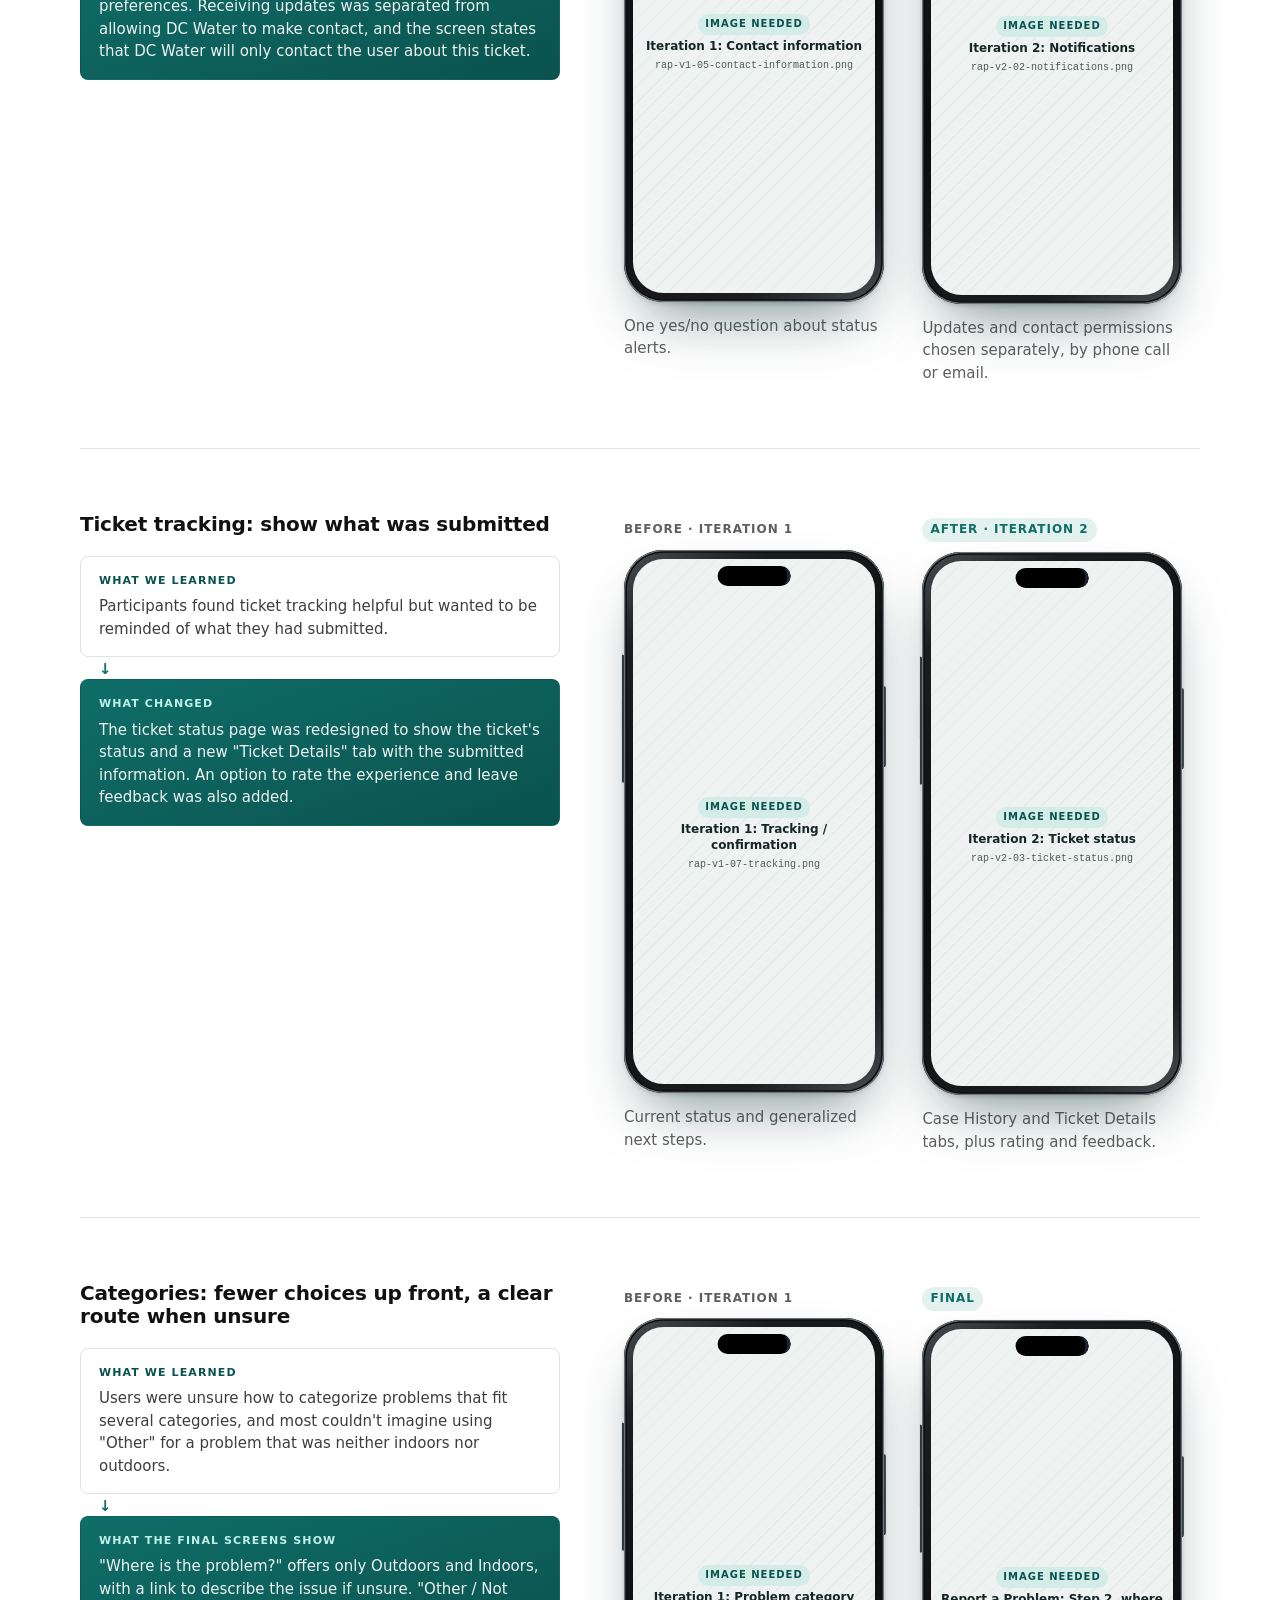
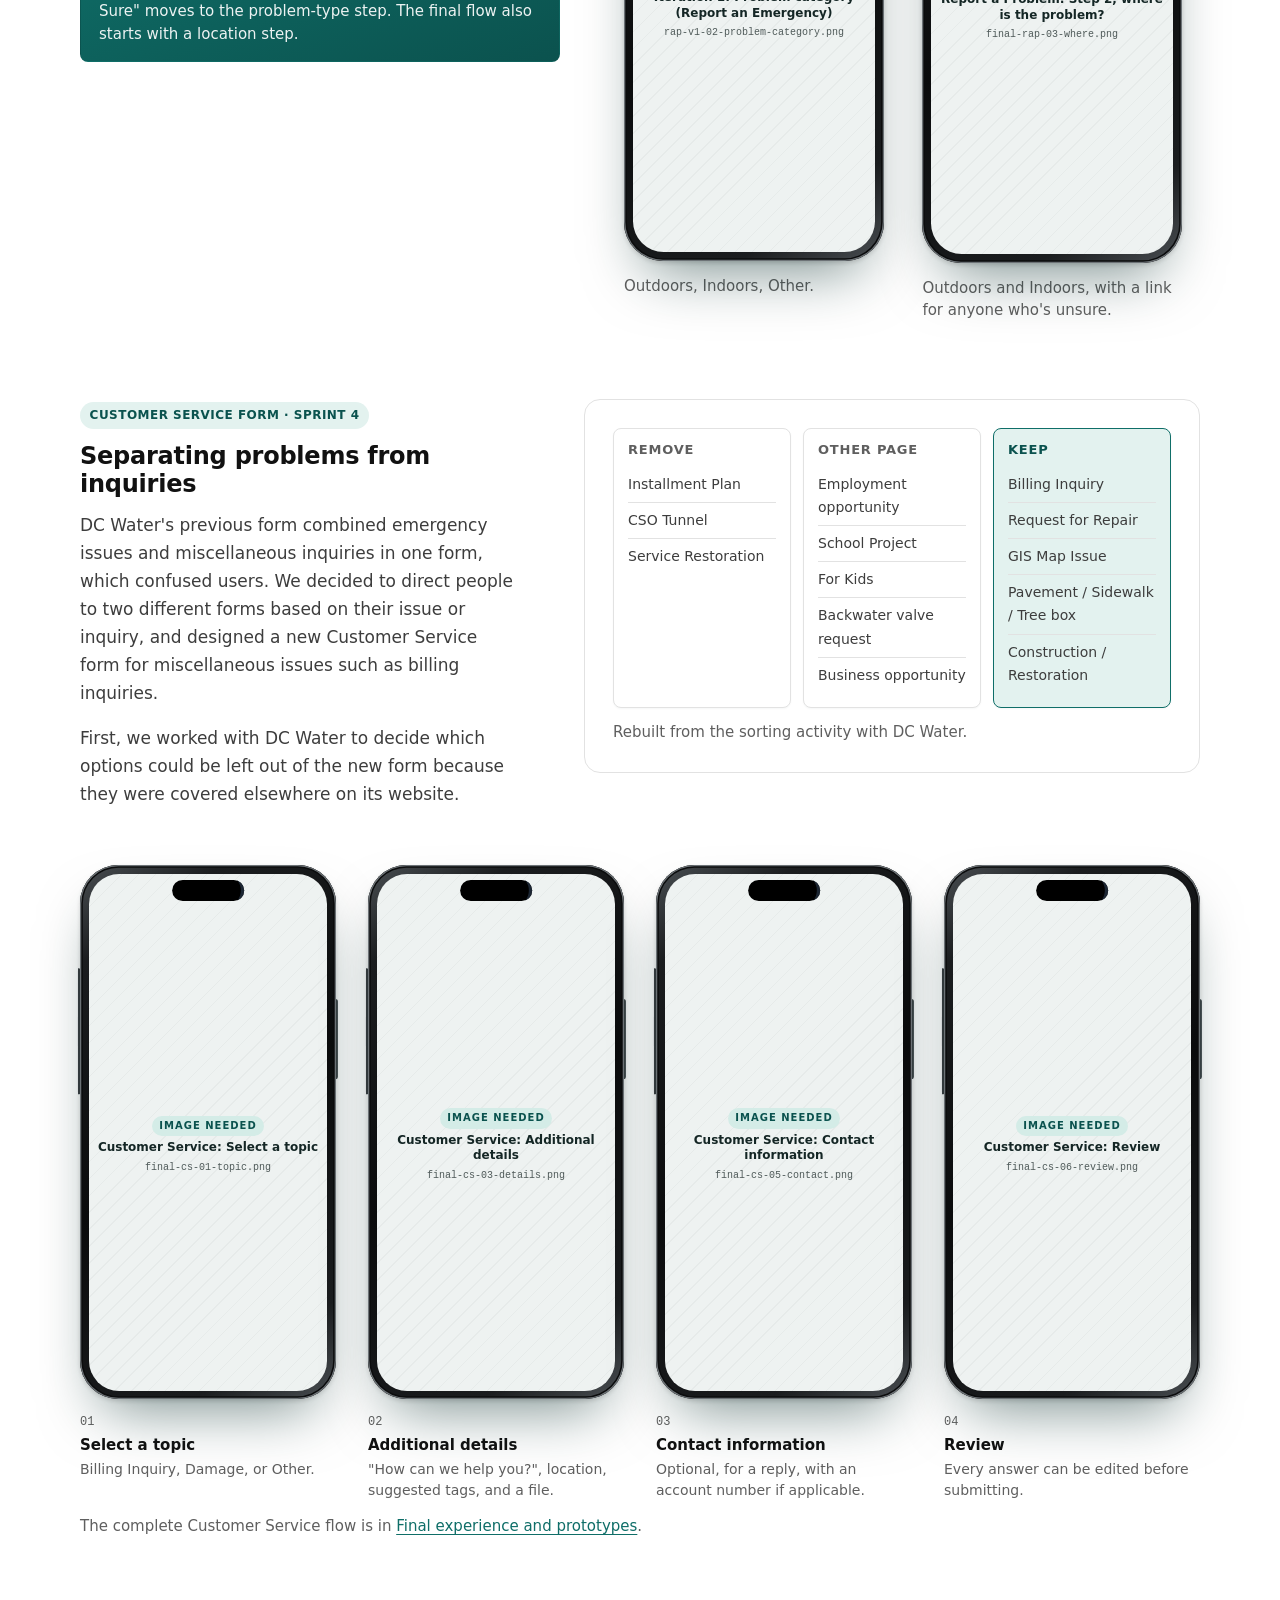
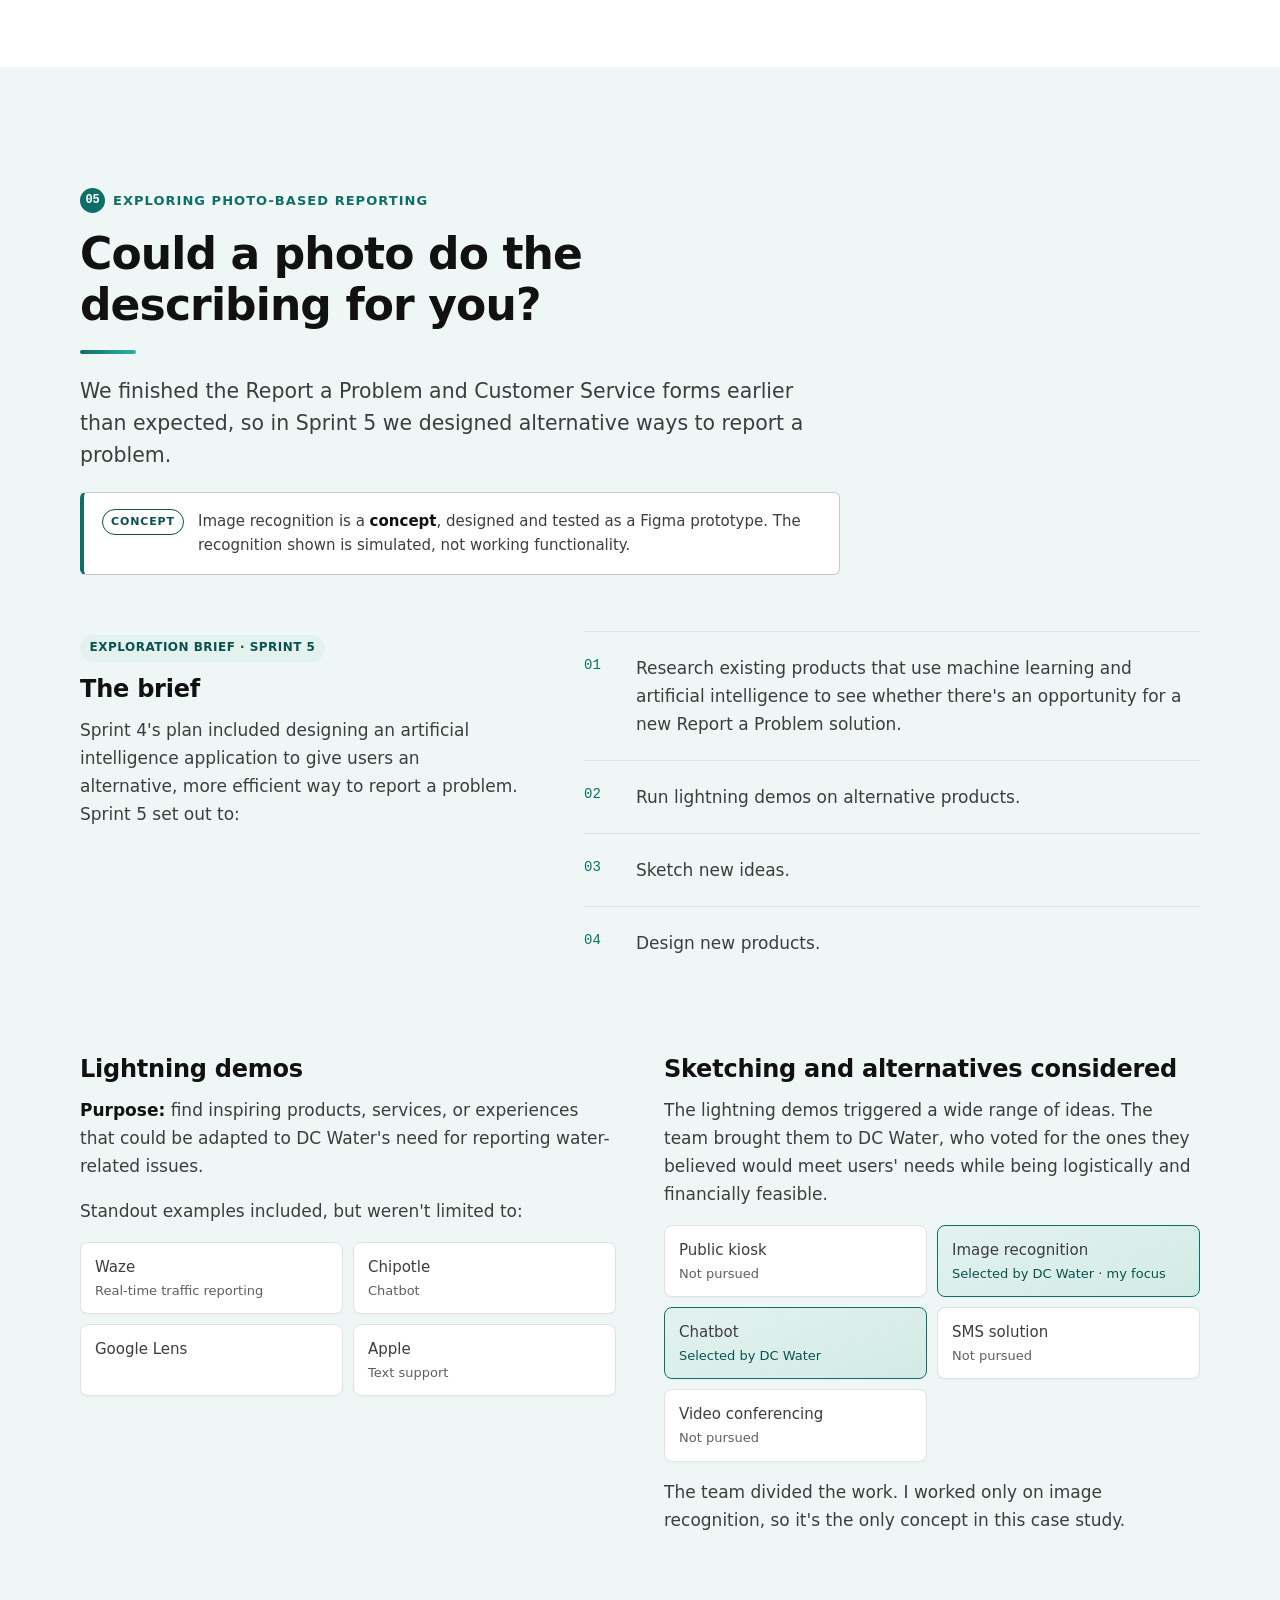
==== commit d06c574b: "Add Sprint 4 goals, mockup frame toggle and stronger visual style - Add the Sprint 4 design challeng" ====
--- a/index.html
+++ b/index.html
@@ -16,6 +16,11 @@
   <nav class="secnav" aria-label="Case study sections">
     <div class="wrap secnav__bar">
       <a class="secnav__home" href="#top">Niku Letang <span>· DC Water</span></a>
+      <div class="frame-toggle" role="group" aria-label="Mockup style">
+        <span class="frame-toggle__label" aria-hidden="true">Mockups</span>
+        <button type="button" data-frame-option="detailed" aria-pressed="true">Phone</button>
+        <button type="button" data-frame-option="simple" aria-pressed="false">Simple</button>
+      </div>
       <button class="secnav__toggle" type="button" aria-expanded="false" aria-controls="secnav-list">
         Sections <span class="secnav__current" aria-hidden="true">Overview</span>
         <svg class="secnav__chev" width="12" height="12" viewBox="0 0 12 12" aria-hidden="true"><path d="M2 4l4 4 4-4" fill="none" stroke="currentColor" stroke-width="1.6"/></svg>
@@ -37,7 +42,7 @@
     <!-- ============================================================
          1. HERO
          ============================================================ -->
-    <header class="hero" id="top">
+    <header class="hero theme-deep" id="top">
       <div class="wrap hero__grid">
         <div>
           <p class="eyebrow">UX case study · HCIM capstone · 2022</p>
@@ -53,7 +58,7 @@
           </dl>
         </div>
         <div class="hero__visual">
-          <div class="device"><div class="ph" data-asset="hero-mockup"></div></div>
+          <div class="mock mock--lg"><div class="mock__body"><div class="ph" data-asset="hero-mockup"></div></div></div>
         </div>
       </div>
     </header>
@@ -139,7 +144,7 @@
     <!-- ============================================================
          3. SOLUTION PREVIEW
          ============================================================ -->
-    <section class="section section--quiet" id="solution" aria-labelledby="solution-title">
+    <section class="section section--tint" id="solution" aria-labelledby="solution-title">
       <div class="wrap">
         <div class="section-head">
           <p class="eyebrow"><span class="eyebrow__num">02</span> Solution preview</p>
@@ -149,7 +154,7 @@
 
         <div class="preview">
           <figure>
-            <div class="device"><div class="ph" data-asset="rap-04" data-compact></div></div>
+            <div class="mock mock--lg"><div class="mock__body"><div class="ph" data-asset="rap-04" data-compact></div></div></div>
             <figcaption>
               <span class="preview__step">01 · Report</span>
               <strong>Plain-language choices</strong>
@@ -157,7 +162,7 @@
             </figcaption>
           </figure>
           <figure>
-            <div class="device"><div class="ph" data-asset="rap-06" data-compact></div></div>
+            <div class="mock mock--lg"><div class="mock__body"><div class="ph" data-asset="rap-06" data-compact></div></div></div>
             <figcaption>
               <span class="preview__step">02 · Receive updates</span>
               <strong>Notifications on their terms</strong>
@@ -165,7 +170,7 @@
             </figcaption>
           </figure>
           <figure>
-            <div class="device"><div class="ph" data-asset="rap-11" data-compact></div></div>
+            <div class="mock mock--lg"><div class="mock__body"><div class="ph" data-asset="rap-11" data-compact></div></div></div>
             <figcaption>
               <span class="preview__step">03 · Track</span>
               <strong>Ticket status and details</strong>
@@ -203,18 +208,14 @@
         </div>
 
         <div class="block">
-          <div class="split split--even">
-            <div>
-              <span class="sprint-tag">Sprint 3 goals</span>
-              <h3>Improve the current design to…</h3>
-            </div>
-            <ul class="findings" style="margin:0">
-              <li style="grid-template-columns:1fr"><span class="findings__what" style="font-weight:500">Help users build confidence in making selections in the form</span></li>
-              <li style="grid-template-columns:1fr"><span class="findings__what" style="font-weight:500">Clearly communicate the criteria for real emergencies</span></li>
-              <li style="grid-template-columns:1fr"><span class="findings__what" style="font-weight:500">Provide more possible combinations of issue types and affected equipment</span></li>
-              <li style="grid-template-columns:1fr"><span class="findings__what" style="font-weight:500">Revise terminology to match users' mental model</span></li>
-            </ul>
-          </div>
+          <span class="sprint-tag">Sprint 3 goals</span>
+          <h3>Improve the current design to…</h3>
+          <ol class="goals">
+            <li><span class="goals__text">Help users build confidence in making selections in the form</span></li>
+            <li><span class="goals__text">Clearly communicate the criteria for real emergencies</span></li>
+            <li><span class="goals__text">Provide more possible combinations of issue types and affected equipment</span></li>
+            <li><span class="goals__text">Revise terminology to match users' mental model</span></li>
+          </ol>
         </div>
 
         <!-- Image card sorting -->
@@ -344,23 +345,23 @@
           <p class="prose">A short, guided flow: say where the problem is, choose what it is, optionally add details and contact information, review, and get a ticket to track.</p>
           <div class="screens screens--5" style="margin-top:1.75rem">
             <figure>
-              <div class="screen"><div class="ph" data-asset="rap-v1-landing" data-compact></div></div>
+              <div class="mock"><div class="mock__body"><div class="ph" data-asset="rap-v1-landing" data-compact></div></div></div>
               <figcaption><span class="screen-num">01</span><strong>Landing page</strong>Detailed instructions for how to get started.</figcaption>
             </figure>
             <figure>
-              <div class="screen"><div class="ph" data-asset="rap-v1-category" data-compact></div></div>
+              <div class="mock"><div class="mock__body"><div class="ph" data-asset="rap-v1-category" data-compact></div></div></div>
               <figcaption><span class="screen-num">02</span><strong>Problem category</strong>An easy point of entry based on where the problem occurred, with the option to select "Other."</figcaption>
             </figure>
             <figure>
-              <div class="screen"><div class="ph" data-asset="rap-v1-subcategory" data-compact></div></div>
+              <div class="mock"><div class="mock__body"><div class="ph" data-asset="rap-v1-subcategory" data-compact></div></div></div>
               <figcaption><span class="screen-num">03</span><strong>Sub-category: Outdoors</strong>Common problem types based on the location of the issue.</figcaption>
             </figure>
             <figure>
-              <div class="screen"><div class="ph" data-asset="rap-v1-details" data-compact></div></div>
+              <div class="mock"><div class="mock__body"><div class="ph" data-asset="rap-v1-details" data-compact></div></div></div>
               <figcaption><span class="screen-num">04</span><strong>Problem details</strong>An optional opportunity to add a photo, suggested tags, and a description.</figcaption>
             </figure>
             <figure>
-              <div class="screen"><div class="ph" data-asset="rap-v1-review" data-compact></div></div>
+              <div class="mock"><div class="mock__body"><div class="ph" data-asset="rap-v1-review" data-compact></div></div></div>
               <figcaption><span class="screen-num">05</span><strong>Review</strong>The ability to correct information before submitting.</figcaption>
             </figure>
           </div>
@@ -398,11 +399,28 @@
           </div>
         </div>
 
+        <!-- Sprint 4 goals -->
+        <div class="block" id="sprint-4">
+          <div class="split split--even split--end">
+            <div>
+              <span class="sprint-tag">Sprint 4 design challenge</span>
+              <h3>Sprint 4 goals</h3>
+            </div>
+            <p class="prose">As facilitator of Sprint 4, I directed the course of the project, oversaw the schedule, and led client presentations. The sprint set four goals:</p>
+          </div>
+          <ol class="goals">
+            <li><span class="goals__text">Update the web form to incorporate findings and recommendations from user testing</span><a class="goals__link" href="#d1">Design decisions below</a></li>
+            <li><span class="goals__text">Design a customer service form to redirect miscellaneous issues such as billing inquiries</span><a class="goals__link" href="#customer-service">Customer Service form</a></li>
+            <li><span class="goals__text">Hand off deliverables to developers and collaborate with them regularly, so the final product represents both users' and DC Water's needs</span><a class="goals__link" href="#outcomes">Outcomes</a></li>
+            <li><span class="goals__text">Design an artificial intelligence application that gives users an alternative, more efficient way to report a problem</span><a class="goals__link" href="#photo-reporting">Photo-based reporting</a></li>
+          </ol>
+        </div>
+
         <!-- Decisions -->
         <div class="block">
           <span class="sprint-tag">Iteration 2 · Sprint 4</span>
           <h3>Design decisions in the second iteration</h3>
-          <p class="prose">In Sprint 4 we updated the web form based on the testing results. Each change below traces from a finding to the redesign.</p>
+          <p class="prose">We updated the web form based on the testing results. Each change below traces from a finding to the redesign.</p>
 
           <div style="margin-top:2.5rem">
             <!-- Decision 1 -->
@@ -411,16 +429,15 @@
               <ol class="chain">
                 <li><span class="chain__k">What we learned</span>"Emergency" language may make people hesitate, and earlier testing showed users weren't sure their issue was a true emergency.</li>
                 <li><span class="chain__k">What changed</span>The form title changed from "Report an Emergency" to "Report a Problem," to make users less likely to abandon the form when they aren't sure their issue is a true emergency.</li>
-                <li class="is-unknown"><span class="chain__k">What testing showed</span>No follow-up test of this change is documented.</li>
               </ol>
               <div class="compare">
                 <figure>
                   <span class="compare__label">Before · Iteration 1</span>
-                  <div class="screen"><div class="ph" data-asset="rap-v1-category" data-compact></div></div>
+                  <div class="mock"><div class="mock__body"><div class="ph" data-asset="rap-v1-category" data-compact></div></div></div>
                 </figure>
                 <figure>
                   <span class="compare__label compare__label--after">After · Iteration 2</span>
-                  <div class="screen"><div class="ph" data-asset="rap-v2-title" data-compact></div></div>
+                  <div class="mock"><div class="mock__body"><div class="ph" data-asset="rap-v2-title" data-compact></div></div></div>
                 </figure>
               </div>
             </article>
@@ -431,17 +448,16 @@
               <ol class="chain">
                 <li><span class="chain__k">What we learned</span>There was no way to choose a notification preference, and some participants worried their data could be used for unrelated alerts.</li>
                 <li><span class="chain__k">What changed</span>A simpler, more concise contact form with notification preferences. Receiving updates was separated from allowing DC Water to make contact, and the screen states that DC Water will only contact the user about this ticket.</li>
-                <li class="is-unknown"><span class="chain__k">What testing showed</span>No follow-up test of this change is documented.</li>
               </ol>
               <div class="compare">
                 <figure>
                   <span class="compare__label">Before · Iteration 1</span>
-                  <div class="screen"><div class="ph" data-asset="rap-v1-contact" data-compact></div></div>
+                  <div class="mock"><div class="mock__body"><div class="ph" data-asset="rap-v1-contact" data-compact></div></div></div>
                   <figcaption>One yes/no question about status alerts.</figcaption>
                 </figure>
                 <figure>
                   <span class="compare__label compare__label--after">After · Iteration 2</span>
-                  <div class="screen"><div class="ph" data-asset="rap-v2-notifications" data-compact></div></div>
+                  <div class="mock"><div class="mock__body"><div class="ph" data-asset="rap-v2-notifications" data-compact></div></div></div>
                   <figcaption>Updates and contact permissions chosen separately, by phone call or email.</figcaption>
                 </figure>
               </div>
@@ -453,17 +469,16 @@
               <ol class="chain">
                 <li><span class="chain__k">What we learned</span>Participants found ticket tracking helpful but wanted to be reminded of what they had submitted.</li>
                 <li><span class="chain__k">What changed</span>The ticket status page was redesigned to show the ticket's status and a new "Ticket Details" tab with the submitted information. An option to rate the experience and leave feedback was also added.</li>
-                <li class="is-unknown"><span class="chain__k">What testing showed</span>No follow-up test of this change is documented.</li>
               </ol>
               <div class="compare">
                 <figure>
                   <span class="compare__label">Before · Iteration 1</span>
-                  <div class="screen"><div class="ph" data-asset="rap-v1-tracking" data-compact></div></div>
+                  <div class="mock"><div class="mock__body"><div class="ph" data-asset="rap-v1-tracking" data-compact></div></div></div>
                   <figcaption>Current status and generalized next steps.</figcaption>
                 </figure>
                 <figure>
                   <span class="compare__label compare__label--after">After · Iteration 2</span>
-                  <div class="screen"><div class="ph" data-asset="rap-v2-ticket" data-compact></div></div>
+                  <div class="mock"><div class="mock__body"><div class="ph" data-asset="rap-v2-ticket" data-compact></div></div></div>
                   <figcaption>Case History and Ticket Details tabs, plus rating and feedback.</figcaption>
                 </figure>
               </div>
@@ -475,17 +490,16 @@
               <ol class="chain">
                 <li><span class="chain__k">What we learned</span>Users were unsure how to categorize problems that fit several categories, and most couldn't imagine using "Other" for a problem that was neither indoors nor outdoors.</li>
                 <li><span class="chain__k">What the final screens show</span>"Where is the problem?" offers only Outdoors and Indoors, with a link to describe the issue if unsure. "Other / Not Sure" moves to the problem-type step. The final flow also starts with a location step.</li>
-                <li class="is-unknown"><span class="chain__k">What testing showed</span>No follow-up test of this change is documented.</li>
               </ol>
               <div class="compare">
                 <figure>
                   <span class="compare__label">Before · Iteration 1</span>
-                  <div class="screen"><div class="ph" data-asset="rap-v1-category" data-compact></div></div>
+                  <div class="mock"><div class="mock__body"><div class="ph" data-asset="rap-v1-category" data-compact></div></div></div>
                   <figcaption>Outdoors, Indoors, Other.</figcaption>
                 </figure>
                 <figure>
                   <span class="compare__label compare__label--after">Final</span>
-                  <div class="screen"><div class="ph" data-asset="rap-03" data-compact></div></div>
+                  <div class="mock"><div class="mock__body"><div class="ph" data-asset="rap-03" data-compact></div></div></div>
                   <figcaption>Outdoors and Indoors, with a link for anyone who's unsure.</figcaption>
                 </figure>
               </div>
@@ -494,7 +508,7 @@
         </div>
 
         <!-- Customer service form -->
-        <div class="block">
+        <div class="block" id="customer-service">
           <div class="split">
             <div>
               <span class="sprint-tag">Customer Service form · Sprint 4</span>
@@ -523,19 +537,19 @@
 
           <div class="screens" style="margin-top:2.5rem">
             <figure>
-              <div class="screen"><div class="ph" data-asset="cs-01" data-compact></div></div>
+              <div class="mock"><div class="mock__body"><div class="ph" data-asset="cs-01" data-compact></div></div></div>
               <figcaption><span class="screen-num">01</span><strong>Select a topic</strong>Billing Inquiry, Damage, or Other.</figcaption>
             </figure>
             <figure>
-              <div class="screen"><div class="ph" data-asset="cs-03" data-compact></div></div>
+              <div class="mock"><div class="mock__body"><div class="ph" data-asset="cs-03" data-compact></div></div></div>
               <figcaption><span class="screen-num">02</span><strong>Additional details</strong>"How can we help you?", location, suggested tags, and a file.</figcaption>
             </figure>
             <figure>
-              <div class="screen"><div class="ph" data-asset="cs-05" data-compact></div></div>
+              <div class="mock"><div class="mock__body"><div class="ph" data-asset="cs-05" data-compact></div></div></div>
               <figcaption><span class="screen-num">03</span><strong>Contact information</strong>Optional, for a reply, with an account number if applicable.</figcaption>
             </figure>
             <figure>
-              <div class="screen"><div class="ph" data-asset="cs-06" data-compact></div></div>
+              <div class="mock"><div class="mock__body"><div class="ph" data-asset="cs-06" data-compact></div></div></div>
               <figcaption><span class="screen-num">04</span><strong>Review</strong>Every answer can be edited before submitting.</figcaption>
             </figure>
           </div>
@@ -547,7 +561,7 @@
     <!-- ============================================================
          6. EXPLORING PHOTO-BASED REPORTING
          ============================================================ -->
-    <section class="section section--quiet" id="photo-reporting" aria-labelledby="photo-title">
+    <section class="section section--tint" id="photo-reporting" aria-labelledby="photo-title">
       <div class="wrap">
         <div class="section-head">
           <p class="eyebrow"><span class="eyebrow__num">05</span> Exploring photo-based reporting</p>
@@ -637,19 +651,19 @@
           <p class="prose">Photograph or upload the problem, see what the product recognized, and submit pre-filled details.</p>
           <div class="screens" style="margin-top:1.75rem">
             <figure>
-              <div class="screen"><div class="ph" data-asset="ir-v1-landing" data-compact></div></div>
+              <div class="mock"><div class="mock__body"><div class="ph" data-asset="ir-v1-landing" data-compact></div></div></div>
               <figcaption><span class="screen-num">01</span><strong>Landing page</strong>Similar to the Report a Problem form, with split buttons for choosing how to report.</figcaption>
             </figure>
             <figure>
-              <div class="screen"><div class="ph" data-asset="ir-v1-camera" data-compact></div></div>
+              <div class="mock"><div class="mock__body"><div class="ph" data-asset="ir-v1-camera" data-compact></div></div></div>
               <figcaption><span class="screen-num">02</span><strong>Camera view</strong>The user opens the camera and aims it at the object.</figcaption>
             </figure>
             <figure>
-              <div class="screen"><div class="ph" data-asset="ir-v1-description" data-compact></div></div>
+              <div class="mock"><div class="mock__body"><div class="ph" data-asset="ir-v1-description" data-compact></div></div></div>
               <figcaption><span class="screen-num">03</span><strong>Object description</strong>The product identifies the object and describes it.</figcaption>
             </figure>
             <figure>
-              <div class="screen"><div class="ph" data-asset="ir-v1-drawer" data-compact></div></div>
+              <div class="mock"><div class="mock__body"><div class="ph" data-asset="ir-v1-drawer" data-compact></div></div></div>
               <figcaption><span class="screen-num">04</span><strong>Problem details</strong>Details about the issue are filled in automatically in a drawer.</figcaption>
             </figure>
           </div>
@@ -657,11 +671,11 @@
             <summary>5 more screens from iteration 1 <span class="more__sub">Upload, drawer, library, confirmation, ticket</span></summary>
             <div class="more__body">
               <div class="gallery">
-                <figure><div class="screen"><div class="ph" data-asset="ir-v1-upload" data-compact></div></div><figcaption><strong>Upload</strong>Take a photo or choose an existing one.</figcaption></figure>
-                <figure><div class="screen"><div class="ph" data-asset="ir-v1-collapsed" data-compact></div></div><figcaption><strong>Collapsible drawer</strong>The view when the user hides the drawer.</figcaption></figure>
-                <figure><div class="screen"><div class="ph" data-asset="ir-v1-library" data-compact></div></div><figcaption><strong>Photo library</strong>Select a photo from the native library.</figcaption></figure>
-                <figure><div class="screen"><div class="ph" data-asset="ir-v1-confirm" data-compact></div></div><figcaption><strong>Confirmation</strong>Shown after the user selects "Submit" on the reviewed details.</figcaption></figure>
-                <figure><div class="screen"><div class="ph" data-asset="ir-v1-ticket" data-compact></div></div><figcaption><strong>Ticket number</strong>Generated automatically on submission for easy tracking.</figcaption></figure>
+                <figure><div class="mock"><div class="mock__body"><div class="ph" data-asset="ir-v1-upload" data-compact></div></div></div><figcaption><strong>Upload</strong>Take a photo or choose an existing one.</figcaption></figure>
+                <figure><div class="mock"><div class="mock__body"><div class="ph" data-asset="ir-v1-collapsed" data-compact></div></div></div><figcaption><strong>Collapsible drawer</strong>The view when the user hides the drawer.</figcaption></figure>
+                <figure><div class="mock"><div class="mock__body"><div class="ph" data-asset="ir-v1-library" data-compact></div></div></div><figcaption><strong>Photo library</strong>Select a photo from the native library.</figcaption></figure>
+                <figure><div class="mock"><div class="mock__body"><div class="ph" data-asset="ir-v1-confirm" data-compact></div></div></div><figcaption><strong>Confirmation</strong>Shown after the user selects "Submit" on the reviewed details.</figcaption></figure>
+                <figure><div class="mock"><div class="mock__body"><div class="ph" data-asset="ir-v1-ticket" data-compact></div></div></div><figcaption><strong>Ticket number</strong>Generated automatically on submission for easy tracking.</figcaption></figure>
               </div>
             </div>
           </details>
@@ -682,11 +696,11 @@
               <h3>Landing page</h3>
               <div class="ab__options">
                 <figure>
-                  <div class="screen"><div class="ph" data-asset="ab-landing-a" data-compact></div></div>
+                  <div class="mock"><div class="mock__body"><div class="ph" data-asset="ab-landing-a" data-compact></div></div></div>
                   <figcaption><span class="ab__opt-label">Option A</span><strong>Split button</strong>Like the Report a Problem landing page, but "Report a Problem" splits into two buttons: fill out the traditional form or use image recognition.</figcaption>
                 </figure>
                 <figure>
-                  <div class="screen"><div class="ph" data-asset="ab-landing-b" data-compact></div></div>
+                  <div class="mock"><div class="mock__body"><div class="ph" data-asset="ab-landing-b" data-compact></div></div></div>
                   <figcaption><span class="ab__opt-label">Option B</span><strong>Photo layout</strong>Image recognition is the default. "Show us the issue" then offers image recognition or the traditional form. This assumed image recognition would be the easiest, most efficient option and that users would want to start with the fastest one.</figcaption>
                 </figure>
               </div>
@@ -695,11 +709,11 @@
               <h3>Problem details</h3>
               <div class="ab__options">
                 <figure>
-                  <div class="screen"><div class="ph" data-asset="ab-details-a" data-compact></div></div>
+                  <div class="mock"><div class="mock__body"><div class="ph" data-asset="ab-details-a" data-compact></div></div></div>
                   <figcaption><span class="ab__opt-label">Option A</span><strong>Interaction drawer</strong>A drawer pattern we found in existing image recognition products. We liked its modern look but worried drawers are native to apps and might not translate well to responsive web pages.</figcaption>
                 </figure>
                 <figure>
-                  <div class="screen"><div class="ph" data-asset="ab-details-b" data-compact></div></div>
+                  <div class="mock"><div class="mock__body"><div class="ph" data-asset="ab-details-b" data-compact></div></div></div>
                   <figcaption><span class="ab__opt-label">Option B</span><strong>Full page</strong>A more classic layout, which we liked because the "Add Photo" button is very visible.</figcaption>
                 </figure>
               </div>
@@ -741,21 +755,20 @@
             <ol class="chain">
               <li><span class="chain__k">What we learned</span>The confirmation message after "Submit" felt unnecessary, and users didn't know how to save the ticket number.</li>
               <li><span class="chain__k">What changed</span>The extra submit step was removed: users get a thank-you message and can exit right away. The copy-ticket-number option was removed, and users track their report by uploading the original photo.</li>
-              <li class="is-unknown"><span class="chain__k">What testing showed</span>No test of the second iteration is documented. Tracking by photo introduced a new limitation (see Outcomes).</li>
             </ol>
             <div class="compare compare--wide">
               <figure>
                 <span class="compare__label">Before · Iteration 1</span>
                 <div class="compare compare--quad">
-                  <div class="screen"><div class="ph" data-asset="ir-v1-confirm" data-compact></div></div>
-                  <div class="screen"><div class="ph" data-asset="ir-v1-ticket" data-compact></div></div>
+                  <div class="mock"><div class="mock__body"><div class="ph" data-asset="ir-v1-confirm" data-compact></div></div></div>
+                  <div class="mock"><div class="mock__body"><div class="ph" data-asset="ir-v1-ticket" data-compact></div></div></div>
                 </div>
               </figure>
               <figure>
                 <span class="compare__label compare__label--after">After · Iteration 2</span>
                 <div class="compare compare--quad">
-                  <div class="screen"><div class="ph" data-asset="ir-v2-thanks" data-compact></div></div>
-                  <div class="screen"><div class="ph" data-asset="ir-v2-tracking" data-compact></div></div>
+                  <div class="mock"><div class="mock__body"><div class="ph" data-asset="ir-v2-thanks" data-compact></div></div></div>
+                  <div class="mock"><div class="mock__body"><div class="ph" data-asset="ir-v2-tracking" data-compact></div></div></div>
                 </div>
               </figure>
             </div>
@@ -766,16 +779,15 @@
             <ol class="chain">
               <li><span class="chain__k">What we learned</span>The photo layout landing page was simple and easy to use, while "Image Identifier" confused some users. Users noticed the additional photo button on the full-page layout but not in the drawer.</li>
               <li><span class="chain__k">What the final screens show</span>The final prototype uses the photo layout landing page ("Show Us The Issue") and the full-page problem details, where users can add another photo.</li>
-              <li class="is-unknown"><span class="chain__k">What testing showed</span>No test of the second iteration is documented.</li>
             </ol>
             <div class="compare">
               <figure>
                 <span class="compare__label compare__label--after">Final landing</span>
-                <div class="screen"><div class="ph" data-asset="ir-01" data-compact></div></div>
+                <div class="mock"><div class="mock__body"><div class="ph" data-asset="ir-01" data-compact></div></div></div>
               </figure>
               <figure>
                 <span class="compare__label compare__label--after">Additional photo uploaded</span>
-                <div class="screen"><div class="ph" data-asset="ir-v2-photo" data-compact></div></div>
+                <div class="mock"><div class="mock__body"><div class="ph" data-asset="ir-v2-photo" data-compact></div></div></div>
                 <figcaption>The view after the user selects "Add Photo."</figcaption>
               </figure>
             </div>
@@ -785,19 +797,19 @@
             <h4 class="decision__title" id="ir-d3">Other additions in the second iteration</h4>
             <div class="screens" style="margin-top:1rem">
               <figure>
-                <div class="screen"><div class="ph" data-asset="ir-v2-error" data-compact></div></div>
+                <div class="mock"><div class="mock__body"><div class="ph" data-asset="ir-v2-error" data-compact></div></div></div>
                 <figcaption><strong>Error</strong>A message when an uploaded photo isn't recognized as an eligible DC Water object.</figcaption>
               </figure>
               <figure>
-                <div class="screen"><div class="ph" data-asset="ir-v2-form-option" data-compact></div></div>
+                <div class="mock"><div class="mock__body"><div class="ph" data-asset="ir-v2-form-option" data-compact></div></div></div>
                 <figcaption><strong>Form option</strong>"No photo? Fill out a form." sends users to the Report a Problem form when image recognition isn't suitable.</figcaption>
               </figure>
               <figure>
-                <div class="screen"><div class="ph" data-asset="ir-v2-outline" data-compact></div></div>
+                <div class="mock"><div class="mock__body"><div class="ph" data-asset="ir-v2-outline" data-compact></div></div></div>
                 <figcaption><strong>Object outline</strong>A label and an outline around the object make it easy to identify.</figcaption>
               </figure>
               <figure>
-                <div class="screen"><div class="ph" data-asset="ir-v2-location" data-compact></div></div>
+                <div class="mock"><div class="mock__body"><div class="ph" data-asset="ir-v2-location" data-compact></div></div></div>
                 <figcaption><strong>Location</strong>Users can edit their location if the detected location is inaccurate.</figcaption>
               </figure>
             </div>
@@ -809,7 +821,7 @@
     <!-- ============================================================
          7. FINAL EXPERIENCE AND PROTOTYPES
          ============================================================ -->
-    <section class="section" id="prototypes" aria-labelledby="prototypes-title">
+    <section class="section theme-dark" id="prototypes" aria-labelledby="prototypes-title">
       <div class="wrap">
         <div class="section-head">
           <p class="eyebrow"><span class="eyebrow__num">06</span> Final experience and prototypes</p>
@@ -826,7 +838,7 @@
           <div class="flow__grid">
             <div class="proto" data-figma="reportProblem">
               <div class="proto__stage">
-                <div class="device"><div class="ph" data-asset="rap-01" data-compact></div></div>
+                <div class="mock mock--lg"><div class="mock__body"><div class="ph" data-asset="rap-01" data-compact></div></div></div>
               </div>
               <div class="proto__actions">
                 <button class="btn" type="button" data-figma-load hidden>Load interactive prototype</button>
@@ -849,9 +861,9 @@
                 <li>Track the ticket, rate the experience, and leave feedback.</li>
               </ol>
               <div class="screens screens--3">
-                <figure><div class="screen"><div class="ph" data-asset="rap-02" data-compact></div></div><figcaption><strong>Location</strong></figcaption></figure>
-                <figure><div class="screen"><div class="ph" data-asset="rap-07" data-compact></div></div><figcaption><strong>Review</strong></figcaption></figure>
-                <figure><div class="screen"><div class="ph" data-asset="rap-08" data-compact></div></div><figcaption><strong>Submitted</strong></figcaption></figure>
+                <figure><div class="mock"><div class="mock__body"><div class="ph" data-asset="rap-02" data-compact></div></div></div><figcaption><strong>Location</strong></figcaption></figure>
+                <figure><div class="mock"><div class="mock__body"><div class="ph" data-asset="rap-07" data-compact></div></div></div><figcaption><strong>Review</strong></figcaption></figure>
+                <figure><div class="mock"><div class="mock__body"><div class="ph" data-asset="rap-08" data-compact></div></div></div><figcaption><strong>Submitted</strong></figcaption></figure>
               </div>
             </div>
           </div>
@@ -859,20 +871,20 @@
             <summary>All 14 Report a Problem screens <span class="more__sub">Report, track, and give feedback</span></summary>
             <div class="more__body">
               <div class="gallery">
-                <figure><div class="screen"><div class="ph" data-asset="rap-01" data-compact></div></div><figcaption><span class="screen-num">01</span>Landing</figcaption></figure>
-                <figure><div class="screen"><div class="ph" data-asset="rap-02" data-compact></div></div><figcaption><span class="screen-num">02</span>Location</figcaption></figure>
-                <figure><div class="screen"><div class="ph" data-asset="rap-03" data-compact></div></div><figcaption><span class="screen-num">03</span>Where is the problem?</figcaption></figure>
-                <figure><div class="screen"><div class="ph" data-asset="rap-04" data-compact></div></div><figcaption><span class="screen-num">04</span>What is the problem?</figcaption></figure>
-                <figure><div class="screen"><div class="ph" data-asset="rap-05" data-compact></div></div><figcaption><span class="screen-num">05</span>Additional details</figcaption></figure>
-                <figure><div class="screen"><div class="ph" data-asset="rap-06" data-compact></div></div><figcaption><span class="screen-num">06</span>Notifications</figcaption></figure>
-                <figure><div class="screen"><div class="ph" data-asset="rap-07" data-compact></div></div><figcaption><span class="screen-num">07</span>Review</figcaption></figure>
-                <figure><div class="screen"><div class="ph" data-asset="rap-08" data-compact></div></div><figcaption><span class="screen-num">08</span>Submitted</figcaption></figure>
-                <figure><div class="screen"><div class="ph" data-asset="rap-09" data-compact></div></div><figcaption><span class="screen-num">09</span>Track your report</figcaption></figure>
-                <figure><div class="screen"><div class="ph" data-asset="rap-10" data-compact></div></div><figcaption><span class="screen-num">10</span>Ticket opened</figcaption></figure>
-                <figure><div class="screen"><div class="ph" data-asset="rap-11" data-compact></div></div><figcaption><span class="screen-num">11</span>Ticket closed</figcaption></figure>
-                <figure><div class="screen"><div class="ph" data-asset="rap-12" data-compact></div></div><figcaption><span class="screen-num">12</span>Experience rated</figcaption></figure>
-                <figure><div class="screen"><div class="ph" data-asset="rap-13" data-compact></div></div><figcaption><span class="screen-num">13</span>Feedback</figcaption></figure>
-                <figure><div class="screen"><div class="ph" data-asset="rap-14" data-compact></div></div><figcaption><span class="screen-num">14</span>Feedback sent</figcaption></figure>
+                <figure><div class="mock"><div class="mock__body"><div class="ph" data-asset="rap-01" data-compact></div></div></div><figcaption><span class="screen-num">01</span>Landing</figcaption></figure>
+                <figure><div class="mock"><div class="mock__body"><div class="ph" data-asset="rap-02" data-compact></div></div></div><figcaption><span class="screen-num">02</span>Location</figcaption></figure>
+                <figure><div class="mock"><div class="mock__body"><div class="ph" data-asset="rap-03" data-compact></div></div></div><figcaption><span class="screen-num">03</span>Where is the problem?</figcaption></figure>
+                <figure><div class="mock"><div class="mock__body"><div class="ph" data-asset="rap-04" data-compact></div></div></div><figcaption><span class="screen-num">04</span>What is the problem?</figcaption></figure>
+                <figure><div class="mock"><div class="mock__body"><div class="ph" data-asset="rap-05" data-compact></div></div></div><figcaption><span class="screen-num">05</span>Additional details</figcaption></figure>
+                <figure><div class="mock"><div class="mock__body"><div class="ph" data-asset="rap-06" data-compact></div></div></div><figcaption><span class="screen-num">06</span>Notifications</figcaption></figure>
+                <figure><div class="mock"><div class="mock__body"><div class="ph" data-asset="rap-07" data-compact></div></div></div><figcaption><span class="screen-num">07</span>Review</figcaption></figure>
+                <figure><div class="mock"><div class="mock__body"><div class="ph" data-asset="rap-08" data-compact></div></div></div><figcaption><span class="screen-num">08</span>Submitted</figcaption></figure>
+                <figure><div class="mock"><div class="mock__body"><div class="ph" data-asset="rap-09" data-compact></div></div></div><figcaption><span class="screen-num">09</span>Track your report</figcaption></figure>
+                <figure><div class="mock"><div class="mock__body"><div class="ph" data-asset="rap-10" data-compact></div></div></div><figcaption><span class="screen-num">10</span>Ticket opened</figcaption></figure>
+                <figure><div class="mock"><div class="mock__body"><div class="ph" data-asset="rap-11" data-compact></div></div></div><figcaption><span class="screen-num">11</span>Ticket closed</figcaption></figure>
+                <figure><div class="mock"><div class="mock__body"><div class="ph" data-asset="rap-12" data-compact></div></div></div><figcaption><span class="screen-num">12</span>Experience rated</figcaption></figure>
+                <figure><div class="mock"><div class="mock__body"><div class="ph" data-asset="rap-13" data-compact></div></div></div><figcaption><span class="screen-num">13</span>Feedback</figcaption></figure>
+                <figure><div class="mock"><div class="mock__body"><div class="ph" data-asset="rap-14" data-compact></div></div></div><figcaption><span class="screen-num">14</span>Feedback sent</figcaption></figure>
               </div>
             </div>
           </details>
@@ -887,7 +899,7 @@
           <div class="flow__grid">
             <div class="proto" data-figma="customerService">
               <div class="proto__stage">
-                <div class="device"><div class="ph" data-asset="cs-01" data-compact></div></div>
+                <div class="mock mock--lg"><div class="mock__body"><div class="ph" data-asset="cs-01" data-compact></div></div></div>
               </div>
               <div class="proto__actions">
                 <button class="btn" type="button" data-figma-load hidden>Load interactive prototype</button>
@@ -907,9 +919,9 @@
                 <li>Review and submit.</li>
               </ol>
               <div class="screens screens--3">
-                <figure><div class="screen"><div class="ph" data-asset="cs-04" data-compact></div></div><figcaption><strong>Details</strong></figcaption></figure>
-                <figure><div class="screen"><div class="ph" data-asset="cs-06" data-compact></div></div><figcaption><strong>Review</strong></figcaption></figure>
-                <figure><div class="screen"><div class="ph" data-asset="cs-07" data-compact></div></div><figcaption><strong>Submitted</strong></figcaption></figure>
+                <figure><div class="mock"><div class="mock__body"><div class="ph" data-asset="cs-04" data-compact></div></div></div><figcaption><strong>Details</strong></figcaption></figure>
+                <figure><div class="mock"><div class="mock__body"><div class="ph" data-asset="cs-06" data-compact></div></div></div><figcaption><strong>Review</strong></figcaption></figure>
+                <figure><div class="mock"><div class="mock__body"><div class="ph" data-asset="cs-07" data-compact></div></div></div><figcaption><strong>Submitted</strong></figcaption></figure>
               </div>
             </div>
           </div>
@@ -917,13 +929,13 @@
             <summary>All 7 Customer Service screens</summary>
             <div class="more__body">
               <div class="gallery">
-                <figure><div class="screen"><div class="ph" data-asset="cs-01" data-compact></div></div><figcaption><span class="screen-num">01</span>Select a topic</figcaption></figure>
-                <figure><div class="screen"><div class="ph" data-asset="cs-02" data-compact></div></div><figcaption><span class="screen-num">02</span>Topic selected</figcaption></figure>
-                <figure><div class="screen"><div class="ph" data-asset="cs-03" data-compact></div></div><figcaption><span class="screen-num">03</span>Additional details</figcaption></figure>
-                <figure><div class="screen"><div class="ph" data-asset="cs-04" data-compact></div></div><figcaption><span class="screen-num">04</span>Details filled in</figcaption></figure>
-                <figure><div class="screen"><div class="ph" data-asset="cs-05" data-compact></div></div><figcaption><span class="screen-num">05</span>Contact information</figcaption></figure>
-                <figure><div class="screen"><div class="ph" data-asset="cs-06" data-compact></div></div><figcaption><span class="screen-num">06</span>Review</figcaption></figure>
-                <figure><div class="screen"><div class="ph" data-asset="cs-07" data-compact></div></div><figcaption><span class="screen-num">07</span>Submitted</figcaption></figure>
+                <figure><div class="mock"><div class="mock__body"><div class="ph" data-asset="cs-01" data-compact></div></div></div><figcaption><span class="screen-num">01</span>Select a topic</figcaption></figure>
+                <figure><div class="mock"><div class="mock__body"><div class="ph" data-asset="cs-02" data-compact></div></div></div><figcaption><span class="screen-num">02</span>Topic selected</figcaption></figure>
+                <figure><div class="mock"><div class="mock__body"><div class="ph" data-asset="cs-03" data-compact></div></div></div><figcaption><span class="screen-num">03</span>Additional details</figcaption></figure>
+                <figure><div class="mock"><div class="mock__body"><div class="ph" data-asset="cs-04" data-compact></div></div></div><figcaption><span class="screen-num">04</span>Details filled in</figcaption></figure>
+                <figure><div class="mock"><div class="mock__body"><div class="ph" data-asset="cs-05" data-compact></div></div></div><figcaption><span class="screen-num">05</span>Contact information</figcaption></figure>
+                <figure><div class="mock"><div class="mock__body"><div class="ph" data-asset="cs-06" data-compact></div></div></div><figcaption><span class="screen-num">06</span>Review</figcaption></figure>
+                <figure><div class="mock"><div class="mock__body"><div class="ph" data-asset="cs-07" data-compact></div></div></div><figcaption><span class="screen-num">07</span>Submitted</figcaption></figure>
               </div>
             </div>
           </details>
@@ -938,7 +950,7 @@
           <div class="flow__grid">
             <div class="proto" data-figma="imageRecognition">
               <div class="proto__stage">
-                <div class="device"><div class="ph" data-asset="ir-01" data-compact></div></div>
+                <div class="mock mock--lg"><div class="mock__body"><div class="ph" data-asset="ir-01" data-compact></div></div></div>
               </div>
               <div class="proto__actions">
                 <button class="btn" type="button" data-figma-load hidden>Load interactive prototype</button>
@@ -959,9 +971,9 @@
                 <li>Track the report later by uploading the original photo.</li>
               </ol>
               <div class="screens screens--3">
-                <figure><div class="screen"><div class="ph" data-asset="ir-06" data-compact></div></div><figcaption><strong>Recognized</strong></figcaption></figure>
-                <figure><div class="screen"><div class="ph" data-asset="ir-07" data-compact></div></div><figcaption><strong>Details</strong></figcaption></figure>
-                <figure><div class="screen"><div class="ph" data-asset="ir-15" data-compact></div></div><figcaption><strong>Track</strong></figcaption></figure>
+                <figure><div class="mock"><div class="mock__body"><div class="ph" data-asset="ir-06" data-compact></div></div></div><figcaption><strong>Recognized</strong></figcaption></figure>
+                <figure><div class="mock"><div class="mock__body"><div class="ph" data-asset="ir-07" data-compact></div></div></div><figcaption><strong>Details</strong></figcaption></figure>
+                <figure><div class="mock"><div class="mock__body"><div class="ph" data-asset="ir-15" data-compact></div></div></div><figcaption><strong>Track</strong></figcaption></figure>
               </div>
             </div>
           </div>
@@ -969,21 +981,21 @@
             <summary>All 15 Image Recognition screens</summary>
             <div class="more__body">
               <div class="gallery">
-                <figure><div class="screen"><div class="ph" data-asset="ir-01" data-compact></div></div><figcaption><span class="screen-num">01</span>Landing</figcaption></figure>
-                <figure><div class="screen"><div class="ph" data-asset="ir-02" data-compact></div></div><figcaption><span class="screen-num">02</span>Photo options</figcaption></figure>
-                <figure><div class="screen"><div class="ph" data-asset="ir-03" data-compact></div></div><figcaption><span class="screen-num">03</span>Camera</figcaption></figure>
-                <figure><div class="screen"><div class="ph" data-asset="ir-04" data-compact></div></div><figcaption><span class="screen-num">04</span>Not recognized</figcaption></figure>
-                <figure><div class="screen"><div class="ph" data-asset="ir-05" data-compact></div></div><figcaption><span class="screen-num">05</span>Aiming at a hydrant</figcaption></figure>
-                <figure><div class="screen"><div class="ph" data-asset="ir-06" data-compact></div></div><figcaption><span class="screen-num">06</span>Outlined and described</figcaption></figure>
-                <figure><div class="screen"><div class="ph" data-asset="ir-07" data-compact></div></div><figcaption><span class="screen-num">07</span>Problem details</figcaption></figure>
-                <figure><div class="screen"><div class="ph" data-asset="ir-08" data-compact></div></div><figcaption><span class="screen-num">08</span>Edit location</figcaption></figure>
-                <figure><div class="screen"><div class="ph" data-asset="ir-09" data-compact></div></div><figcaption><span class="screen-num">09</span>Photo library</figcaption></figure>
-                <figure><div class="screen"><div class="ph" data-asset="ir-10" data-compact></div></div><figcaption><span class="screen-num">10</span>Second photo</figcaption></figure>
-                <figure><div class="screen"><div class="ph" data-asset="ir-11" data-compact></div></div><figcaption><span class="screen-num">11</span>Second photo recognized</figcaption></figure>
-                <figure><div class="screen"><div class="ph" data-asset="ir-12" data-compact></div></div><figcaption><span class="screen-num">12</span>Details, two photos</figcaption></figure>
-                <figure><div class="screen"><div class="ph" data-asset="ir-13" data-compact></div></div><figcaption><span class="screen-num">13</span>Thank you</figcaption></figure>
-                <figure><div class="screen"><div class="ph" data-asset="ir-14" data-compact></div></div><figcaption><span class="screen-num">14</span>Track by photo</figcaption></figure>
-                <figure><div class="screen"><div class="ph" data-asset="ir-15" data-compact></div></div><figcaption><span class="screen-num">15</span>Ticket status</figcaption></figure>
+                <figure><div class="mock"><div class="mock__body"><div class="ph" data-asset="ir-01" data-compact></div></div></div><figcaption><span class="screen-num">01</span>Landing</figcaption></figure>
+                <figure><div class="mock"><div class="mock__body"><div class="ph" data-asset="ir-02" data-compact></div></div></div><figcaption><span class="screen-num">02</span>Photo options</figcaption></figure>
+                <figure><div class="mock"><div class="mock__body"><div class="ph" data-asset="ir-03" data-compact></div></div></div><figcaption><span class="screen-num">03</span>Camera</figcaption></figure>
+                <figure><div class="mock"><div class="mock__body"><div class="ph" data-asset="ir-04" data-compact></div></div></div><figcaption><span class="screen-num">04</span>Not recognized</figcaption></figure>
+                <figure><div class="mock"><div class="mock__body"><div class="ph" data-asset="ir-05" data-compact></div></div></div><figcaption><span class="screen-num">05</span>Aiming at a hydrant</figcaption></figure>
+                <figure><div class="mock"><div class="mock__body"><div class="ph" data-asset="ir-06" data-compact></div></div></div><figcaption><span class="screen-num">06</span>Outlined and described</figcaption></figure>
+                <figure><div class="mock"><div class="mock__body"><div class="ph" data-asset="ir-07" data-compact></div></div></div><figcaption><span class="screen-num">07</span>Problem details</figcaption></figure>
+                <figure><div class="mock"><div class="mock__body"><div class="ph" data-asset="ir-08" data-compact></div></div></div><figcaption><span class="screen-num">08</span>Edit location</figcaption></figure>
+                <figure><div class="mock"><div class="mock__body"><div class="ph" data-asset="ir-09" data-compact></div></div></div><figcaption><span class="screen-num">09</span>Photo library</figcaption></figure>
+                <figure><div class="mock"><div class="mock__body"><div class="ph" data-asset="ir-10" data-compact></div></div></div><figcaption><span class="screen-num">10</span>Second photo</figcaption></figure>
+                <figure><div class="mock"><div class="mock__body"><div class="ph" data-asset="ir-11" data-compact></div></div></div><figcaption><span class="screen-num">11</span>Second photo recognized</figcaption></figure>
+                <figure><div class="mock"><div class="mock__body"><div class="ph" data-asset="ir-12" data-compact></div></div></div><figcaption><span class="screen-num">12</span>Details, two photos</figcaption></figure>
+                <figure><div class="mock"><div class="mock__body"><div class="ph" data-asset="ir-13" data-compact></div></div></div><figcaption><span class="screen-num">13</span>Thank you</figcaption></figure>
+                <figure><div class="mock"><div class="mock__body"><div class="ph" data-asset="ir-14" data-compact></div></div></div><figcaption><span class="screen-num">14</span>Track by photo</figcaption></figure>
+                <figure><div class="mock"><div class="mock__body"><div class="ph" data-asset="ir-15" data-compact></div></div></div><figcaption><span class="screen-num">15</span>Ticket status</figcaption></figure>
               </div>
             </div>
           </details>
@@ -1088,7 +1100,7 @@
     <!-- ============================================================
          9. CLOSING NAVIGATION
          ============================================================ -->
-    <nav class="closing" aria-label="Case study end">
+    <nav class="closing theme-deep" aria-label="Case study end">
       <div class="wrap closing__inner">
         <a class="back-link" data-back-link href="#"><span aria-hidden="true">←</span> Back to projects</a>
         <p class="footer-note">DC Water · HCIM Capstone Project · 2022</p>
--- a/css/styles.css
+++ b/css/styles.css
@@ -1,6 +1,7 @@
 /* ==========================================================================
    DC Water case study: design-review prototype
-   Neutral black / white / gray palette with one accessible teal accent.
+   Black / white / gray with a family of teals: deep teal for hero and
+   showcase bands, accessible teal for accents, mint tints for highlights.
    Fonts are placeholders; swap --font-sans / --font-display for the
    Webflow site fonts.
    ========================================================================== */
@@ -24,7 +25,14 @@
   --surface-3: #ececea;
   --teal: #0f6e68;           /* accent: links, highlights (6.1:1 on white) */
   --teal-strong: #0a524e;    /* hover */
-  --teal-tint: #e7f2f1;      /* selected / highlighted backgrounds */
+  --teal-tint: #e3f2ef;      /* selected / highlighted backgrounds */
+  --teal-bright: #2fb3a3;    /* decorative accents only (not text) */
+  --mint: #eef7f5;           /* tinted section background */
+  --deep: #062b2a;           /* hero / showcase bands */
+  --deep-2: #0b4643;
+  --card: #ffffff;           /* card surface */
+  --on-teal: #ffffff;        /* text on teal buttons */
+  --ph-border: #b4b9b8;
   --focus: #0f6e68;
 
   /* Rhythm */
@@ -161,8 +169,19 @@
 .secnav__home span { color: var(--ink-3); font-weight: 400; }
 .secnav__toggle { display: none; }
 .secnav__list {
-  display: flex; gap: 4px; list-style: none; margin: 0; padding: 0;
-}
+  display: flex; gap: 2px; list-style: none; margin: 0 0 0 auto; padding: 0; order: 2;
+}
+.frame-toggle {
+  order: 3; display: inline-flex; align-items: center; gap: 2px; flex: none;
+  padding: 3px; border-radius: 999px; background: var(--surface-2); border: 1px solid var(--line);
+}
+.frame-toggle__label { font-size: .6875rem; font-weight: 700; letter-spacing: .08em; text-transform: uppercase; color: var(--ink-3); padding: 0 6px 0 8px; }
+.frame-toggle button {
+  font: inherit; font-size: .8125rem; font-weight: 600; cursor: pointer;
+  padding: 5px 11px; border-radius: 999px; border: 0; background: transparent; color: var(--ink-3);
+}
+.frame-toggle button:hover { color: var(--ink); }
+.frame-toggle button[aria-pressed="true"] { background: var(--deep); color: #fff; }
 .secnav__list li + li { margin-top: 0; }
 .secnav__list a {
   display: block; padding: 8px 10px; border-radius: 6px;
@@ -181,7 +200,7 @@
 .hero__tagline { font-size: clamp(1.25rem, 2.2vw, 1.75rem); line-height: 1.35; color: var(--ink); margin-bottom: 1rem; max-width: 30ch; }
 .hero__desc { max-width: 54ch; color: var(--ink-2); }
 .hero__visual { display: flex; justify-content: center; }
-.hero__visual .device { width: min(100%, 320px); }
+.hero__visual .mock { width: min(100%, 300px); }
 
 .facts {
   display: grid; grid-template-columns: repeat(4, minmax(0, 1fr)); gap: 20px 24px;
@@ -207,7 +226,7 @@
 .role-card ul { margin-bottom: 0; }
 
 .pill-list { display: flex; flex-wrap: wrap; gap: 8px; list-style: none; padding: 0; margin: 0; }
-.pill-list li { margin: 0; font-size: .875rem; padding: .3em .8em; border: 1px solid var(--line-strong); border-radius: 999px; color: var(--ink-2); background: #fff; }
+.pill-list li { margin: 0; font-size: .875rem; padding: .3em .8em; border: 1px solid var(--line-strong); border-radius: 999px; color: var(--ink-2); background: var(--card); }
 
 /* Sprint timeline */
 .timeline { list-style: none; padding: 0; margin: 0; display: grid; grid-template-columns: repeat(5, minmax(0, 1fr)); gap: 8px; counter-reset: sprint; }
@@ -218,16 +237,59 @@
 .timeline__join { position: absolute; top: -10px; left: 12px; background: var(--teal); color: #fff; font-size: .6875rem; font-weight: 600; letter-spacing: .05em; text-transform: uppercase; padding: 2px 8px; border-radius: 999px; }
 .timeline-caption { font-size: .875rem; color: var(--ink-3); margin-top: .9rem; }
 
-/* ---------- Media: screens, devices, placeholders ---------- */
-.device {
-  position: relative; padding: 9px; border-radius: 38px;
-  background: #1b1b1b;
-  box-shadow: 0 0 0 1px #2c2c2c inset, 0 2px 4px rgba(0,0,0,.08), 0 24px 48px -12px rgba(0,0,0,.22);
-}
-.device > .ph, .device > .ph--loaded { border-radius: 30px; overflow: hidden; }
-
-.screen { border-radius: var(--radius-screen); overflow: hidden; box-shadow: var(--shadow-screen); background: #fff; }
-.screen--flat { box-shadow: none; outline: 1px solid var(--line); }
+/* ---------- Media: phone mockups, flat artifacts, placeholders ----------
+   Markup: <div class="mock"><div class="mock__body"><div class="ph"></div></div></div>
+   .mock is a size container, so the frame scales with any column width.
+   html[data-frame="detailed"] → realistic phone; "simple" → slim bezel.  */
+.mock { container-type: inline-size; position: relative; }
+.mock__body { position: relative; }
+.mock__body > .ph,
+.mock__body > .ph--loaded { overflow: hidden; }
+.mock .ph {
+  background: repeating-linear-gradient(135deg, transparent 0 11px, rgba(6,43,42,.035) 11px 12px), #eef2f1;
+  border: 0; color: #4f5a59;
+}
+.mock .ph__label { color: #142625; }
+.mock .ph__tag { color: #0a524e; background: #d4ece7; }
+.mock .ph__file, .mock .ph__note, .mock .ph__hint { color: #4f5a59; }
+
+/* Simple frame */
+.mock__body {
+  padding: 2.2cqw; border-radius: 10cqw; background: #151a1a;
+  box-shadow: 0 1px 2px rgba(0,0,0,.12), 0 18px 36px -14px rgba(6,43,42,.35);
+}
+.mock__body > .ph, .mock__body > .ph--loaded { border-radius: 8.2cqw; }
+
+/* Detailed phone */
+[data-frame="detailed"] .mock__body {
+  padding: 3.4cqw; border-radius: 15cqw;
+  background: linear-gradient(145deg, #4a4f53 0%, #1b1d1f 14%, #0a0b0c 50%, #1b1d1f 86%, #4a4f53 100%);
+  box-shadow:
+    inset 0 0 0 .5cqw #6d7377,
+    inset 0 0 0 1.1cqw #0b0c0d,
+    0 2px 4px rgba(0,0,0,.14),
+    0 30px 60px -22px rgba(6,43,42,.55);
+}
+[data-frame="detailed"] .mock__body > .ph,
+[data-frame="detailed"] .mock__body > .ph--loaded { border-radius: 11.8cqw; }
+[data-frame="detailed"] .mock__body::before {           /* Dynamic Island */
+  content: ""; position: absolute; z-index: 3; left: 50%; top: 6cqw;
+  width: 28cqw; height: 8cqw; transform: translateX(-50%);
+  border-radius: 999px; background: #000;
+  box-shadow: inset -3.5cqw 0 0 -2.2cqw #1c2633;
+}
+[data-frame="detailed"] .mock__body::after {            /* side buttons */
+  content: ""; position: absolute; z-index: -1; right: -.9cqw; top: 25%;
+  width: 1.4cqw; height: 15%; border-radius: 0 1cqw 1cqw 0;
+  background: linear-gradient(90deg, #2b2e31, #5a6064);
+  box-shadow:
+    calc(-100cqw - .4cqw) -12cqw 0 0 #3b3f43,
+    calc(-100cqw - .4cqw) 6cqw 0 0 #3b3f43;
+}
+[data-frame="detailed"] .mock .ph[data-compact] .ph__inner { padding-top: 14cqw; }
+
+/* Flat artifacts: sketches, wireframes */
+.screen--flat { border-radius: var(--radius-screen); overflow: hidden; outline: 1px solid var(--line); background: var(--card); }
 
 .ph {
   position: relative; width: 100%;
@@ -236,7 +298,7 @@
     repeating-linear-gradient(135deg, transparent 0 11px, rgba(0,0,0,.025) 11px 12px),
     var(--surface-3);
   color: var(--ink-3);
-  border: 1px dashed #b4b4b1;
+  border: 1px dashed var(--ph-border);
   border-radius: inherit;
   text-align: center;
 }
@@ -270,7 +332,7 @@
 /* ---------- Solution preview ---------- */
 .preview { display: grid; grid-template-columns: repeat(3, minmax(0, 1fr)); gap: clamp(24px, 4vw, 56px); counter-reset: preview; }
 .preview figure { display: flex; flex-direction: column; align-items: center; text-align: left; }
-.preview .device { width: min(100%, 260px); }
+.preview .mock { width: min(100%, 250px); }
 .preview figcaption { width: min(100%, 300px); }
 .preview__step { font-family: var(--font-mono); font-size: .8125rem; color: var(--teal); display: block; margin-bottom: .25rem; }
 .note-inline { font-size: .875rem; color: var(--ink-3); margin-top: 2rem; }
@@ -293,12 +355,12 @@
 
 /* Word bank rebuilt as text */
 .wordbank { display: flex; flex-wrap: wrap; gap: 6px; list-style: none; padding: 0; margin: 0; }
-.wordbank li { margin: 0; font-size: .8125rem; padding: .25em .65em; border-radius: 4px; background: #fff; border: 1px solid var(--line-strong); color: var(--ink-2); }
+.wordbank li { margin: 0; font-size: .8125rem; padding: .25em .65em; border-radius: 4px; background: var(--card); border: 1px solid var(--line-strong); color: var(--ink-2); }
 .wordbank li.is-illegible { color: var(--ink-3); font-style: italic; border-style: dashed; }
 
 /* IA tree rebuilt as text */
 .ia { display: grid; grid-template-columns: repeat(3, minmax(0, 1fr)); gap: 16px; }
-.ia__col { background: #fff; border: 1px solid var(--line); border-radius: var(--radius); padding: 16px; }
+.ia__col { background: var(--card); border: 1px solid var(--line); border-radius: var(--radius); padding: 16px; }
 .ia__root { font-weight: 700; color: var(--ink); padding-bottom: 10px; margin-bottom: 10px; border-bottom: 2px solid var(--teal); }
 .ia__col ul { list-style: none; padding: 0; margin: 0; }
 .ia__col li { font-size: .9375rem; padding: 6px 0 6px 14px; border-left: 1px solid var(--line-strong); margin: 0; position: relative; }
@@ -342,7 +404,7 @@
 .decision > .compare { grid-area: media; }
 .chain { grid-area: chain; list-style: none; padding: 0; margin: 0; display: grid; grid-template-columns: minmax(0, 1fr); gap: 22px; align-content: start; }
 .chain li { margin: 0; position: relative; padding: 16px 18px; background: var(--surface-2); border-radius: 8px; font-size: .9375rem; line-height: 1.5; }
-.section--quiet .chain li { background: #fff; }
+.section--quiet .chain li { background: var(--card); }
 .chain li + li::before { content: "↓"; position: absolute; left: 18px; top: -21px; line-height: 20px; color: var(--teal); font-weight: 700; }
 .chain__k { display: block; font-size: .6875rem; font-weight: 700; letter-spacing: .1em; text-transform: uppercase; color: var(--teal-strong); margin-bottom: .35rem; }
 .chain li.is-unknown { background: transparent; border: 1px dashed var(--line-strong); color: var(--ink-3); }
@@ -365,7 +427,7 @@
 .notice {
   display: flex; gap: 14px; align-items: flex-start;
   padding: 16px 18px; border: 1px solid var(--line-strong); border-left: 3px solid var(--teal);
-  border-radius: 6px; background: #fff; font-size: .9375rem; color: var(--ink-2); max-width: 760px;
+  border-radius: 6px; background: var(--card); font-size: .9375rem; color: var(--ink-2); max-width: 760px;
 }
 .notice strong { white-space: nowrap; }
 .badge {
@@ -376,14 +438,14 @@
 
 /* Lightning demos / ideas */
 .idea-list { list-style: none; padding: 0; margin: 0; display: grid; grid-template-columns: repeat(2, minmax(0, 1fr)); gap: 10px; }
-.idea-list li { margin: 0; padding: 12px 14px; background: #fff; border: 1px solid var(--line); border-radius: 8px; font-size: .9375rem; }
+.idea-list li { margin: 0; padding: 12px 14px; background: var(--card); border: 1px solid var(--line); border-radius: 8px; font-size: .9375rem; }
 .idea-list li span { display: block; font-size: .8125rem; color: var(--ink-3); }
 .idea-list li.is-picked { border-color: var(--teal); background: var(--teal-tint); }
 .idea-list li.is-picked span { color: var(--teal-strong); }
 
 /* Customer service options board rebuilt as text */
 .sortboard { display: grid; grid-template-columns: repeat(3, minmax(0, 1fr)); gap: 12px; }
-.sortboard__col { background: #fff; border: 1px solid var(--line); border-radius: 8px; padding: 14px; }
+.sortboard__col { background: var(--card); border: 1px solid var(--line); border-radius: 8px; padding: 14px; }
 .sortboard__col h4 { font-size: .8125rem; letter-spacing: .06em; text-transform: uppercase; color: var(--ink-3); margin-bottom: .6rem; }
 .sortboard__col--keep { border-color: var(--teal); }
 .sortboard__col--keep h4 { color: var(--teal-strong); }
@@ -401,10 +463,10 @@
 .proto { display: flex; flex-direction: column; gap: 14px; }
 .proto__stage {
   position: relative; display: flex; align-items: center; justify-content: center;
-  padding: clamp(20px, 3vw, 32px); border-radius: 12px; background: #fff; border: 1px solid var(--line);
+  padding: clamp(20px, 3vw, 32px); border-radius: 12px; background: var(--card); border: 1px solid var(--line);
   min-height: 320px;
 }
-.proto__stage .device { width: min(100%, 250px); }
+.proto__stage .mock { width: min(100%, 250px); }
 .proto__stage.is-embedded { padding: 0; aspect-ratio: 4 / 5; min-height: 0; }
 .proto__iframe { width: 100%; height: 100%; border: 0; border-radius: 12px; }
 .proto__actions { display: flex; flex-wrap: wrap; gap: 10px; align-items: center; }
@@ -415,17 +477,17 @@
   display: inline-flex; align-items: center; gap: .5em;
   font: inherit; font-size: .9375rem; font-weight: 600; line-height: 1;
   padding: 12px 16px; border-radius: 8px; cursor: pointer; text-decoration: none;
-  border: 1px solid var(--ink); background: var(--ink); color: #fff;
-}
-.btn:hover { background: #000; color: #fff; text-decoration: none; }
+  border: 1px solid var(--teal); background: var(--teal); color: var(--on-teal);
+}
+.btn:hover { background: var(--teal-strong); border-color: var(--teal-strong); color: var(--on-teal); text-decoration: none; }
 .btn--ghost { background: transparent; color: var(--ink); border-color: var(--line-strong); }
-.btn--ghost:hover { background: #fff; color: var(--ink); border-color: var(--ink); }
+.btn--ghost:hover { background: var(--surface-2); color: var(--ink); border-color: var(--ink); }
 .btn.is-disabled { background: transparent; color: var(--ink-3); border: 1px dashed var(--line-strong); cursor: not-allowed; }
 .btn svg { width: 16px; height: 16px; flex: none; }
 
 .flow__steps { list-style: none; padding: 0; margin: 0 0 1.25rem; counter-reset: step; }
 .flow__steps li { counter-increment: step; position: relative; padding: 0 0 .75rem 2.25rem; margin: 0; font-size: .9375rem; }
-.flow__steps li::before { content: counter(step); position: absolute; left: 0; top: 0; width: 1.5rem; height: 1.5rem; border-radius: 50%; background: #fff; border: 1px solid var(--line-strong); font-size: .75rem; font-weight: 600; display: grid; place-items: center; color: var(--ink); }
+.flow__steps li::before { content: counter(step); position: absolute; left: 0; top: 0; width: 1.5rem; height: 1.5rem; border-radius: 50%; background: var(--card); border: 1px solid var(--line-strong); font-size: .75rem; font-weight: 600; display: grid; place-items: center; color: var(--ink); }
 
 /* ---------- Expandable galleries ---------- */
 .more { margin-top: clamp(20px, 3vw, 32px); border-top: 1px solid var(--line); }
@@ -449,7 +511,7 @@
 
 /* ---------- Outcomes ---------- */
 .status-grid { display: grid; grid-template-columns: repeat(4, minmax(0, 1fr)); gap: 12px; }
-.status-card { padding: 20px; border-radius: var(--radius); background: #fff; border: 1px solid var(--line); }
+.status-card { padding: 20px; border-radius: var(--radius); background: var(--card); border: 1px solid var(--line); }
 .status-card h3 { font-size: 1rem; display: flex; align-items: center; gap: .5em; margin-bottom: .75rem; }
 .status-card ul { padding-left: 1.1em; margin: 0; }
 .status-card li { font-size: .9063rem; line-height: 1.5; }
@@ -501,7 +563,7 @@
   .secnav__list {
     display: none; position: absolute; left: 0; right: 0; top: 100%;
     flex-direction: column; gap: 0; padding: 8px var(--gutter) 16px;
-    background: #fff; border-bottom: 1px solid var(--line); box-shadow: 0 12px 24px rgba(0,0,0,.08);
+    background: var(--card); border-bottom: 1px solid var(--line); box-shadow: 0 12px 24px rgba(0,0,0,.08);
   }
   .secnav.is-open .secnav__list { display: flex; }
   .secnav__list a { padding: 12px 4px; font-size: 1rem; border-bottom: 1px solid var(--line); border-radius: 0; }
@@ -538,16 +600,186 @@
   .gallery { grid-template-columns: repeat(2, minmax(0, 1fr)); }
   .ph__note, .ph__hint { display: none; }
   .timeline { grid-template-columns: repeat(5, minmax(132px, 1fr)); }
-  .hero__visual .device { width: min(100%, 240px); }
-  .preview .device { width: min(100%, 230px); }
+  .hero__visual .mock { width: min(100%, 240px); }
+  .preview .mock { width: min(100%, 230px); }
   .proto__stage { min-height: 0; }
-  .proto__stage .device { width: min(100%, 210px); }
+  .proto__stage .mock { width: min(100%, 210px); }
   .flow__head .badge { border-radius: 6px; }
 }
 
 @media (max-width: 400px) {
-  .facts { grid-template-columns: minmax(0, 1fr); }
+  .facts { grid-template-columns: repeat(2, minmax(0, 1fr)); }
   .compare, .compare--wide { gap: 10px; }
+}
+
+
+/* ==========================================================================
+   Style layer: color bands, accents and richer components
+   ========================================================================== */
+
+/* ---------- Section themes ---------- */
+.section--tint { background: var(--mint); border-top: 0; }
+.section--tint + .section { border-top: 0; }
+
+.theme-deep,
+.theme-dark {
+  --ink: #ffffff;
+  --ink-2: rgba(255,255,255,.86);
+  --ink-3: rgba(255,255,255,.72);
+  --line: rgba(255,255,255,.14);
+  --line-strong: rgba(255,255,255,.3);
+  --surface-2: rgba(255,255,255,.06);
+  --surface-3: rgba(255,255,255,.08);
+  --card: rgba(255,255,255,.05);
+  --teal: #6fd9cb;
+  --teal-strong: #9be7dc;
+  --teal-tint: rgba(111,217,203,.14);
+  --on-teal: #062b2a;
+  --ph-border: rgba(255,255,255,.28);
+  --focus: #9be7dc;
+  color: var(--ink-2);
+  border-top: 0;
+}
+.theme-dark { background: #0a1c1c; }
+.theme-deep {
+  background:
+    radial-gradient(1200px 600px at 85% 20%, rgba(47,179,163,.32), transparent 60%),
+    radial-gradient(800px 500px at 0% 100%, rgba(15,110,104,.35), transparent 60%),
+    linear-gradient(160deg, #041d1c 0%, var(--deep) 45%, var(--deep-2) 100%);
+}
+
+/* ---------- Section heads ---------- */
+.eyebrow { color: var(--teal); }
+.eyebrow__num {
+  display: inline-grid; place-items: center; min-width: 2.1em; height: 2.1em; padding: 0 .4em;
+  border-radius: 999px; background: var(--teal); color: var(--on-teal);
+  font-size: .75rem; font-weight: 700;
+}
+.section-head h2 { position: relative; }
+.section-head h2::after {
+  content: ""; display: block; width: 56px; height: 4px; border-radius: 4px; margin-top: .45em;
+  background: linear-gradient(90deg, var(--teal), var(--teal-bright));
+}
+.sprint-tag { border: 0; background: var(--teal-tint); color: var(--teal-strong); padding: .3em .8em; }
+
+/* ---------- Hero ---------- */
+.hero { position: relative; overflow: hidden; padding: clamp(56px, 9vw, 128px) 0 clamp(64px, 9vw, 120px); }
+.hero::before {                       /* fine dot grid */
+  content: ""; position: absolute; inset: 0; pointer-events: none;
+  background-image: radial-gradient(rgba(255,255,255,.09) 1px, transparent 1.2px);
+  background-size: 22px 22px;
+  -webkit-mask-image: linear-gradient(90deg, transparent 0%, #000 55%);
+          mask-image: linear-gradient(90deg, transparent 0%, #000 55%);
+}
+.hero .wrap { position: relative; }
+.hero__title { font-size: clamp(3.25rem, 9vw, 7rem); font-weight: 800; }
+.hero__tagline { color: #fff; }
+.hero__visual { position: relative; }
+.hero__visual::before {               /* soft halo behind the phone */
+  content: ""; position: absolute; width: 120%; aspect-ratio: 1; left: 50%; top: 50%;
+  transform: translate(-50%, -50%); border-radius: 50%;
+  background: radial-gradient(circle, rgba(111,217,203,.35) 0%, rgba(111,217,203,.08) 40%, transparent 68%);
+}
+.hero__visual .mock { z-index: 1; }
+.facts { border-top: 0; padding-top: 0; gap: 12px; }
+.facts > div { padding: 14px 16px; border-radius: 12px; background: rgba(255,255,255,.06); border: 1px solid rgba(255,255,255,.12); }
+
+/* ---------- Overview ---------- */
+.problem-statement { border-left-width: 4px; }
+.role-card { border: 1px solid var(--line); }
+.role-card--mine { border-color: transparent; background: linear-gradient(160deg, #e3f2ef, #d2ebe5); }
+.timeline li.is-mine { background: linear-gradient(160deg, #e3f2ef, #d2ebe5); }
+.timeline li.is-mine:nth-child(4) { background: linear-gradient(160deg, #0f6e68, #0b524e); color: rgba(255,255,255,.88); }
+.timeline li.is-mine:nth-child(4) strong { color: #fff; }
+
+/* ---------- Stats ---------- */
+.stats div { border-top: 3px solid var(--teal); }
+.stats dd { color: var(--teal); }
+
+/* ---------- Goals ---------- */
+.goals {
+  list-style: none; margin: 1.25rem 0 0; padding: 0; counter-reset: goal;
+  display: grid; grid-template-columns: repeat(4, minmax(0, 1fr)); gap: 14px;
+}
+.goals > li {
+  counter-increment: goal; margin: 0; position: relative; display: flex; flex-direction: column; gap: 14px;
+  padding: 20px 20px 18px; border-radius: 14px; background: var(--card); border: 1px solid var(--line);
+  box-shadow: 0 1px 2px rgba(6,43,42,.04), 0 10px 24px -16px rgba(6,43,42,.25);
+}
+.goals > li::before {
+  content: counter(goal, decimal-leading-zero); font-family: var(--font-mono); font-size: .8125rem; font-weight: 700;
+  color: var(--teal); padding-bottom: 12px; border-bottom: 1px solid var(--line);
+}
+.goals__text { color: var(--ink); font-weight: 600; line-height: 1.45; flex: 1; }
+.goals__link { font-size: .875rem; font-weight: 600; text-decoration: none; }
+.goals__link::after { content: " →"; }
+.split--end { align-items: end; margin-bottom: .25rem; }
+
+/* ---------- Decision chain ---------- */
+.chain li { background: var(--card); border: 1px solid var(--line); }
+.chain li:nth-child(2) { background: linear-gradient(160deg, #0f6e68, #0b524e); border-color: transparent; color: rgba(255,255,255,.92); }
+.chain li:nth-child(2) .chain__k { color: #bff0e8; }
+.decision__title { font-size: 1.25rem; }
+
+/* ---------- Test results ---------- */
+.results__col { padding: clamp(20px, 3vw, 32px); border-radius: 16px; }
+.results__col:not(.results__col--opps) { background: linear-gradient(160deg, #e3f2ef, #d4ece6); }
+.results__col--opps { background: var(--card); border: 1px solid var(--line); }
+.results__col h3::before { background: var(--teal); }
+.results__col--opps h3::before { border-color: var(--teal); }
+.callout-num { background: var(--deep); color: rgba(255,255,255,.85); border-radius: 12px; }
+.callout-num b { color: #6fd9cb; }
+
+/* ---------- Cards and lists ---------- */
+.ia__col, .sortboard__col, .status-card, .idea-list li { box-shadow: 0 1px 2px rgba(6,43,42,.04); }
+.ia__root { border-bottom-width: 3px; }
+.sortboard__col--keep { background: var(--teal-tint); }
+.idea-list li.is-picked { background: linear-gradient(160deg, #e3f2ef, #d2ebe5); }
+.artifact { background: var(--card); border: 1px solid var(--line); border-radius: 16px; }
+.section--tint .artifact, .section--tint .chain li:not(:nth-child(2)) { background: #fff; }
+.findings__what { position: relative; padding-left: 18px; }
+.findings__what::before { content: ""; position: absolute; left: 0; top: .55em; width: 8px; height: 8px; border-radius: 50%; background: var(--teal); }
+.notice { background: var(--card); border-left-width: 4px; }
+.compare__label--after { background: var(--teal-tint); padding: 2px 8px; border-radius: 999px; }
+
+/* ---------- Final prototypes (dark showcase) ---------- */
+.theme-dark .flow { background: linear-gradient(180deg, rgba(255,255,255,.06), rgba(255,255,255,.02)); border: 1px solid var(--line); }
+.theme-dark .proto__stage {
+  background: radial-gradient(circle at 50% 40%, rgba(111,217,203,.22), transparent 65%), rgba(255,255,255,.03);
+  border-color: var(--line);
+}
+.theme-dark .flow__steps li::before { background: var(--teal); color: var(--on-teal); border-color: var(--teal); }
+.theme-dark .proto__status code { background: rgba(255,255,255,.1); }
+
+/* ---------- Outcomes ---------- */
+.status-card { border-top: 4px solid var(--ink); }
+.status-card--tested { border-top-color: var(--teal); }
+.status-card--delivered { border-top-color: var(--teal-bright); }
+.status-card--concept { border-top: 4px dashed var(--ink-3); }
+
+/* ---------- Reflection ---------- */
+.reflection > div { padding: clamp(20px, 2.5vw, 28px); border-radius: 16px; background: var(--card); border: 1px solid var(--line); border-top: 4px solid var(--teal); }
+.reflection > div h3 { color: var(--teal-strong); }
+
+/* ---------- Closing ---------- */
+.closing { border-top: 0; }
+.closing .back-link { font-size: clamp(1.25rem, 2.4vw, 1.75rem); color: #fff; }
+.closing .back-link:hover { color: var(--teal); }
+
+@media (max-width: 1100px) {
+  .goals { grid-template-columns: repeat(2, minmax(0, 1fr)); }
+  .frame-toggle__label { display: none; }
+}
+@media (max-width: 960px) {
+  .secnav__bar { gap: 8px; }
+  .frame-toggle { margin-left: auto; order: 1; }
+  .secnav__toggle { order: 2; }
+  .secnav__home span { display: none; }
+}
+@media (max-width: 720px) {
+  .goals { grid-template-columns: minmax(0, 1fr); }
+  .frame-toggle button { padding: 5px 9px; }
+  .secnav__toggle .secnav__current { display: none; }
 }
 
 /* Motion preferences */
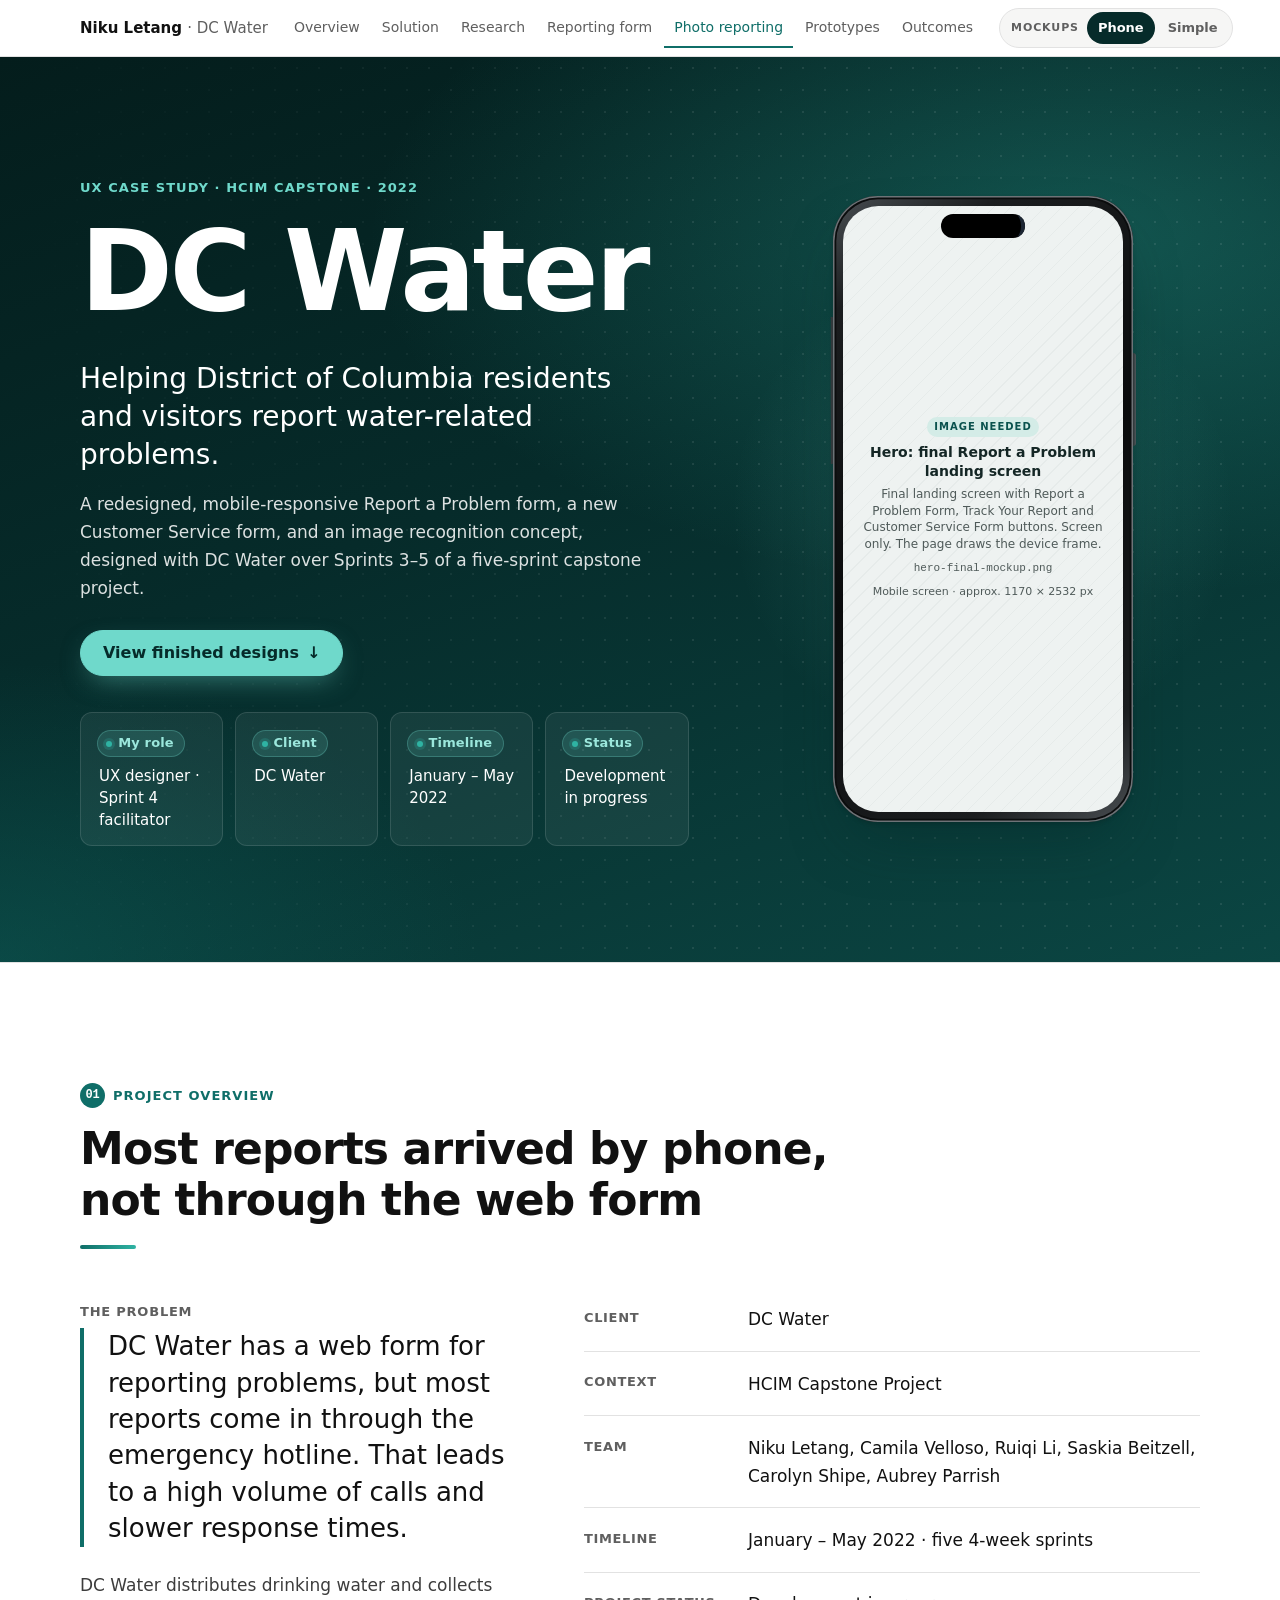
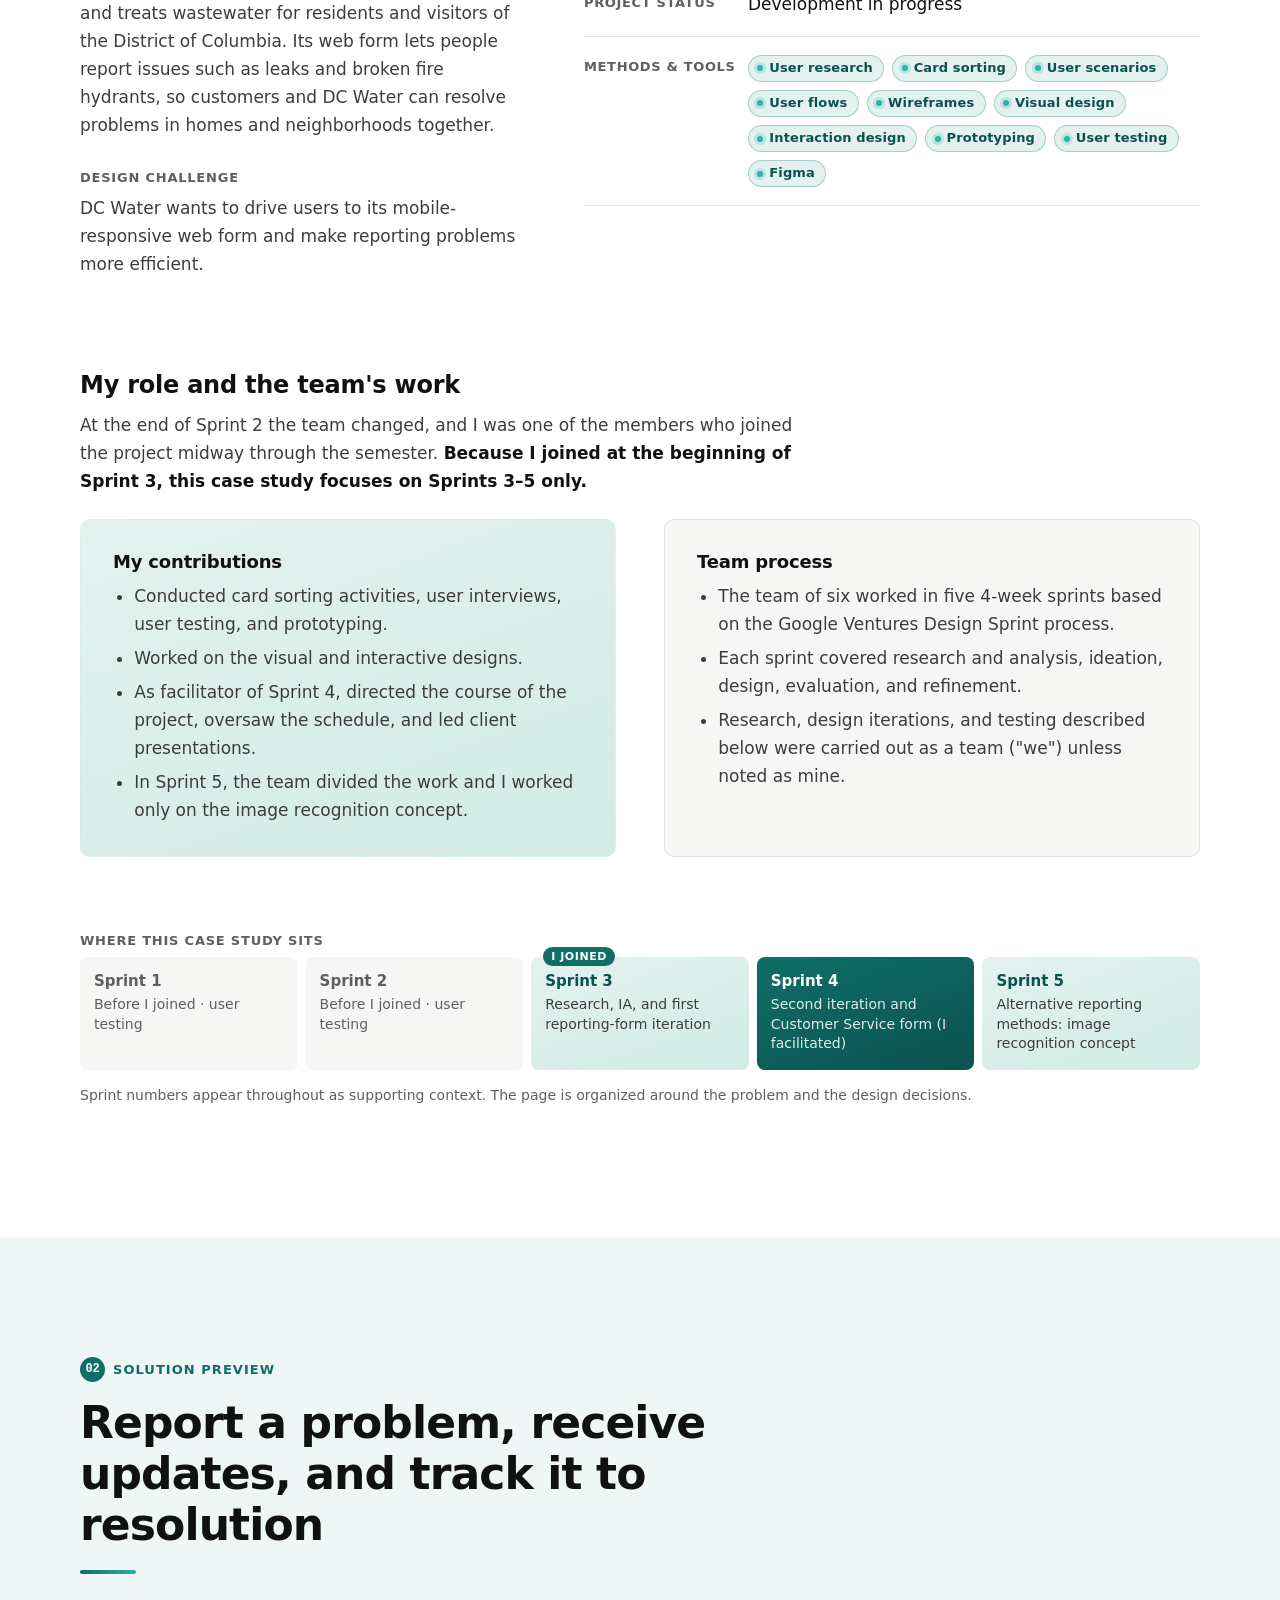
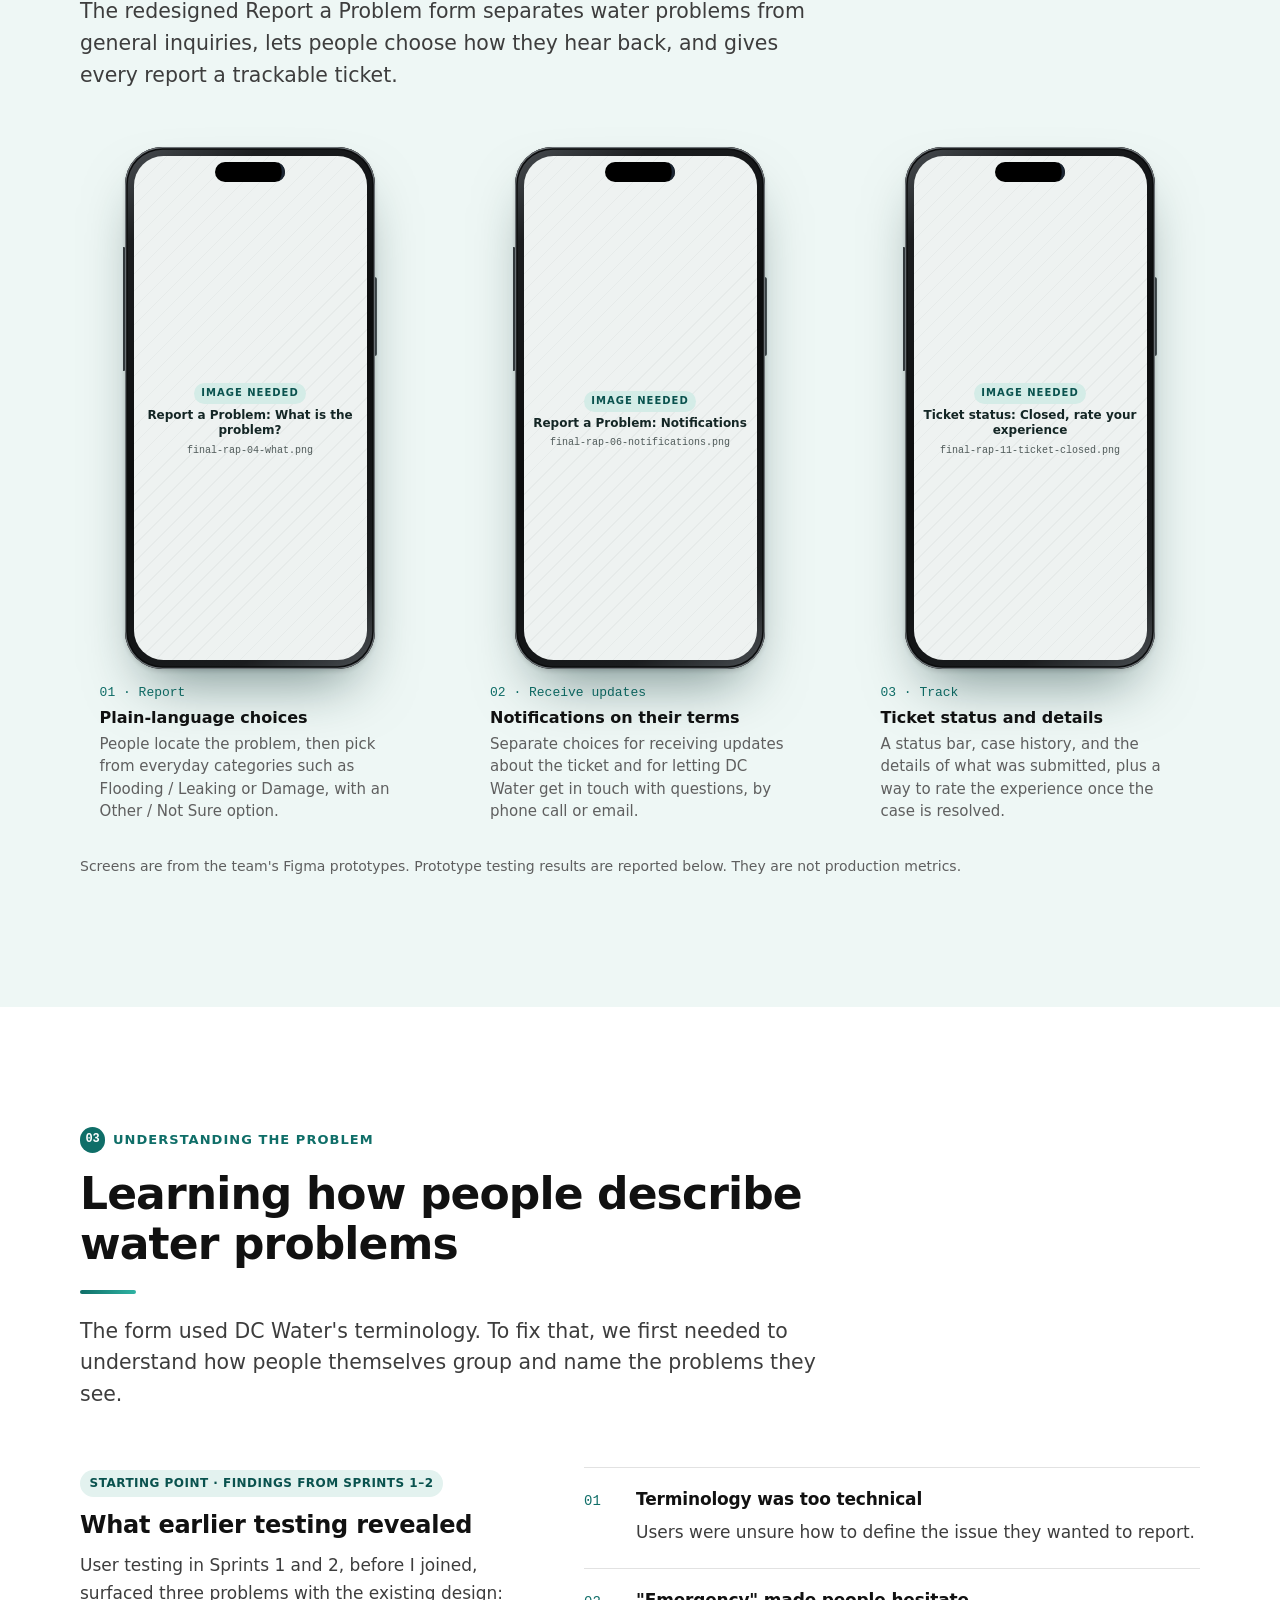
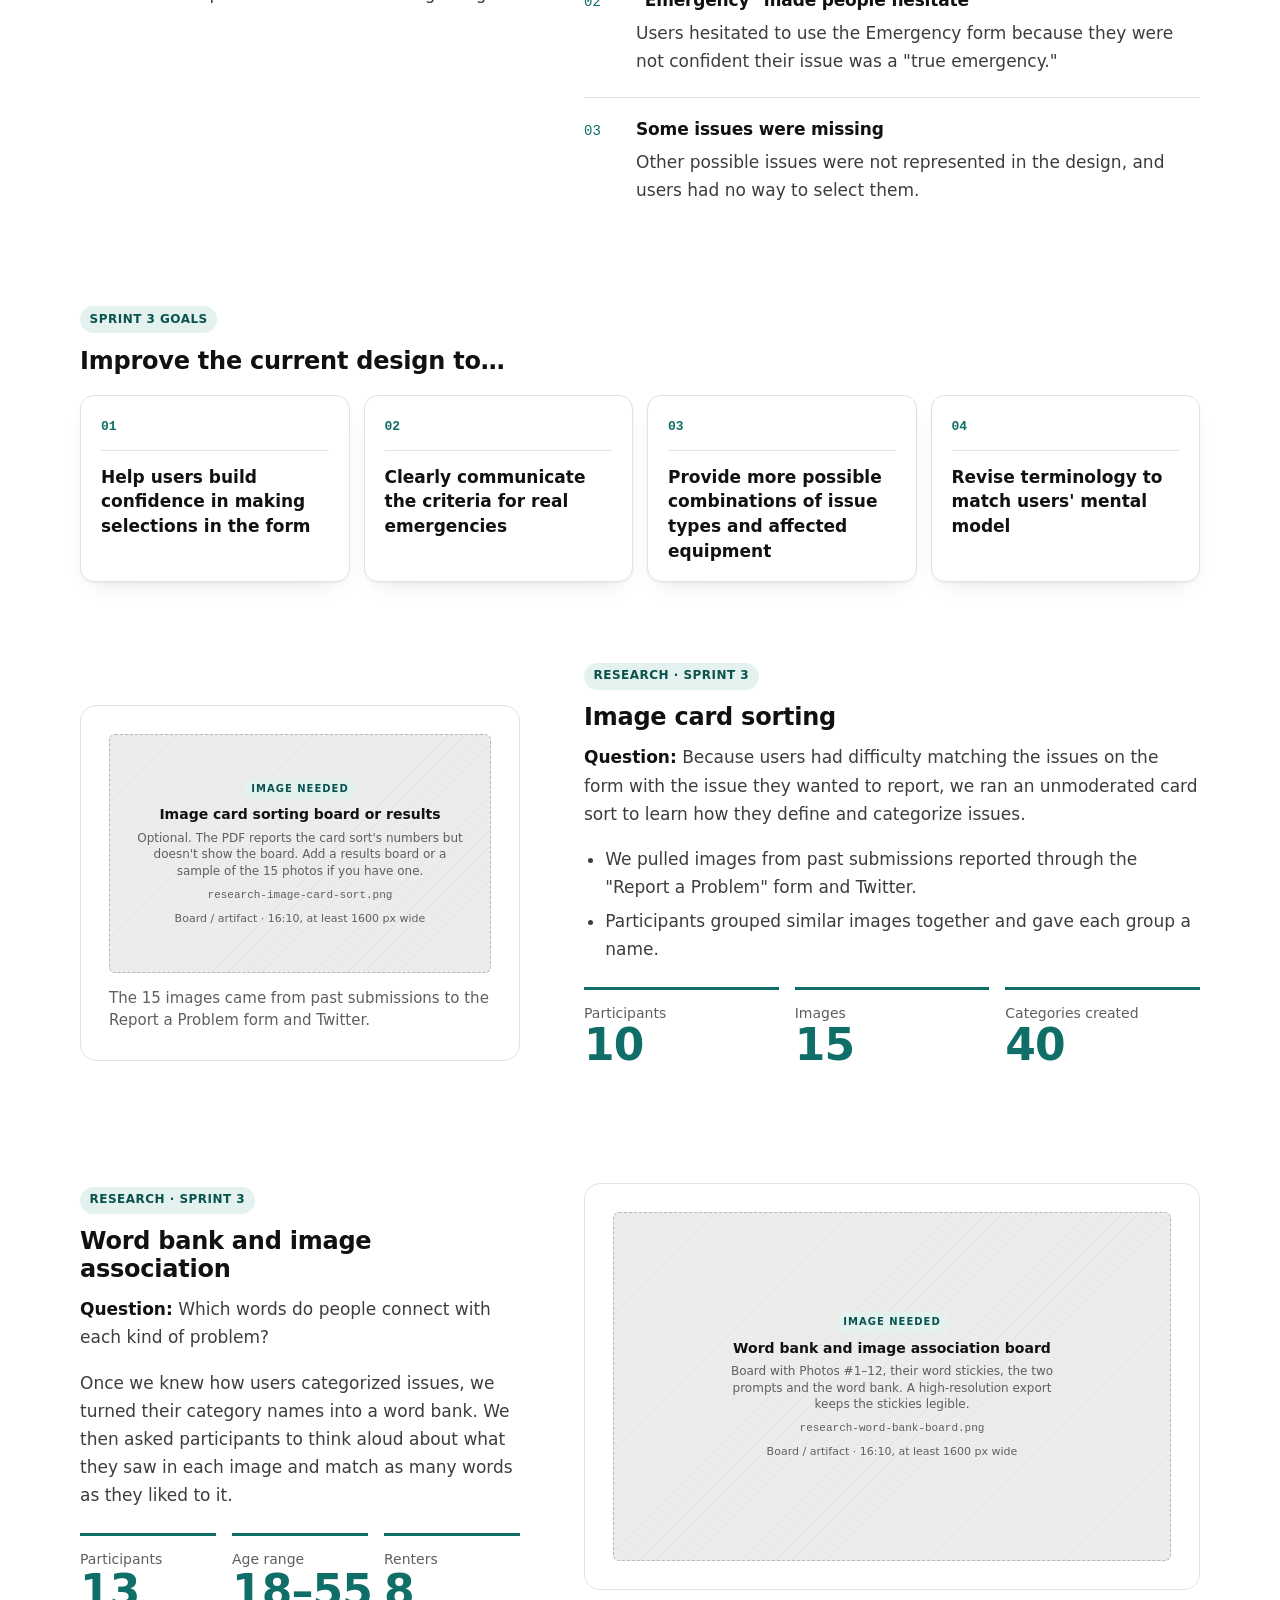
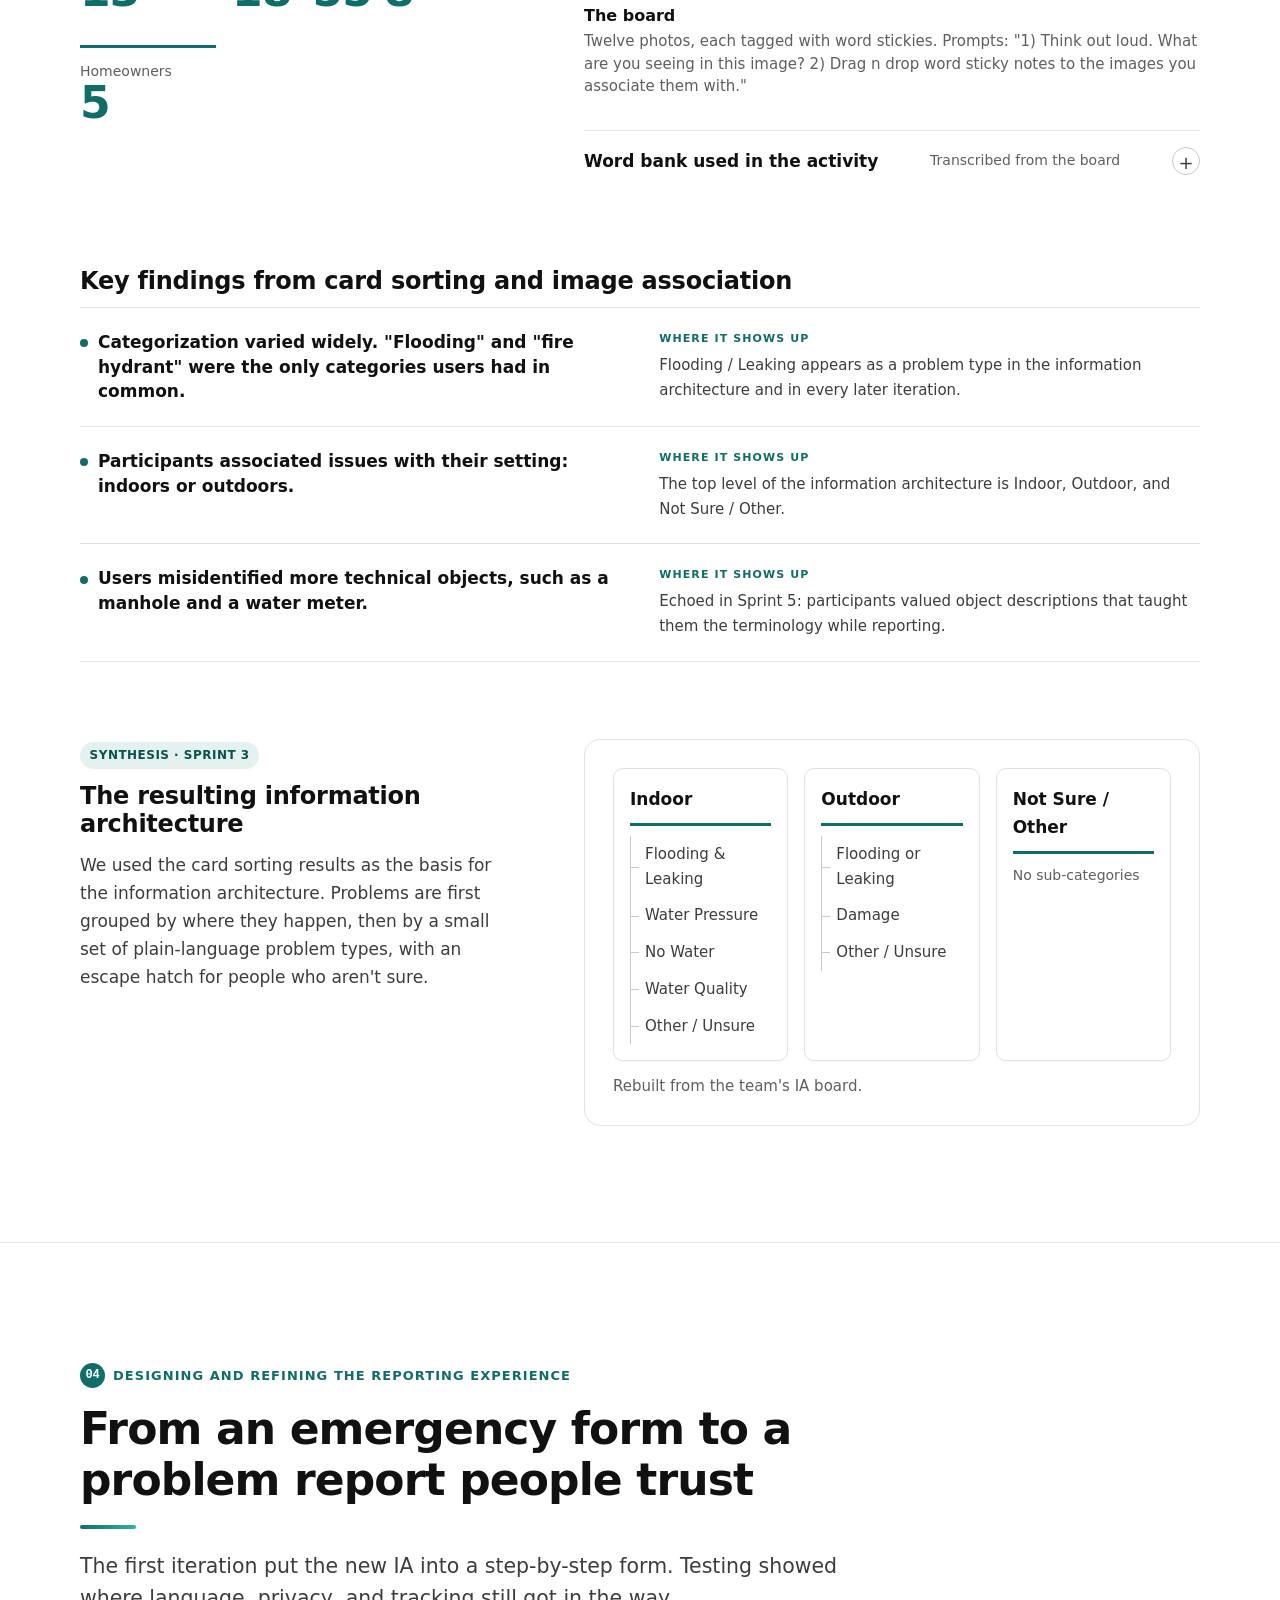
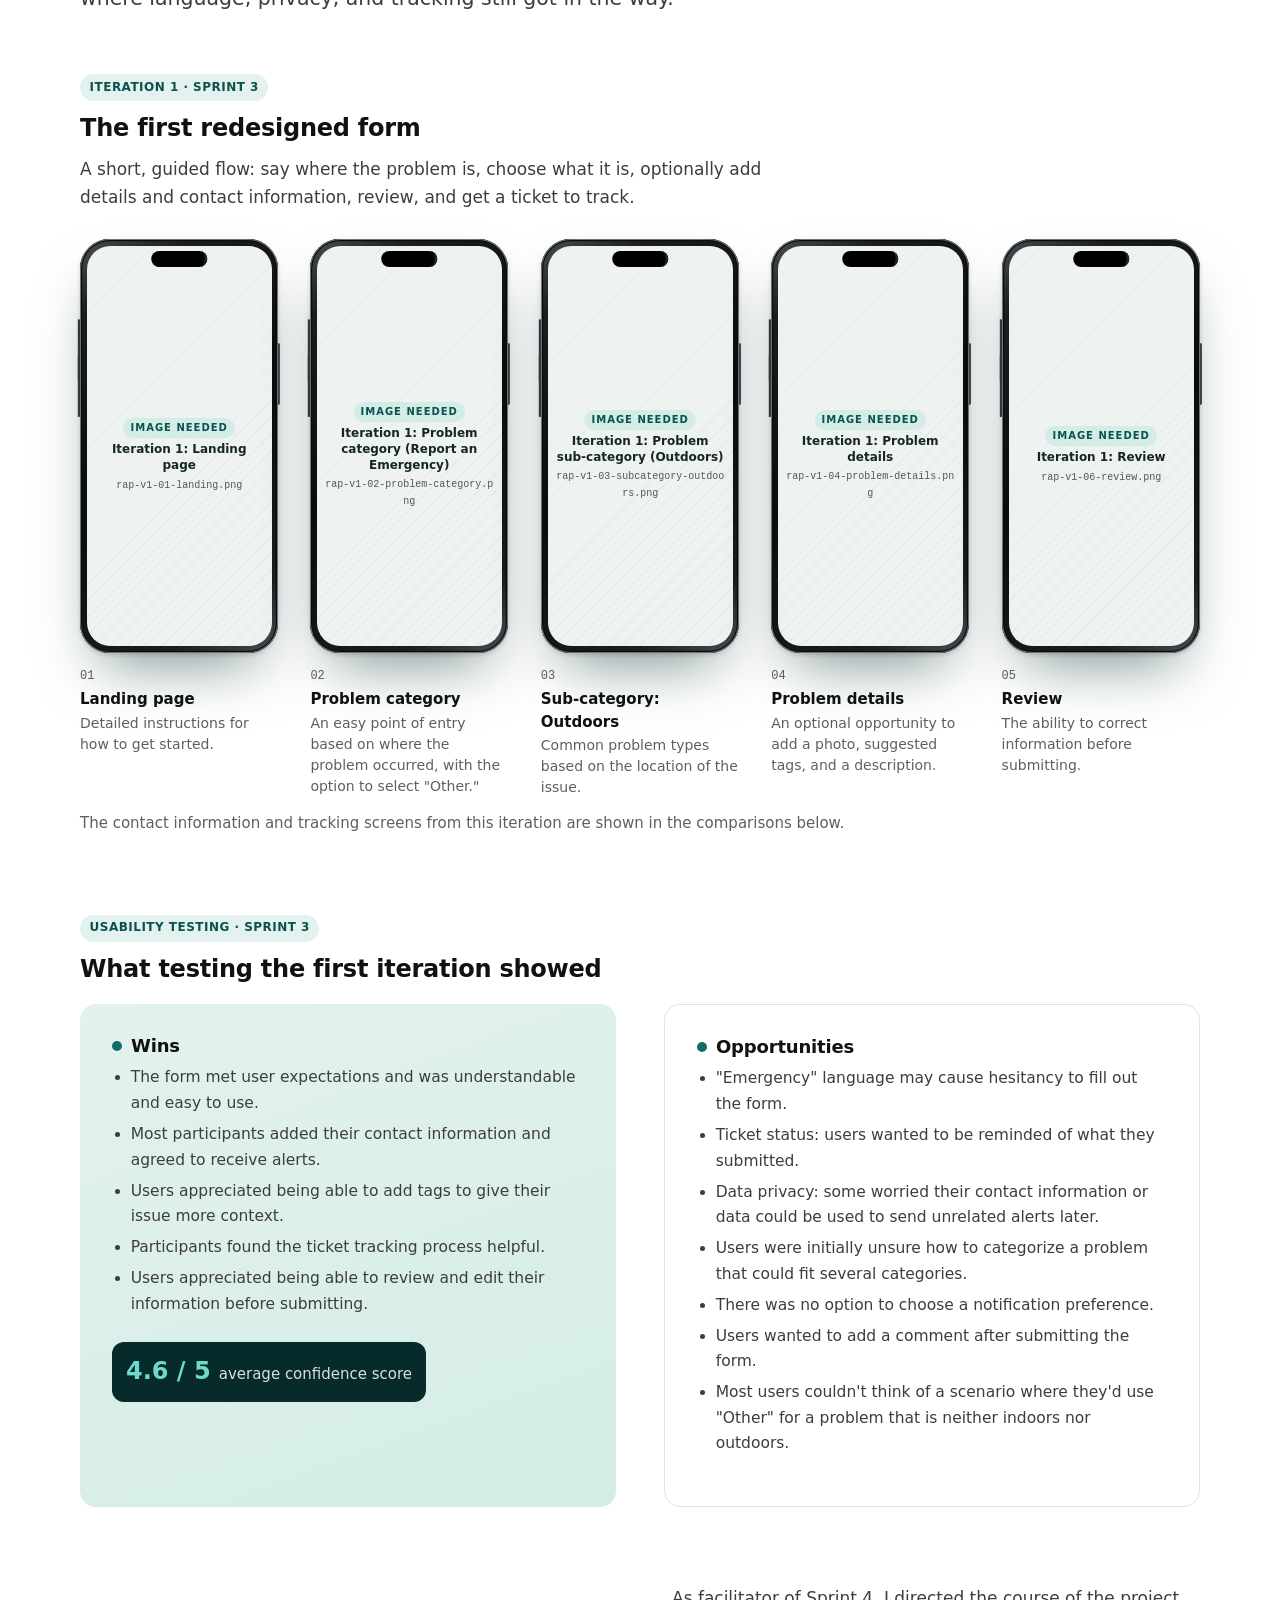
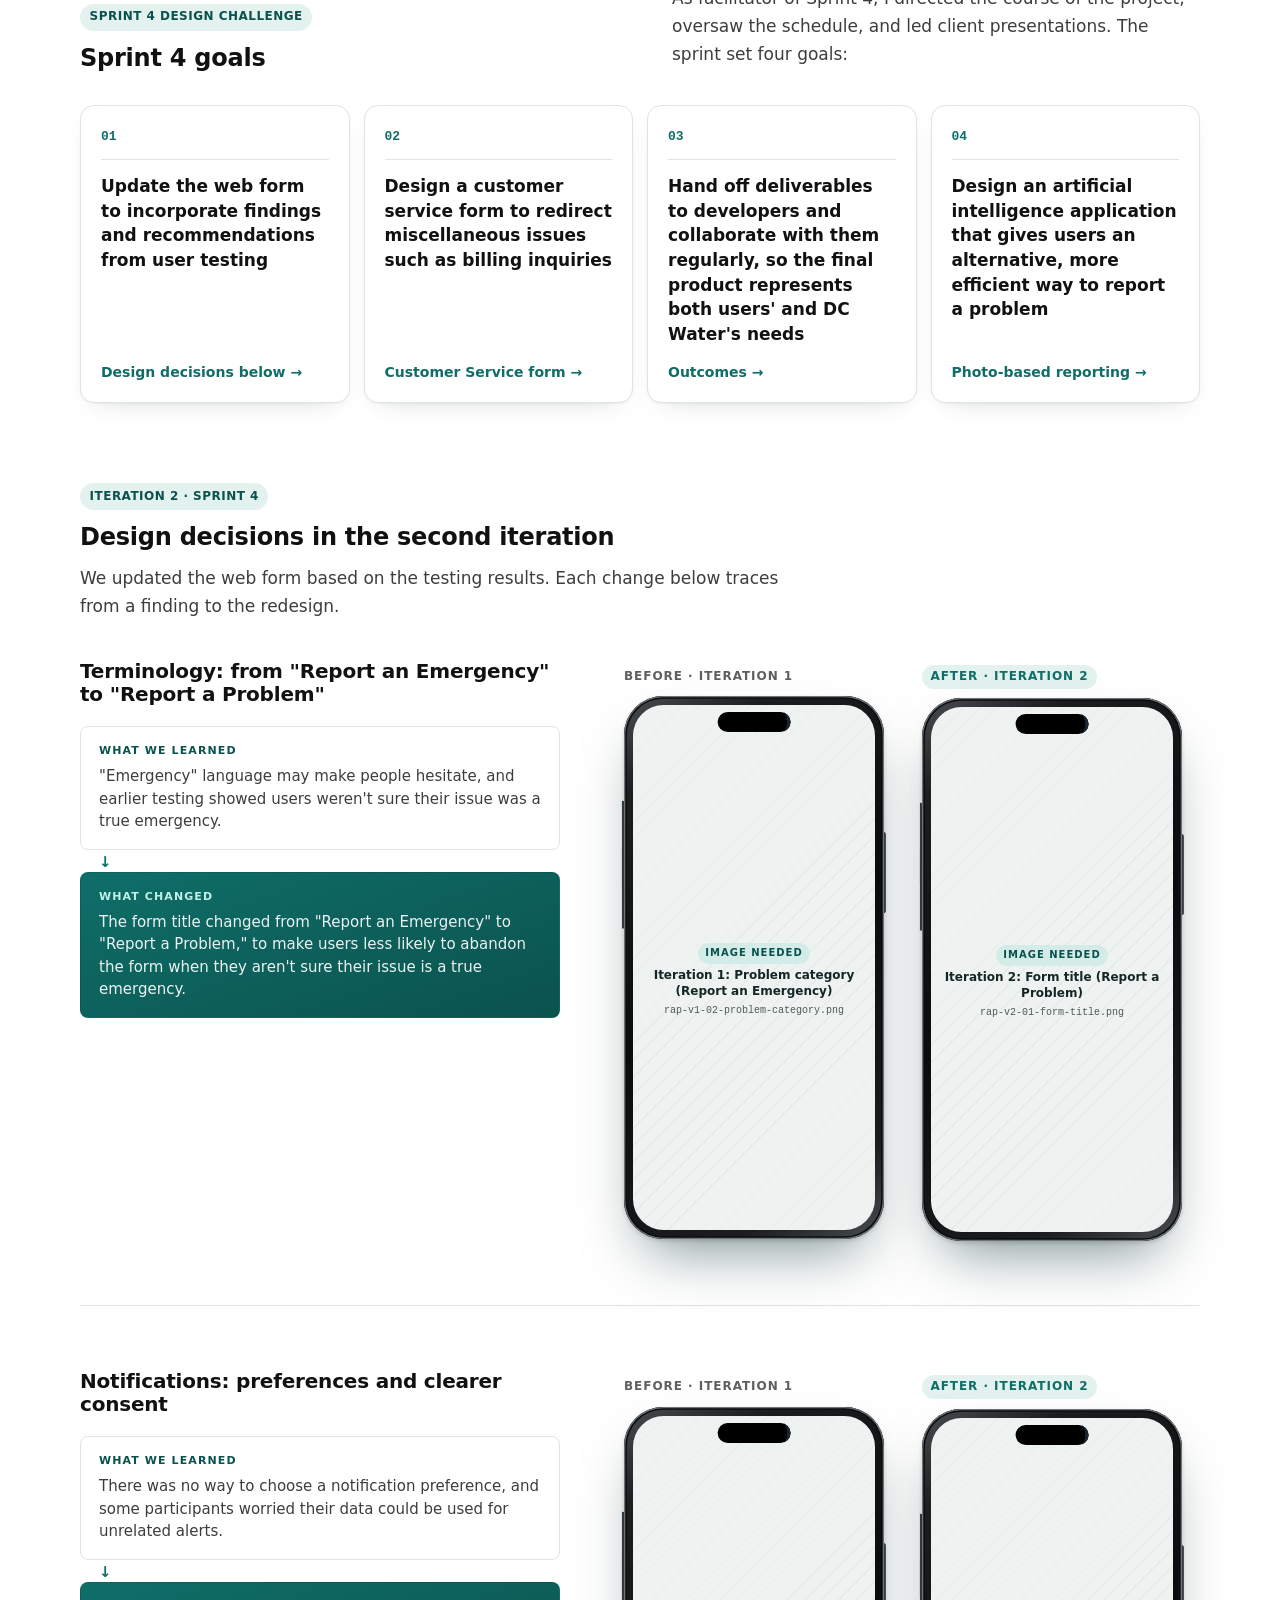
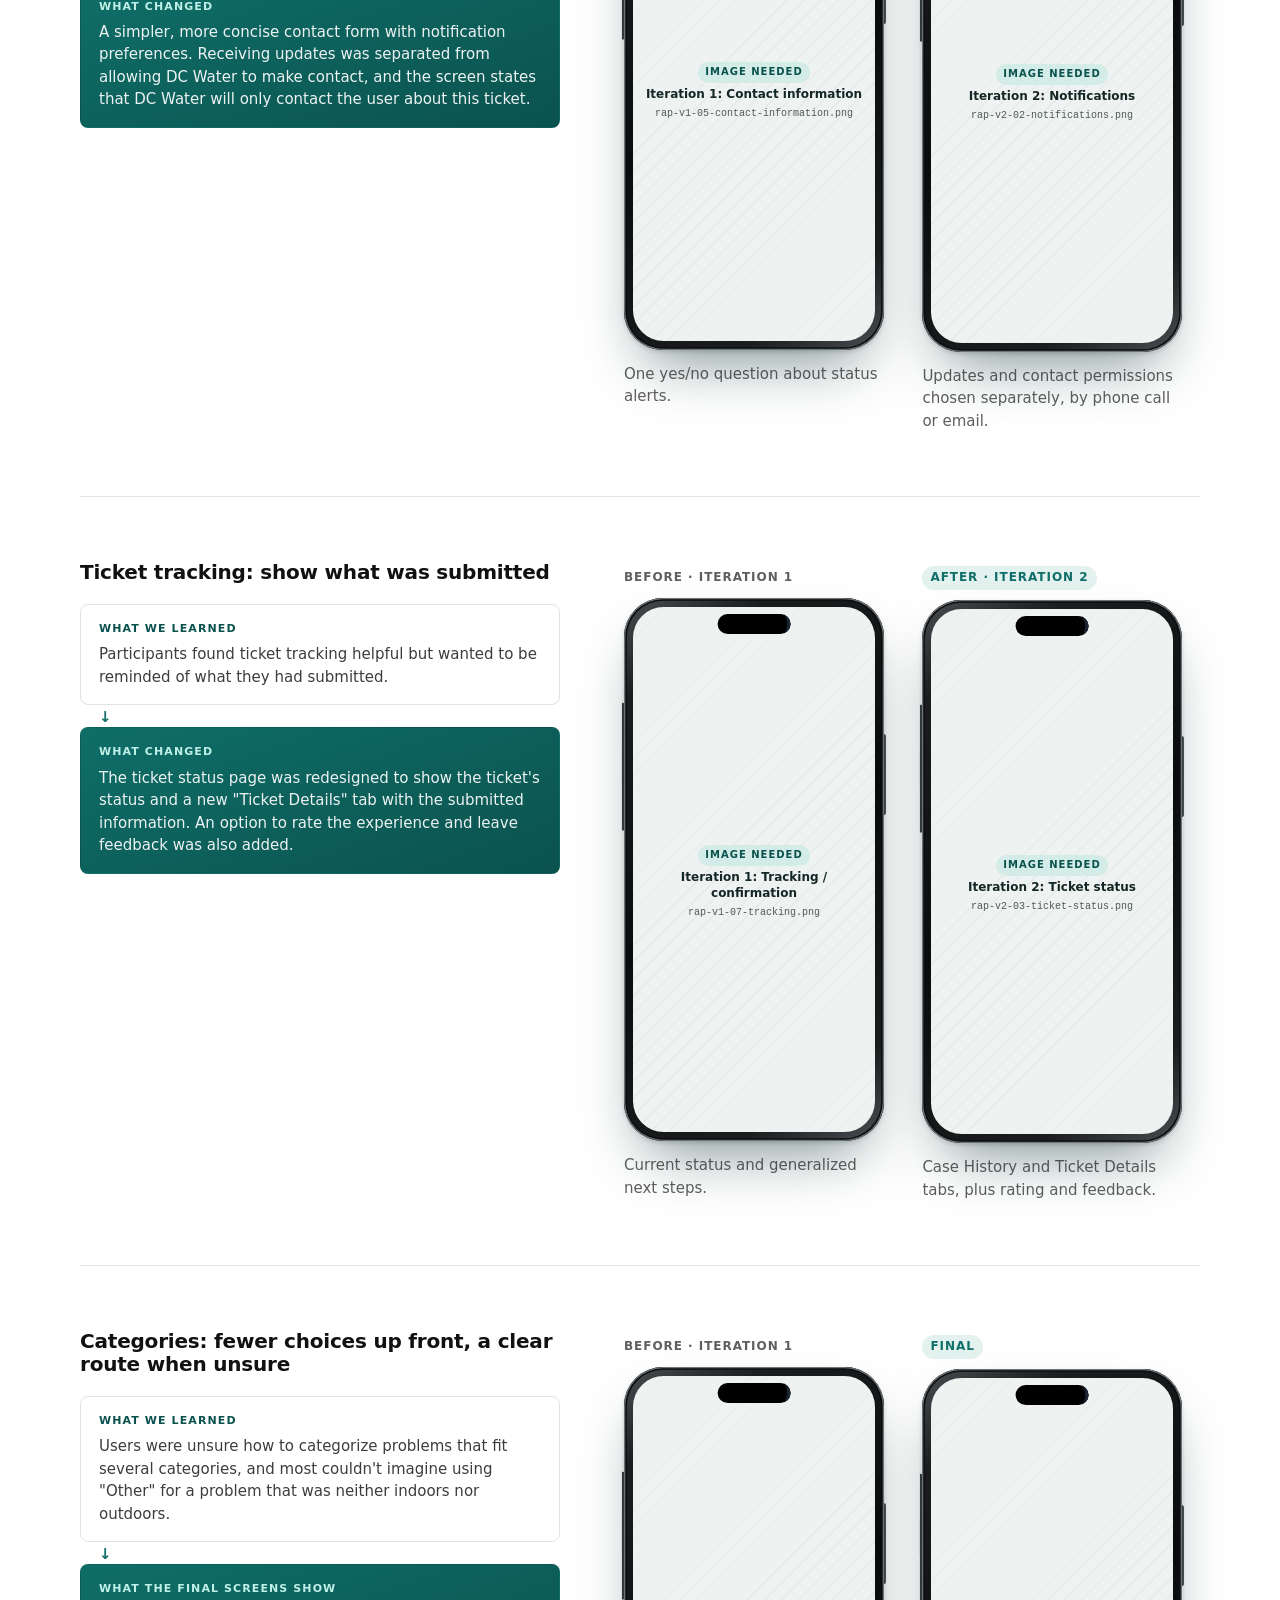
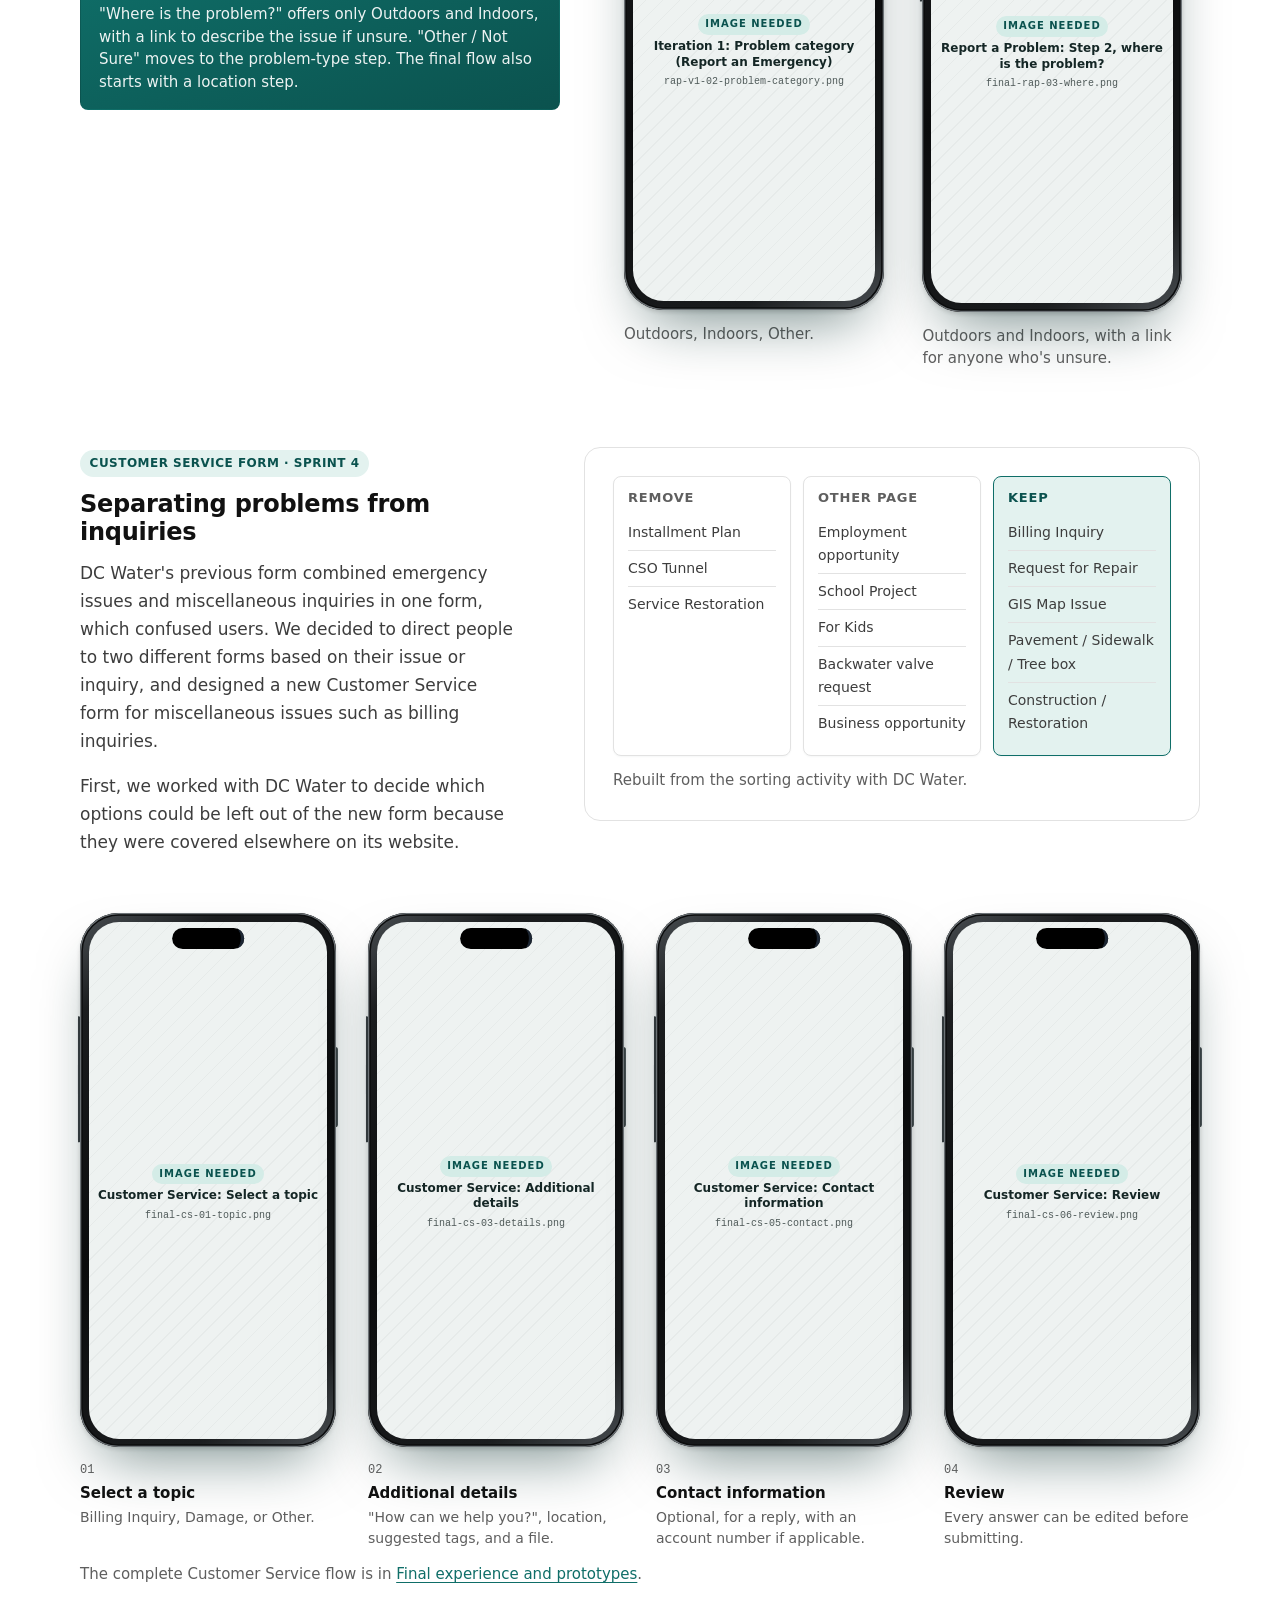
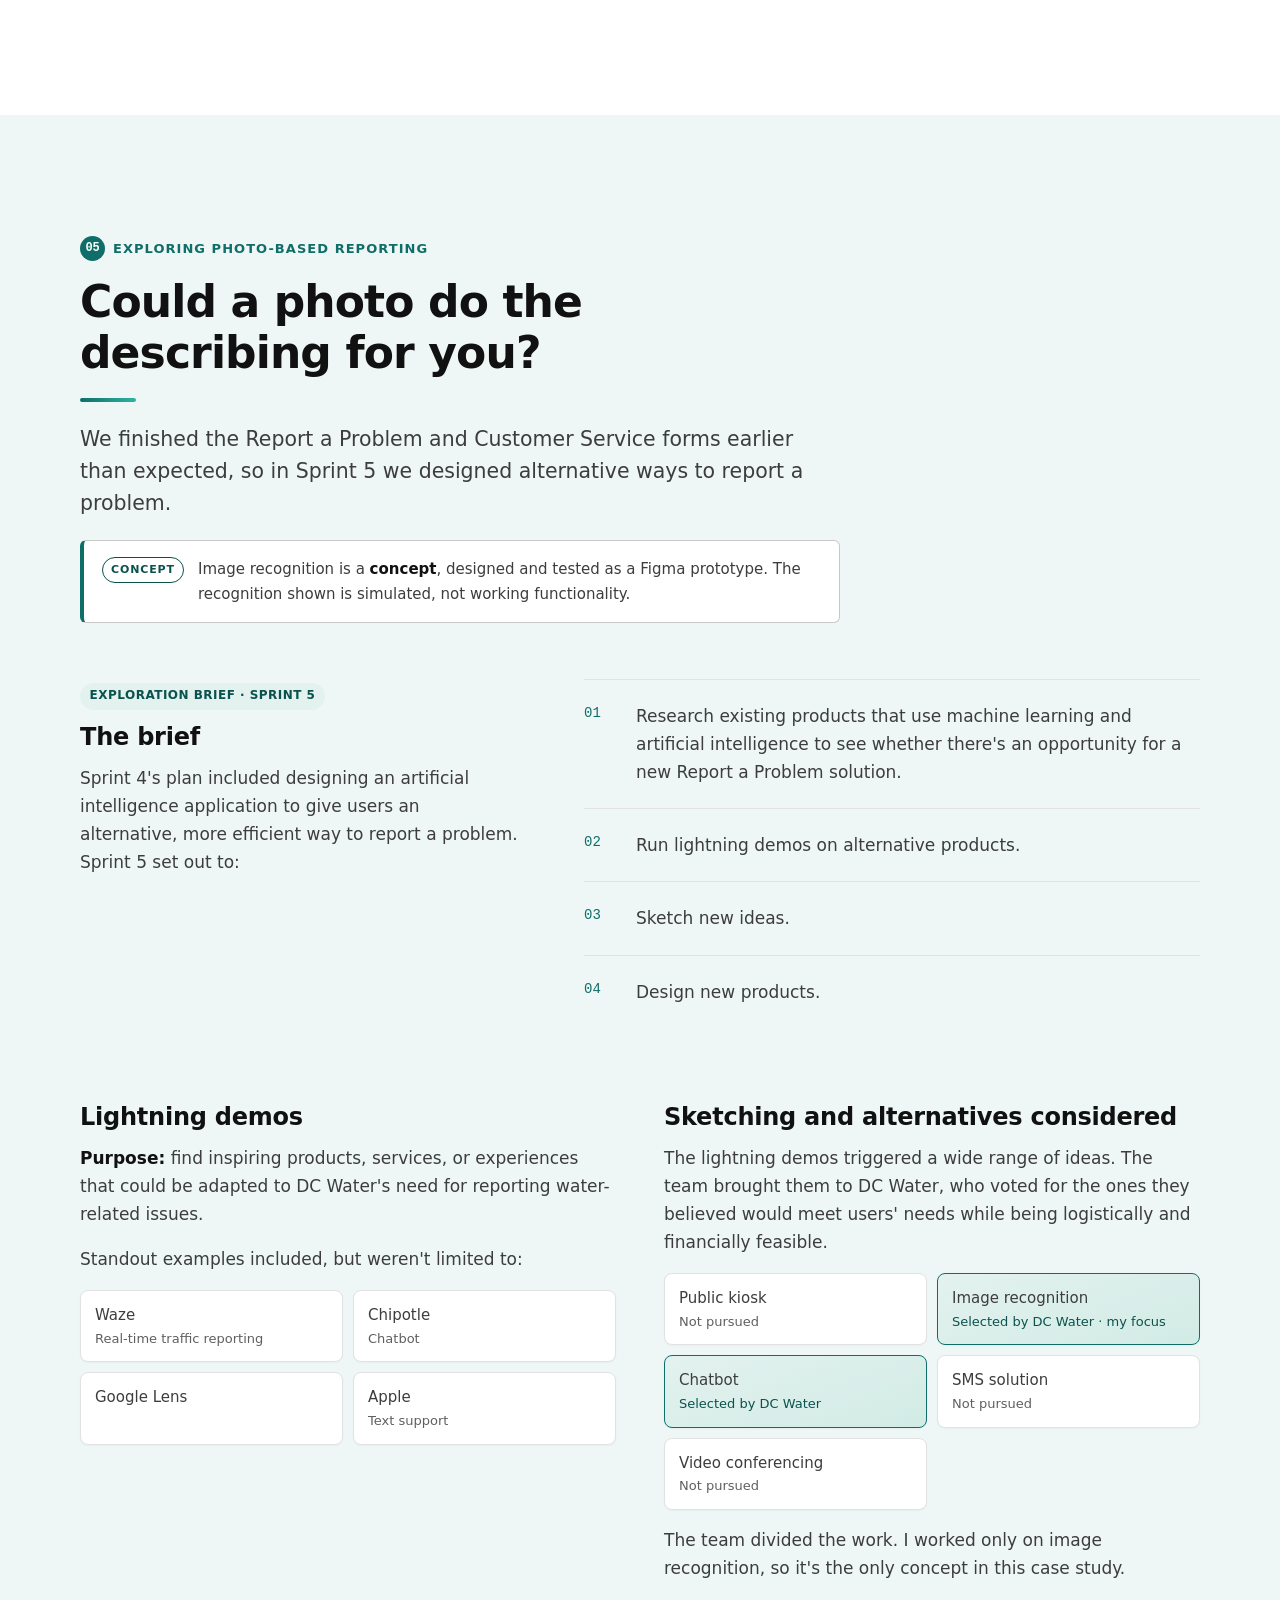
==== commit 3f912eee: "Restyle tags, add hero CTA and reflection notebook; drop wireframe gallery - Remove the image recogn" ====
--- a/index.html
+++ b/index.html
@@ -5,6 +5,10 @@
   <meta name="viewport" content="width=device-width, initial-scale=1">
   <title>DC Water: UX Case Study · Niku Letang</title>
   <meta name="description" content="Designing a mobile-responsive way for District of Columbia residents and visitors to report water-related problems, receive updates, and track their reports.">
+  <!-- Handwriting font for the reflection notebook only (falls back to system cursive) -->
+  <link rel="preconnect" href="https://fonts.googleapis.com">
+  <link rel="preconnect" href="https://fonts.gstatic.com" crossorigin>
+  <link rel="stylesheet" href="https://fonts.googleapis.com/css2?family=Caveat:wght@600;700&display=swap">
   <link rel="stylesheet" href="css/styles.css">
 </head>
 <body>
@@ -49,6 +53,9 @@
           <h1 class="hero__title">DC Water</h1>
           <p class="hero__tagline">Helping District of Columbia residents and visitors report water-related problems.</p>
           <p class="hero__desc">A redesigned, mobile-responsive Report a Problem form, a new Customer Service form, and an image recognition concept, designed with DC Water over Sprints 3–5 of a five-sprint capstone project.</p>
+          <div class="hero__actions">
+            <a class="btn btn--hero" href="#prototypes">View finished designs <span aria-hidden="true">↓</span></a>
+          </div>
 
           <dl class="facts">
             <div><dt>My role</dt><dd>UX designer · Sprint 4 facilitator</dd></div>
@@ -627,21 +634,6 @@
             </figure>
           </div>
 
-          <div class="screens screens--7" style="margin-top:2.5rem" aria-label="Image recognition wireframes">
-            <figure><div class="screen screen--flat"><div class="ph" data-asset="ir-wf-1" data-compact></div></div></figure>
-            <figure><div class="screen screen--flat"><div class="ph" data-asset="ir-wf-2" data-compact></div></div></figure>
-            <figure><div class="screen screen--flat"><div class="ph" data-asset="ir-wf-3" data-compact></div></div></figure>
-            <figure><div class="screen screen--flat"><div class="ph" data-asset="ir-wf-4" data-compact></div></div></figure>
-            <figure><div class="screen screen--flat"><div class="ph" data-asset="ir-wf-5" data-compact></div></div></figure>
-            <figure><div class="screen screen--flat"><div class="ph" data-asset="ir-wf-6" data-compact></div></div></figure>
-            <figure><div class="screen screen--flat"><div class="ph" data-asset="ir-wf-7" data-compact></div></div></figure>
-          </div>
-          <p class="caption">Wireframes of the main image recognition screens.</p>
-
-          <details class="more">
-            <summary>Additional sketches <span class="more__sub">Optional slot</span></summary>
-            <div class="more__body" style="max-width:720px"><div class="artifact"><div class="ph" data-asset="ir-sketch-more"></div></div></div>
-          </details>
         </div>
 
         <!-- IR iteration 1 -->
@@ -1075,22 +1067,52 @@
         </div>
 
         <div class="block">
-          <h3 style="margin-bottom:1.5rem">Reflection</h3>
-          <div class="reflection">
-            <div>
-              <h3>Seeing the design become a usable product is rewarding</h3>
-              <p>This project challenged me intellectually and creatively and pushed me to use my analytical skills in every sprint. Before it, I had very little experience working with an external client and translating their business needs into a usable product that also met users' expectations.</p>
-              <p>The most rewarding part is that, with the help of developers, our designs will become a live product on DC Water's website for anyone who lives in or visits the District of Columbia. I enjoyed learning strategies for a successful hand-off to developers, but I wish we'd explored this area more. I would have liked more engagement with the client team across iterations, and in particular, it would have helped to know the financial possibilities and constraints while designing.</p>
-            </div>
-            <div>
-              <h3>Being adaptable and flexible is a must</h3>
-              <p>Because I joined after Sprint 2 ended, I wasn't part of the client kick-off meeting or the expert interviews. Information from those meetings would have given me a deeper understanding of the business need and problem area.</p>
-              <p>But this is how work happens outside the classroom: UX teams must be adaptable and flexible as client and user needs change and new trends emerge. I'm grateful to the team members from earlier sprints for providing context and bringing me up to speed.</p>
-            </div>
-            <div>
-              <h3>Teamwork wins</h3>
-              <p>I learned to collaborate more effectively with a team. In my professional career I've mostly been responsible for coming up with creative, technology-based solutions. Working with this team challenged me to be open-minded and sometimes consider the big picture instead of every detail.</p>
-              <p>The team's size was challenging at times: there were many different opinions, sometimes conflicting, which left us short on time. I'm very appreciative of everyone's diverse experiences, skills, and strengths, and proud of the work we all contributed to deliver a great product to our client.</p>
+          <div class="reflect">
+            <div class="reflect__intro">
+              <h3>Reflection</h3>
+              <p>Three lessons from the project, one per page. Use the arrows, the page tabs, or your keyboard's arrow keys to turn the page.</p>
+            </div>
+            <div class="notebook" data-notebook aria-roledescription="notebook" aria-label="Reflections" role="region">
+              <div class="notebook__spiral" aria-hidden="true"></div>
+              <div class="notebook__pages" tabindex="0">
+                <article class="nb-page" role="group" aria-roledescription="page" aria-label="Reflection 1 of 3">
+                  <div class="nb-page__front">
+                    <p class="nb-page__label">Reflection 01</p>
+                    <h4 class="nb-page__title">Seeing the design become a usable product is rewarding</h4>
+                    <p>This project challenged me intellectually and creatively and pushed me to use my analytical skills in every sprint. Before it, I had very little experience working with an external client and translating their business needs into a usable product that also met users' expectations.</p>
+                    <p>The most rewarding part is that, with the help of developers, our designs will become a live product on DC Water's website for anyone who lives in or visits the District of Columbia. I enjoyed learning strategies for a successful hand-off to developers, but I wish we'd explored this area more. I would have liked more engagement with the client team across iterations, and in particular, it would have helped to know the financial possibilities and constraints while designing.</p>
+                    <span class="nb-page__num" aria-hidden="true">1 / 3</span>
+                  </div>
+                </article>
+                <article class="nb-page" role="group" aria-roledescription="page" aria-label="Reflection 2 of 3">
+                  <div class="nb-page__front">
+                    <p class="nb-page__label">Reflection 02</p>
+                    <h4 class="nb-page__title">Being adaptable and flexible is a must</h4>
+                    <p>Because I joined after Sprint 2 ended, I wasn't part of the client kick-off meeting or the expert interviews. Information from those meetings would have given me a deeper understanding of the business need and problem area.</p>
+                    <p>But this is how work happens outside the classroom: UX teams must be adaptable and flexible as client and user needs change and new trends emerge. I'm grateful to the team members from earlier sprints for providing context and bringing me up to speed.</p>
+                    <span class="nb-page__num" aria-hidden="true">2 / 3</span>
+                  </div>
+                </article>
+                <article class="nb-page" role="group" aria-roledescription="page" aria-label="Reflection 3 of 3">
+                  <div class="nb-page__front">
+                    <p class="nb-page__label">Reflection 03</p>
+                    <h4 class="nb-page__title">Teamwork wins</h4>
+                    <p>I learned to collaborate more effectively with a team. In my professional career I've mostly been responsible for coming up with creative, technology-based solutions. Working with this team challenged me to be open-minded and sometimes consider the big picture instead of every detail.</p>
+                    <p>The team's size was challenging at times: there were many different opinions, sometimes conflicting, which left us short on time. I'm very appreciative of everyone's diverse experiences, skills, and strengths, and proud of the work we all contributed to deliver a great product to our client.</p>
+                    <span class="nb-page__num" aria-hidden="true">3 / 3</span>
+                  </div>
+                </article>
+              </div>
+              <div class="notebook__controls">
+                <button class="nb-btn" type="button" data-nb-prev aria-label="Previous page">←</button>
+                <div class="nb-tabs" role="group" aria-label="Pages">
+                  <button type="button" data-nb-go="0" aria-label="Page 1: Seeing the design become a usable product is rewarding">1</button>
+                  <button type="button" data-nb-go="1" aria-label="Page 2: Being adaptable and flexible is a must">2</button>
+                  <button type="button" data-nb-go="2" aria-label="Page 3: Teamwork wins">3</button>
+                </div>
+                <button class="nb-btn" type="button" data-nb-next aria-label="Next page">→</button>
+              </div>
+              <p class="visually-hidden" aria-live="polite" data-nb-status></p>
             </div>
           </div>
         </div>
--- a/css/styles.css
+++ b/css/styles.css
@@ -527,9 +527,6 @@
 .numbered h3 { font-size: 1.0625rem; margin-bottom: .4rem; }
 .numbered p { margin: 0; }
 
-.reflection { display: grid; grid-template-columns: repeat(3, minmax(0, 1fr)); gap: clamp(24px, 4vw, 48px); }
-.reflection h3 { font-size: 1.125rem; }
-.reflection p { font-size: .9688rem; }
 
 /* ---------- Closing ---------- */
 .closing { padding: clamp(48px, 7vw, 88px) 0; border-top: 1px solid var(--line); }
@@ -576,7 +573,6 @@
   .flow__grid { grid-template-columns: minmax(0, 1fr); }
   .decision { display: block; }
   .decision > .compare { margin-top: 28px; }
-  .reflection { grid-template-columns: minmax(0, 1fr); }
   .screens--5 { --cols: 3; }
   .screens { --cols: 3; }
   .ab { grid-template-columns: minmax(0, 1fr); }
@@ -757,10 +753,6 @@
 .status-card--delivered { border-top-color: var(--teal-bright); }
 .status-card--concept { border-top: 4px dashed var(--ink-3); }
 
-/* ---------- Reflection ---------- */
-.reflection > div { padding: clamp(20px, 2.5vw, 28px); border-radius: 16px; background: var(--card); border: 1px solid var(--line); border-top: 4px solid var(--teal); }
-.reflection > div h3 { color: var(--teal-strong); }
-
 /* ---------- Closing ---------- */
 .closing { border-top: 0; }
 .closing .back-link { font-size: clamp(1.25rem, 2.4vw, 1.75rem); color: #fff; }
@@ -782,6 +774,141 @@
   .secnav__toggle .secnav__current { display: none; }
 }
 
+
+/* ---------- Chips: methods & tools tags and hero fact labels ---------- */
+.pill-list { gap: 8px; }
+.pill-list li,
+.facts dt {
+  display: inline-flex; align-items: center; gap: .45em; width: fit-content;
+  margin: 0; padding: .32em .8em .32em .65em; border-radius: 999px;
+  font-size: .8125rem; font-weight: 600; letter-spacing: .01em; text-transform: none; line-height: 1.3;
+  color: var(--teal-strong); background: var(--teal-tint);
+  border: 1px solid color-mix(in srgb, var(--teal) 28%, transparent);
+}
+.pill-list li::before,
+.facts dt::before {
+  content: ""; width: 6px; height: 6px; border-radius: 50%; flex: none;
+  background: var(--teal-bright); box-shadow: 0 0 0 3px color-mix(in srgb, var(--teal-bright) 22%, transparent);
+}
+.facts dt { margin-bottom: .55rem; }
+.facts dd { padding-left: 2px; }
+
+/* ---------- Hero call to action ---------- */
+.hero__actions { margin-top: 1.75rem; display: flex; flex-wrap: wrap; gap: 12px; }
+.btn--hero {
+  padding: 14px 22px; font-size: 1rem; border-radius: 999px;
+  box-shadow: 0 10px 28px -10px rgba(111,217,203,.55);
+}
+.btn--hero span { transition: transform .2s ease; }
+.btn--hero:hover span { transform: translateY(2px); }
+
+/* ---------- Reflection notebook ---------- */
+.reflect { display: grid; grid-template-columns: minmax(0, 4fr) minmax(0, 8fr); gap: clamp(28px, 5vw, 72px); align-items: start; }
+.reflect__intro p { color: var(--ink-3); }
+
+.notebook {
+  --rule: 32px;
+  --paper: #fffdf6;
+  --ink-hand: #10403d;
+  position: relative; perspective: 2200px; perspective-origin: 50% -20%;
+  max-width: 680px; padding-top: 22px;
+}
+.notebook__spiral {                     /* wire binding along the top */
+  position: absolute; z-index: 400; left: 24px; right: 24px; top: 4px; height: 36px; pointer-events: none;
+  background:
+    radial-gradient(circle at 50% 70%, #062b2a 0 4px, transparent 4.5px) 0 0 / 30px 36px repeat-x,
+    linear-gradient(90deg, transparent 0 9px, #8f9aa0 9px 11px, #e6ecee 11px 15px, #8f9aa0 15px 17px, transparent 17px) 4px 0 / 30px 26px repeat-x;
+  filter: drop-shadow(0 2px 1px rgba(0,0,0,.18));
+}
+.notebook__pages {
+  position: relative; display: grid; border-radius: 4px 4px 14px 14px;
+}
+.notebook__pages:focus-visible { outline-offset: 6px; }
+/* paper stack edges beneath the current page */
+.notebook__pages::before,
+.notebook__pages::after {
+  content: ""; position: absolute; left: 6px; right: 6px; bottom: -6px; height: 100%; z-index: 0;
+  background: #f3efe3; border-radius: 4px 4px 14px 14px; box-shadow: 0 1px 2px rgba(0,0,0,.08);
+}
+.notebook__pages::after { left: 12px; right: 12px; bottom: -12px; background: #ebe6d6; z-index: -1; box-shadow: 0 24px 40px -18px rgba(6,43,42,.35); }
+
+.nb-page { position: relative; grid-area: 1 / 1; z-index: 1; }
+.nb-page__front {
+  position: relative; height: 100%;
+  padding: calc(var(--rule) * 1.5) clamp(20px, 4vw, 44px) calc(var(--rule) * 1.25) clamp(64px, 9vw, 92px);
+  border-radius: 4px 4px 14px 14px;
+  color: #26302f; font-size: 1rem; line-height: var(--rule);
+  background:
+    linear-gradient(90deg, transparent calc(clamp(64px, 9vw, 92px) - 18px), rgba(15,110,104,.5) 0 calc(clamp(64px, 9vw, 92px) - 16px), transparent 0),
+    repeating-linear-gradient(180deg, transparent 0 calc(var(--rule) - 1px), #cfe6e2 calc(var(--rule) - 1px) var(--rule)),
+    var(--paper);
+  background-position: 0 0, 0 calc(var(--rule) * .5 + 6px), 0 0;
+  box-shadow: 0 1px 2px rgba(0,0,0,.08), inset 0 24px 0 -16px rgba(0,0,0,.025);
+}
+.nb-page__front::after {                 /* folded corner: "turn me" cue */
+  content: ""; position: absolute; right: 0; bottom: 0; width: 34px; height: 34px;
+  background: linear-gradient(315deg, var(--surface-2) 0 50%, #e9e3cf 50% 56%, #f7f3e6 56%);
+  border-radius: 0 0 14px 0; box-shadow: -2px -2px 4px rgba(0,0,0,.06);
+}
+.nb-page__label {
+  margin: 0; font-size: .75rem; font-weight: 700; letter-spacing: .1em; text-transform: uppercase; color: var(--teal);
+}
+.nb-page__title {
+  margin: 0 0 calc(var(--rule) * .5); font-family: "Caveat", "Segoe Print", "Bradley Hand", cursive;
+  font-size: clamp(1.75rem, 3.4vw, 2.25rem); line-height: calc(var(--rule) * 1.25); font-weight: 700; color: var(--ink-hand);
+}
+.nb-page__front p:not(.nb-page__label) { margin: 0 0 var(--rule); }
+.nb-page__front p:last-of-type { margin-bottom: 0; }
+.nb-page__num {
+  position: absolute; left: 50%; bottom: 8px; transform: translateX(-50%);
+  font-family: "Caveat", "Segoe Print", cursive; font-size: 1.125rem; color: #6b7a78; line-height: 1;
+}
+
+/* Turning pages (enabled by JS; without JS the pages simply stack) */
+.notebook.is-ready .nb-page {
+  transform-origin: 50% 0; transform-style: preserve-3d;
+  transition: transform .9s cubic-bezier(.45,.05,.25,1), visibility 0s linear 0s;
+}
+.notebook.is-ready .nb-page__front { backface-visibility: hidden; -webkit-backface-visibility: hidden; }
+.notebook.is-ready .nb-page::after {     /* back of the sheet */
+  content: ""; position: absolute; inset: 0; border-radius: 4px 4px 14px 14px;
+  background: linear-gradient(180deg, #efe9d8, #f8f4e9); transform: rotateX(180deg);
+  backface-visibility: hidden; -webkit-backface-visibility: hidden;
+}
+.notebook.is-ready .nb-page.is-flipped {
+  transform: rotateX(-178deg); visibility: hidden; pointer-events: none;
+  transition: transform .9s cubic-bezier(.45,.05,.25,1), visibility 0s linear .9s;
+}
+.notebook:not(.is-ready) .nb-page + .nb-page { margin-top: 24px; }
+.notebook:not(.is-ready) .nb-page { grid-area: auto; }
+
+.notebook__controls { display: flex; align-items: center; justify-content: center; gap: 14px; margin-top: 30px; }
+.notebook:not(.is-ready) .notebook__controls { display: none; }
+.nb-btn {
+  width: 44px; height: 44px; border-radius: 50%; border: 1px solid var(--line-strong); background: var(--card);
+  font-size: 1.125rem; color: var(--ink); cursor: pointer; display: grid; place-items: center;
+  transition: background .2s ease, color .2s ease, transform .2s ease;
+}
+.nb-btn:hover:not(:disabled) { background: var(--teal); border-color: var(--teal); color: var(--on-teal); }
+.nb-btn:disabled { opacity: .4; cursor: default; }
+.nb-tabs { display: flex; gap: 6px; }
+.nb-tabs button {
+  min-width: 36px; height: 36px; padding: 0 10px; border-radius: 999px; border: 1px solid var(--line);
+  background: var(--card); color: var(--ink-3); font: inherit; font-size: .875rem; font-weight: 600; cursor: pointer;
+}
+.nb-tabs button[aria-current="true"] { background: var(--deep); border-color: var(--deep); color: #fff; }
+
+@media (max-width: 960px) {
+  .reflect { grid-template-columns: minmax(0, 1fr); }
+}
+@media (max-width: 720px) {
+  .notebook { --rule: 28px; }
+  .nb-page__front { font-size: .9375rem; }
+}
+@media (prefers-reduced-motion: reduce) {
+  .notebook.is-ready .nb-page, .notebook.is-ready .nb-page.is-flipped { transition: none !important; }
+}
+
 /* Motion preferences */
 @media (prefers-reduced-motion: reduce) {
   html { scroll-behavior: auto; }
